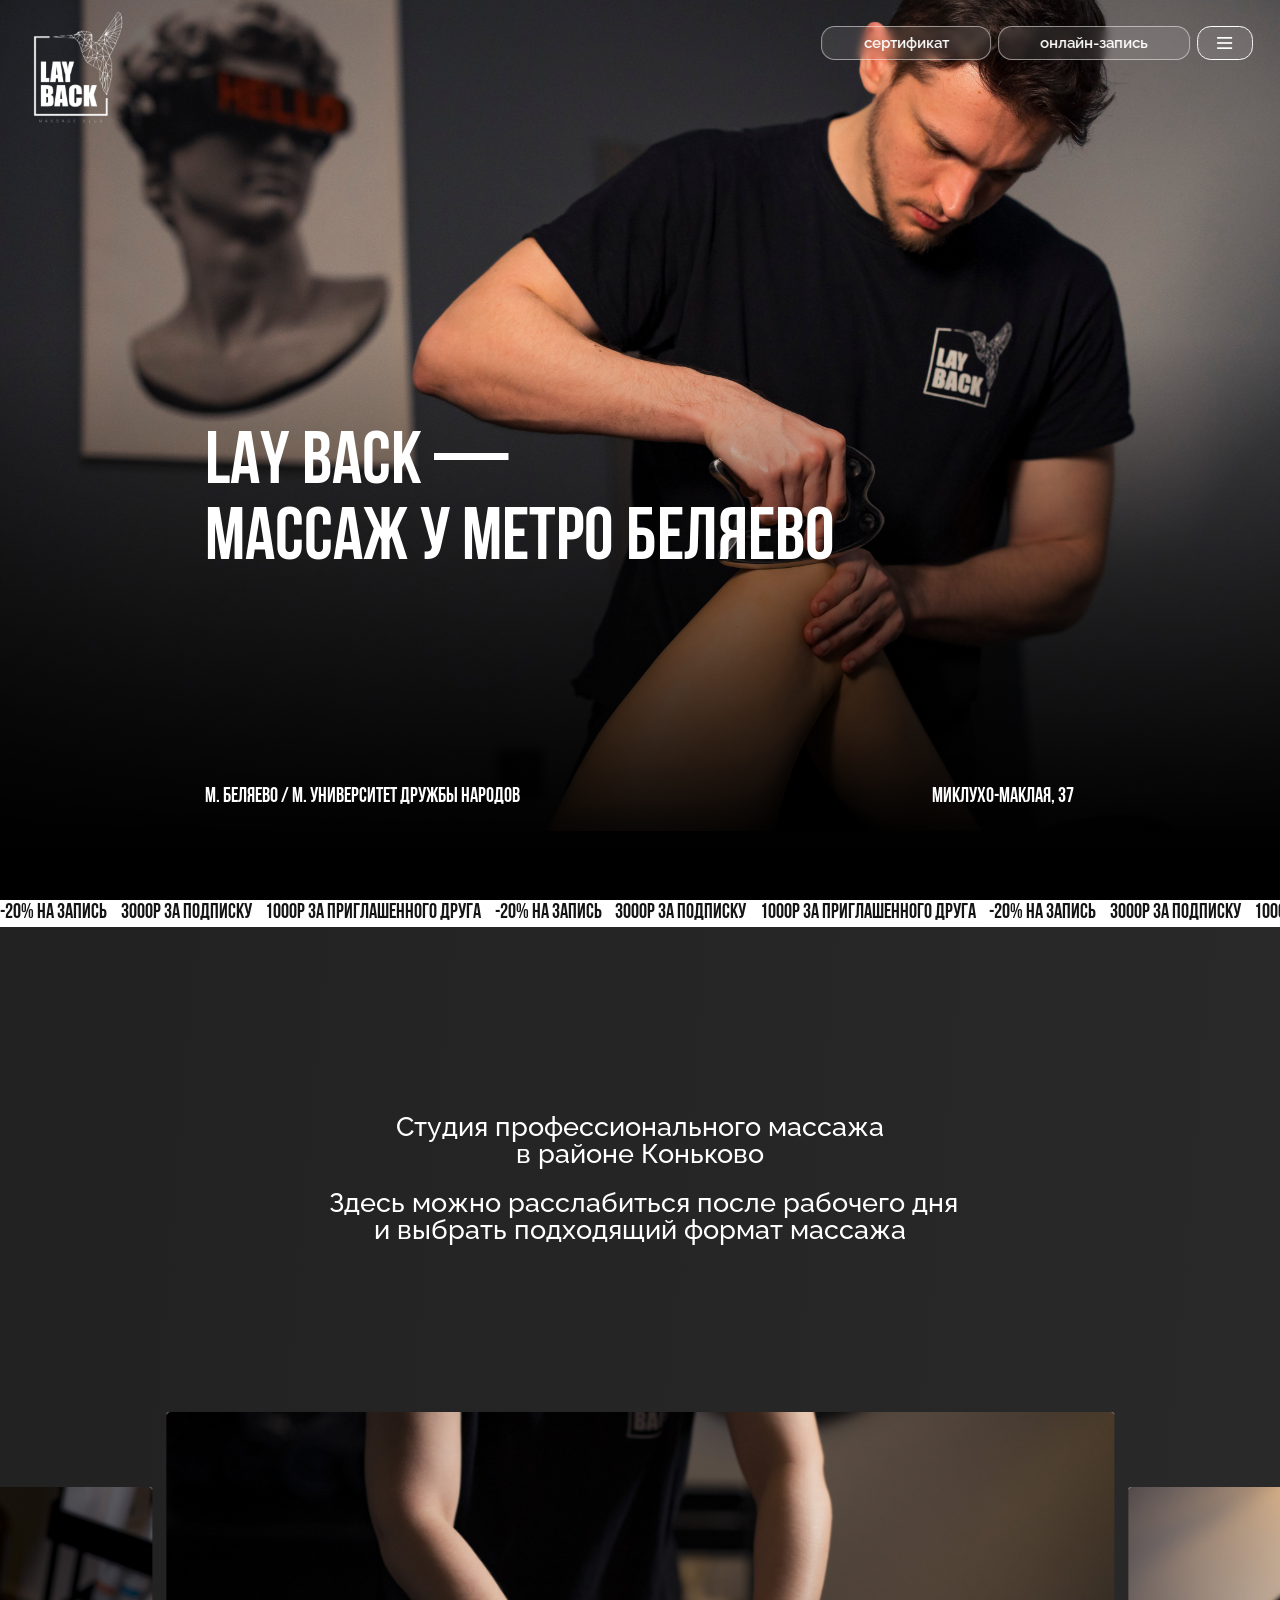
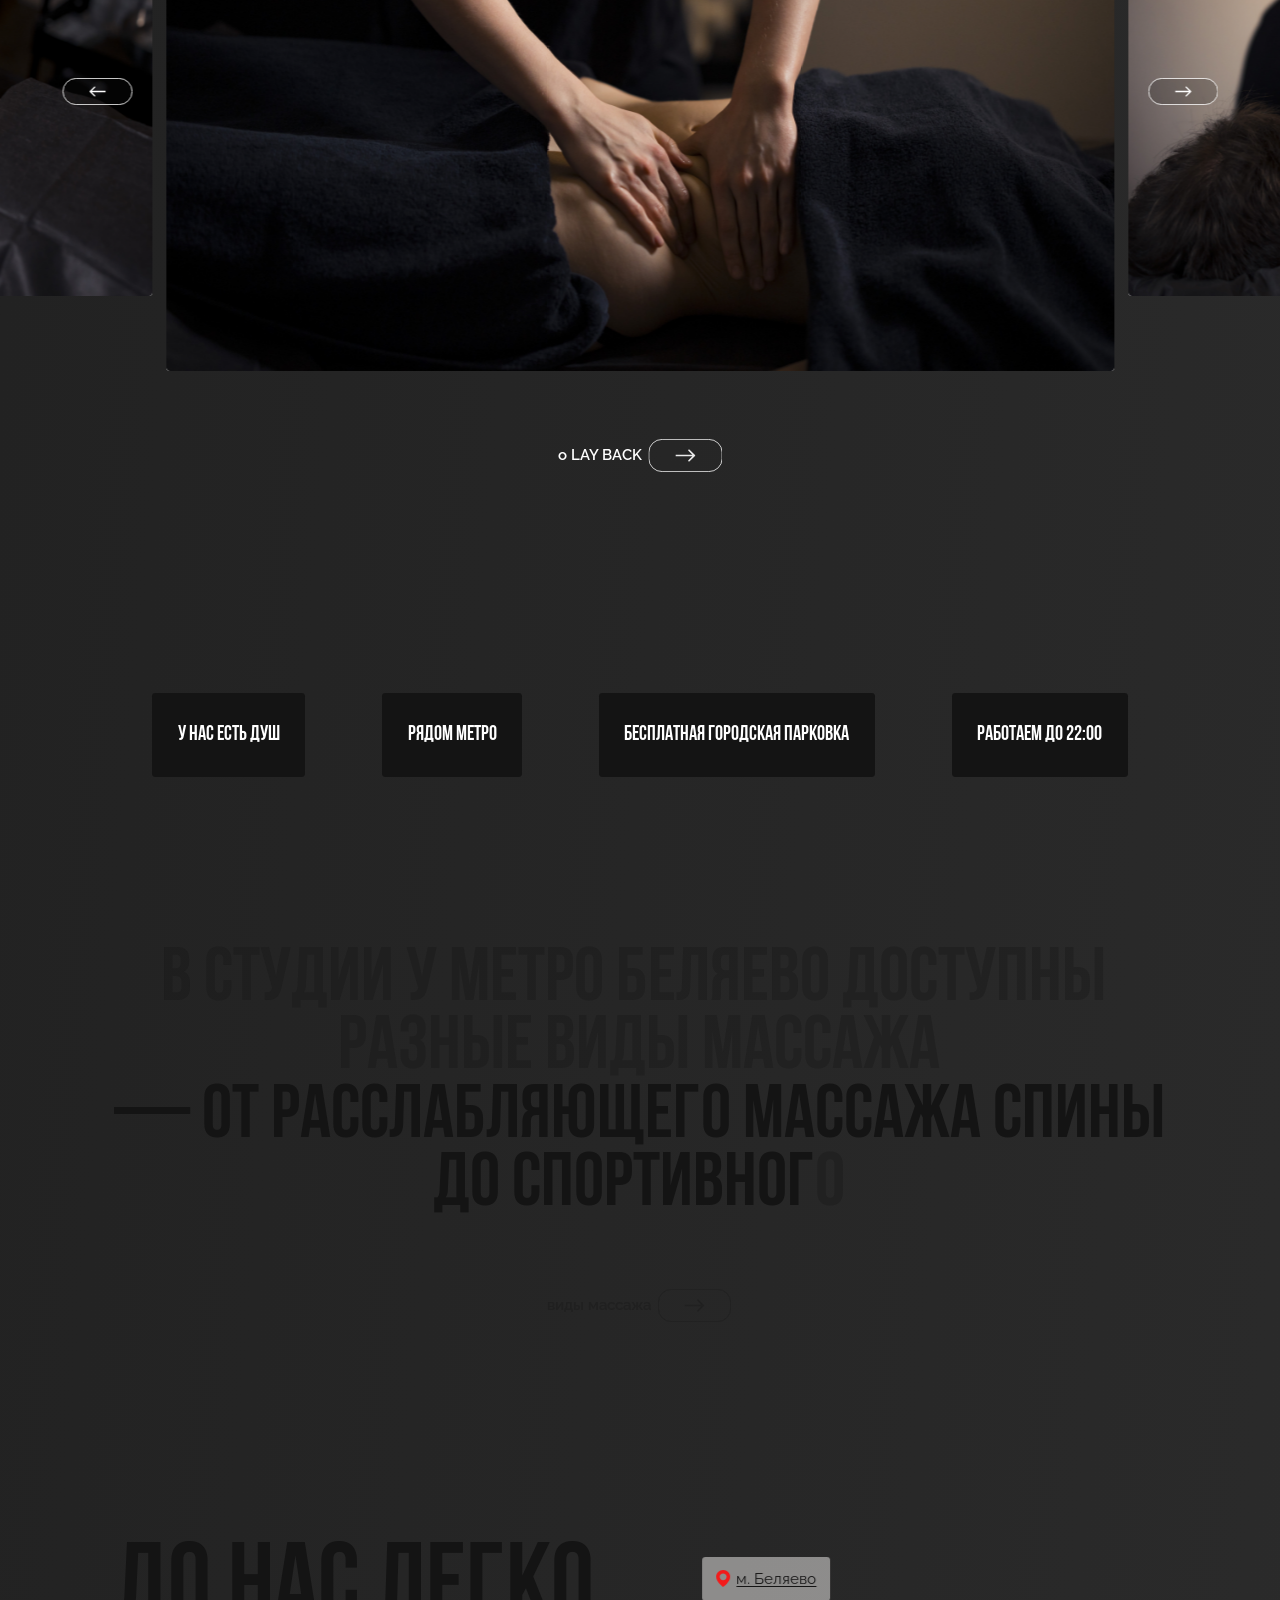
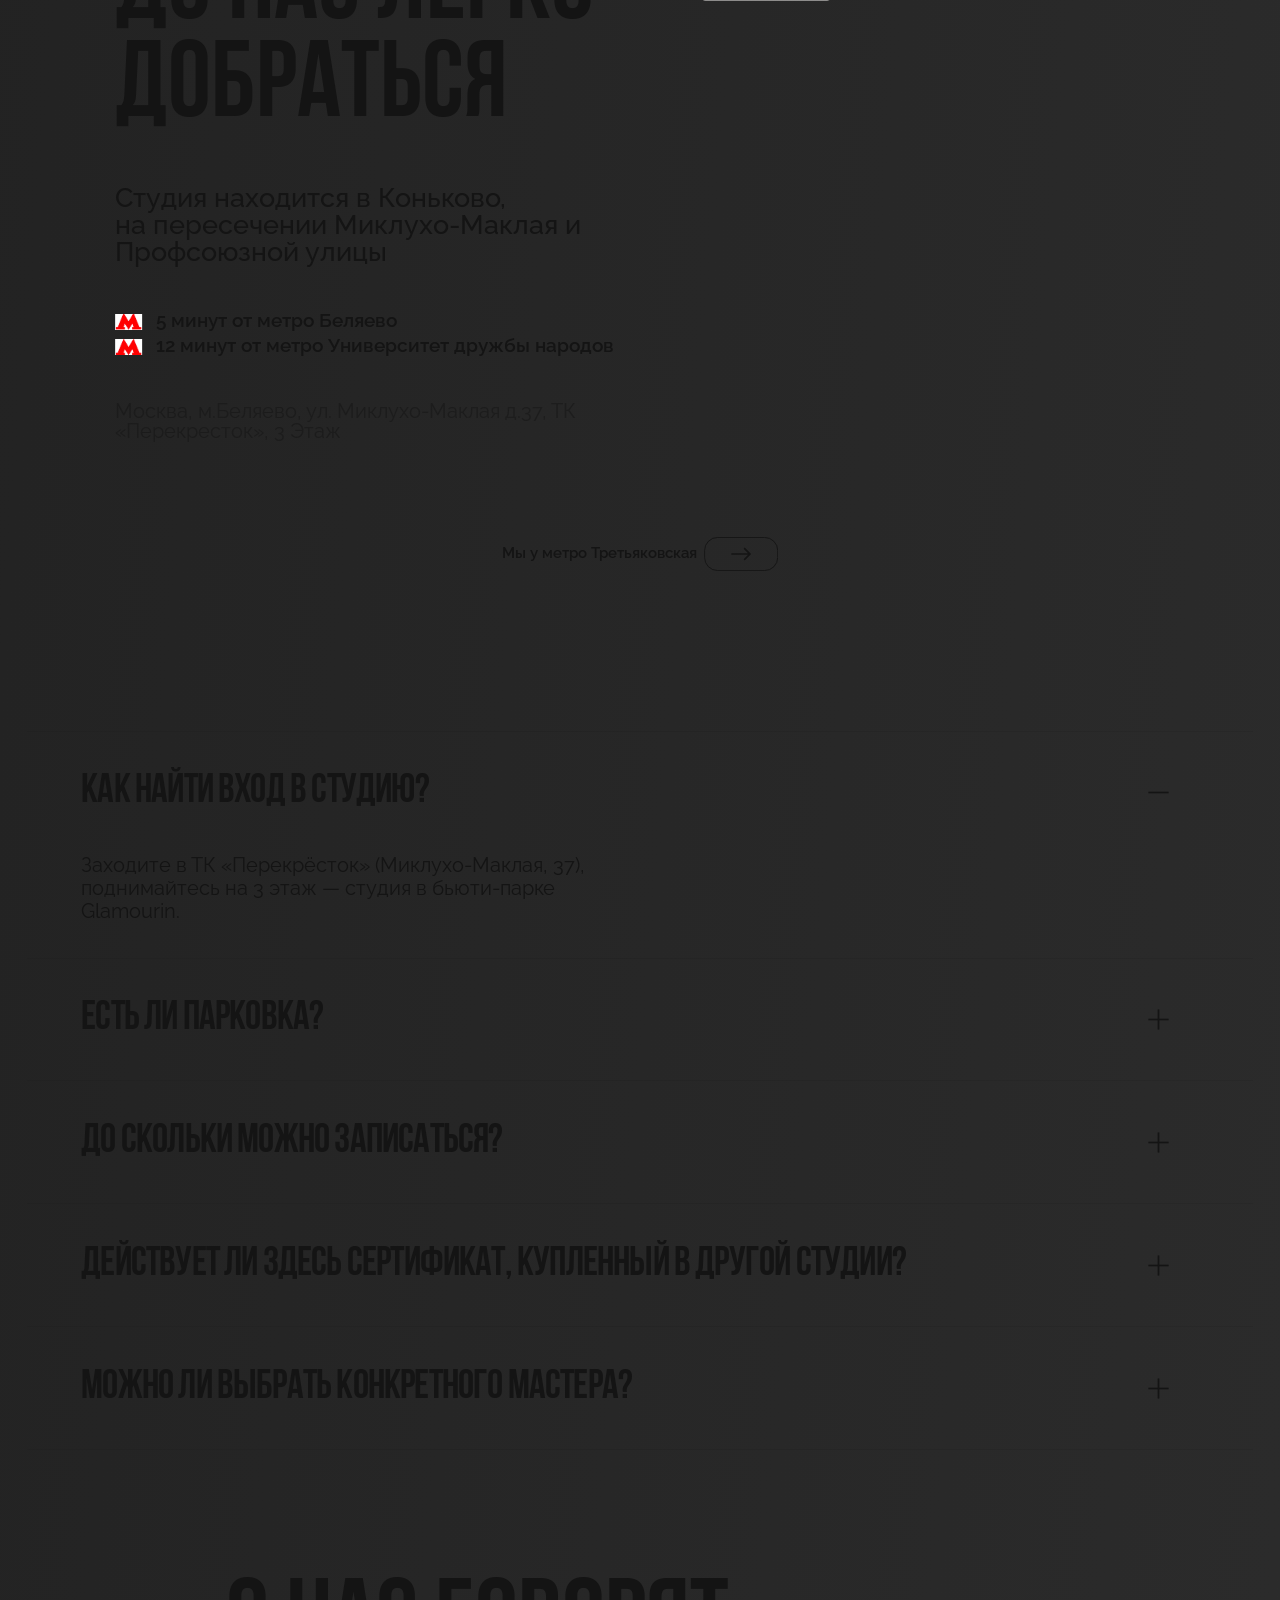
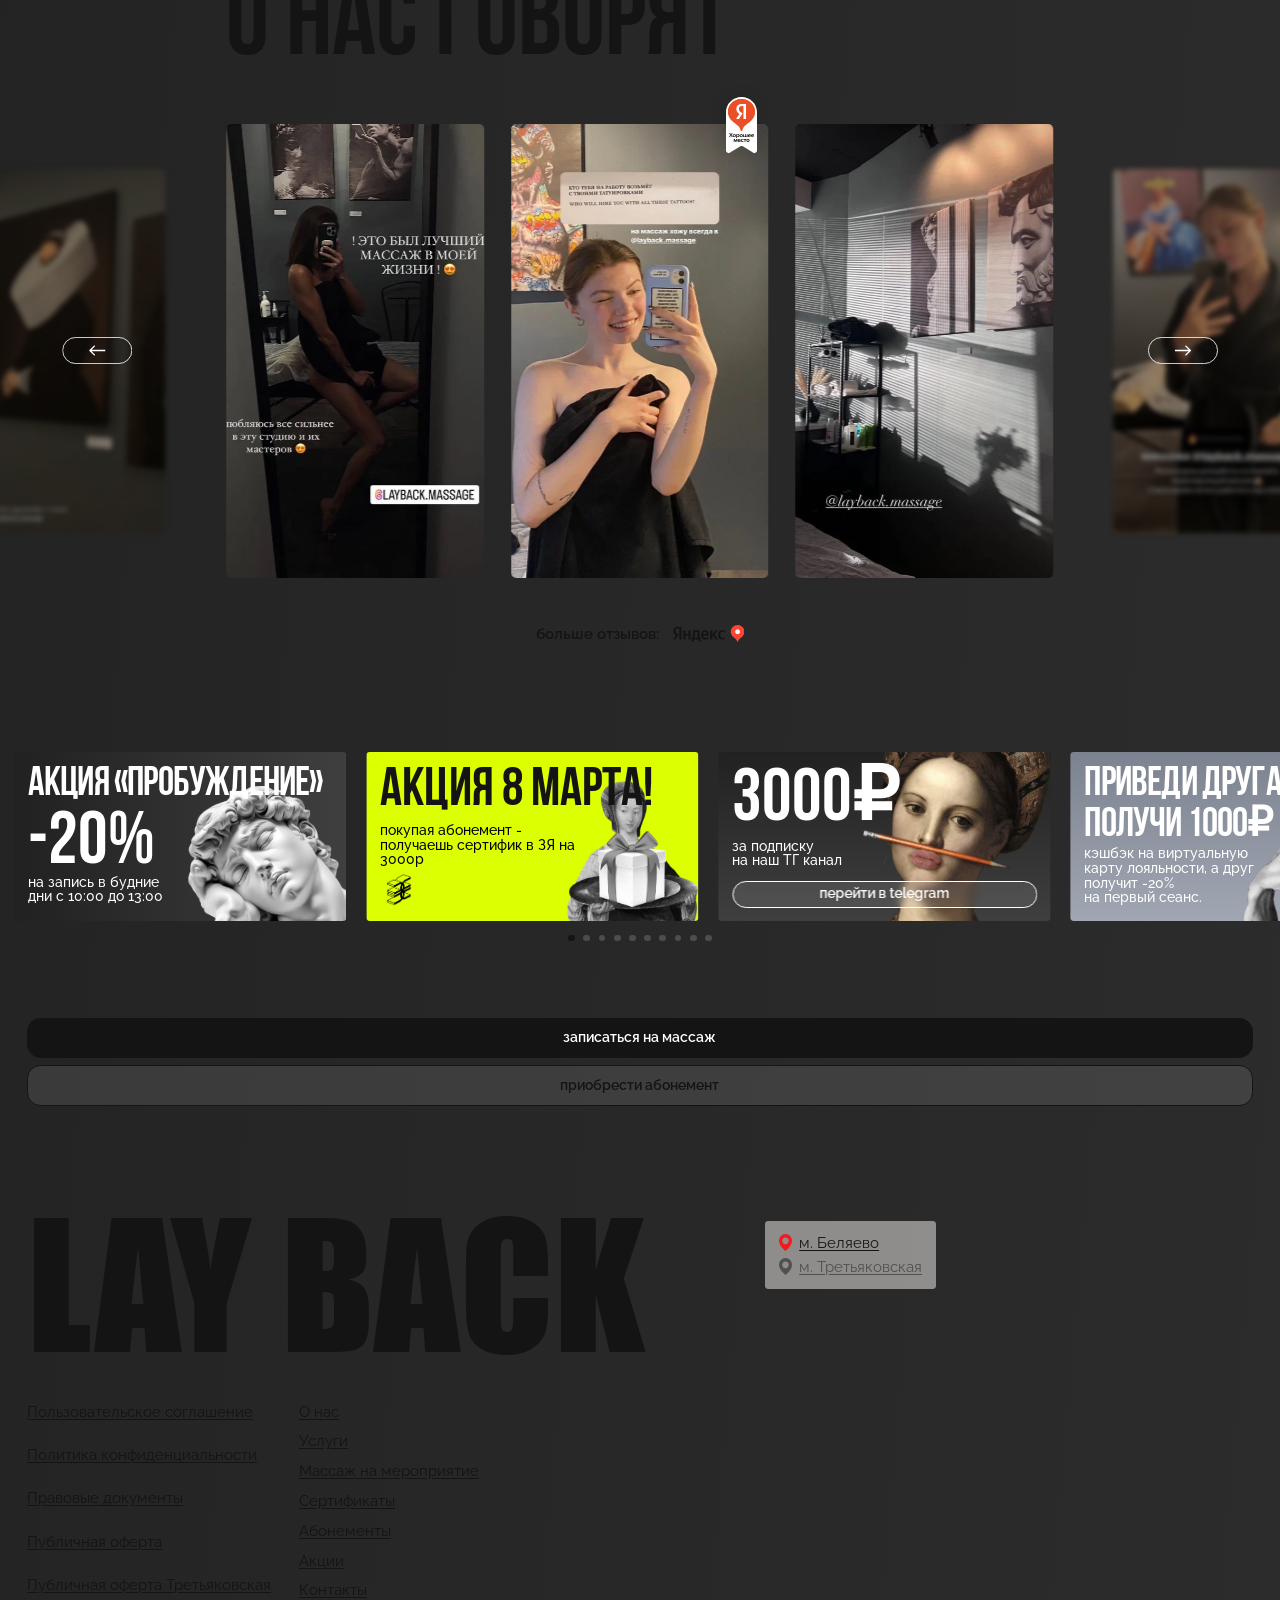
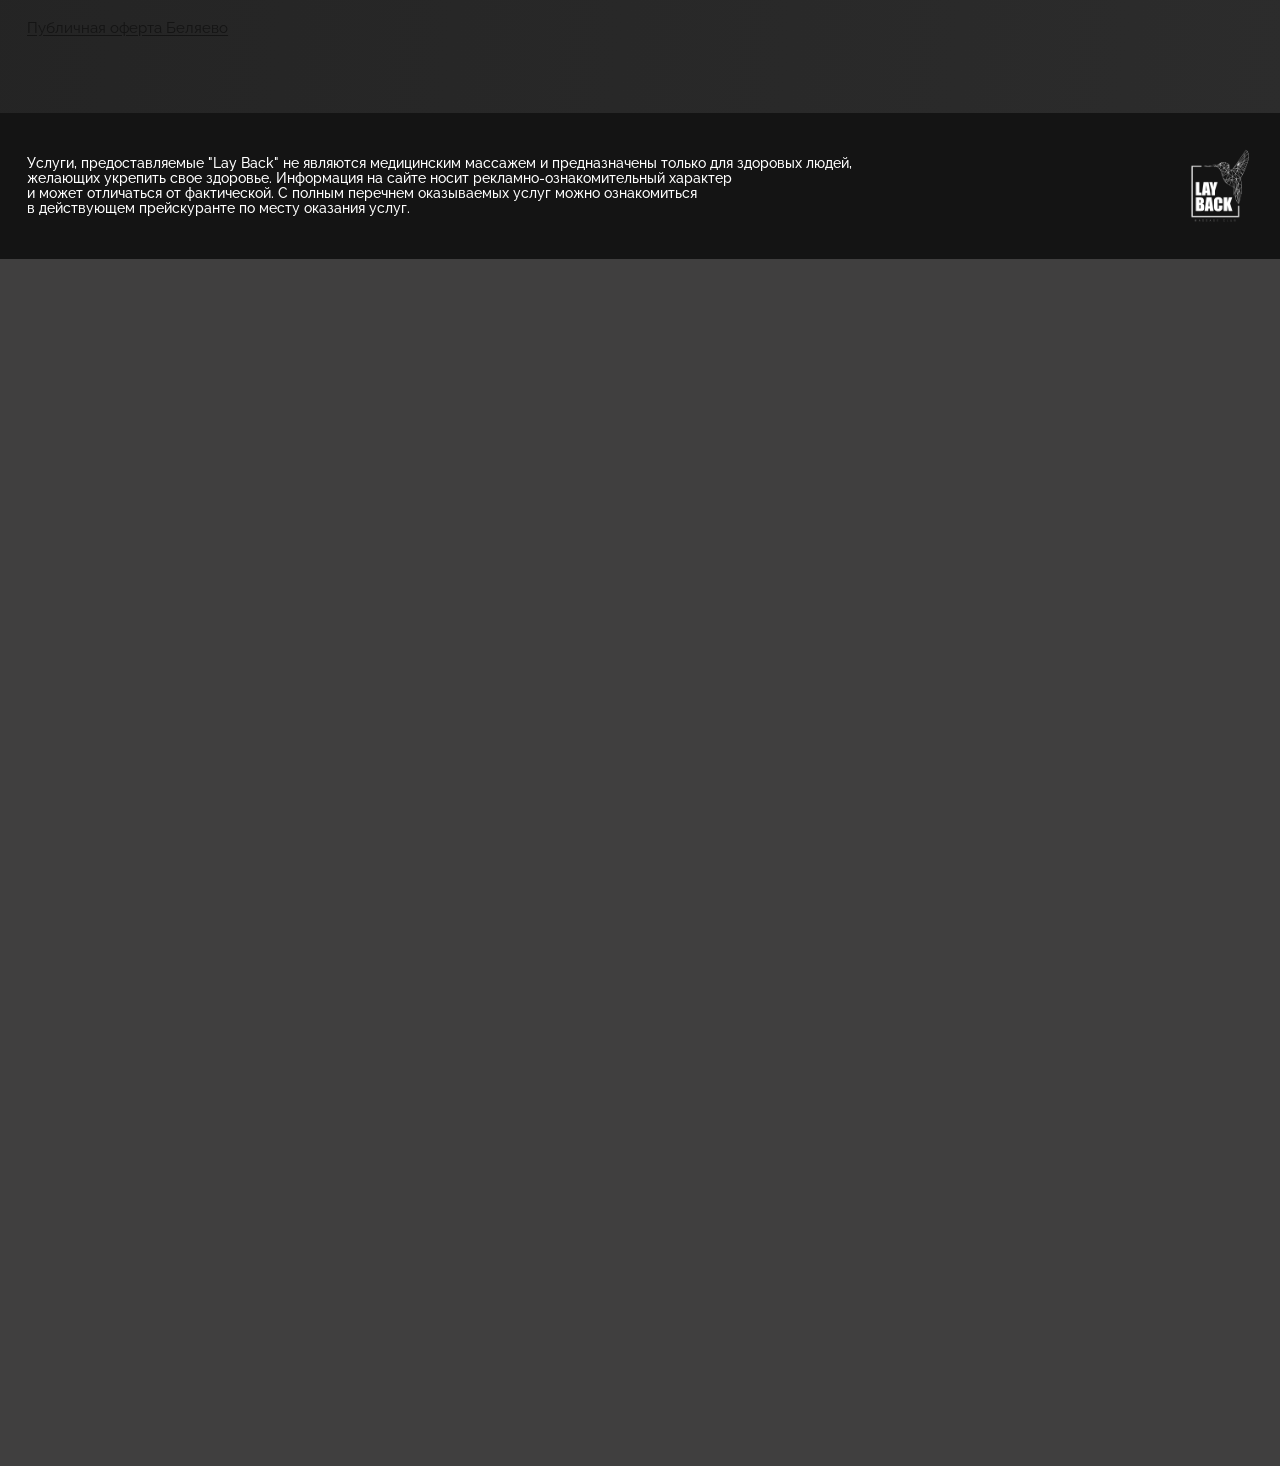
==== belyaevo/index.html @ 20f2757e "Add FAQ accordion for both branches with studio-specific answers. Co-authored-by: Cursor <cursoragen" ====
<!DOCTYPE html>
<html lang="ru">
<head>
  <meta charset="UTF-8">
  <meta name="viewport" content="width=device-width, initial-scale=1">
  <title>LAY BACK — массаж у метро Беляево</title>
  <script>
    (function () {
      var q = location.search;
      var mobile = /\bmobile\b/.test(q) ? true : /\bdesktop\b/.test(q) ? false : window.innerWidth < 768;
      var vp = mobile ? 393 : 1512;
      var hero = mobile ? 852 : 982;
      var z = window.innerWidth / vp;
      var h = ((mobile && window.visualViewport) ? window.visualViewport.height : window.innerHeight) / z;
      document.documentElement.classList.add("is-belyaevo");
      document.documentElement.classList.toggle("is-mobile", mobile);
      document.documentElement.style.zoom = z;
      document.documentElement.style.setProperty("--page-zoom", String(z));
      document.documentElement.style.setProperty("--hero-h", h + "px");
      document.documentElement.style.setProperty("--hero-shift", (h - hero) + "px");
      document.documentElement.style.setProperty("--hero-y", String(h / hero));
    })();
  </script>
  <link rel="stylesheet" href="https://cdn.jsdelivr.net/npm/swiper@11/swiper-bundle.min.css">
  <link rel="stylesheet" href="../css/styles.css?v=14">
  <link rel="stylesheet" href="../css/mobile.css?v=15">
  <link rel="stylesheet" href="../css/belyaevo.css?v=7">
</head>
<body>
  <div class="page">
    <header class="header js-header">
      <a class="header__logo" href="https://lay-back.ru/">
        <img src="../assets/logo.png" alt="LAY BACK">
      </a>
      <div class="header__actions">
        <div class="header__buttons">
          <a class="btn-ghost" href="https://lay-back.ru/sertifikaty/">сертификат</a>
          <a class="btn-ghost" href="https://n87133.yclients.com">онлайн-запись</a>
          <button class="btn-menu" type="button" aria-label="Открыть меню">
            <img src="../assets/menu.svg" alt="">
          </button>
        </div>
      </div>
    </header>

    <div class="hero-stack">
    <section class="hero">
      <div class="hero__bg">
        <img class="hero__bg-desktop" src="../assets/belyaevo/hero.png" alt="">
        <img class="hero__bg-mobile" src="../assets/belyaevo/hero-mobile.png" alt="">
      </div>
      <p class="hero__brand font-bebas">LAY BACK —</p>
      <div class="hero__overlay"></div>
      <div class="hero__titles font-bebas">
        <h1 class="hero__title">МАССАЖ у метро <br class="hero__title-nl">беляево</h1>
        <div class="hero__meta">
          <p>м. Беляево<span class="hero__meta-slash"> / </span><span class="hero__meta-break"></span>м. Университет дружбы народов</p>
          <p>Миклухо-Маклая, 37</p>
        </div>
      </div>
    </section>

    <div class="ticker" aria-hidden="true">
      <div class="ticker__track">
        <div class="ticker__set">
          <span class="ticker__item">-20% на запись</span>
          <span class="ticker__item">3000р за подписку</span>
          <span class="ticker__item">1000р за приглашенного друга</span>
          <span class="ticker__item">-20% на запись</span>
          <span class="ticker__item">3000р за подписку</span>
          <span class="ticker__item">1000р за приглашенного друга</span>
          <span class="ticker__item">-20% на запись</span>
          <span class="ticker__item">3000р за подписку</span>
          <span class="ticker__item">1000р за приглашенного друга</span>
          <span class="ticker__item">-20% на запись</span>
          <span class="ticker__item">3000р за подписку</span>
          <span class="ticker__item">1000р за приглашенного друга</span>
        </div>
        <div class="ticker__set">
          <span class="ticker__item">-20% на запись</span>
          <span class="ticker__item">3000р за подписку</span>
          <span class="ticker__item">1000р за приглашенного друга</span>
          <span class="ticker__item">-20% на запись</span>
          <span class="ticker__item">3000р за подписку</span>
          <span class="ticker__item">1000р за приглашенного друга</span>
          <span class="ticker__item">-20% на запись</span>
          <span class="ticker__item">3000р за подписку</span>
          <span class="ticker__item">1000р за приглашенного друга</span>
          <span class="ticker__item">-20% на запись</span>
          <span class="ticker__item">3000р за подписку</span>
          <span class="ticker__item">1000р за приглашенного друга</span>
        </div>
      </div>
    </div>
    </div>

    <section class="about">
      <div class="about__intro">
        <p>Студия профессионального массажа<br>в районе Коньково</p>
        <p> Здесь можно расслабиться после рабочего дня<br>и выбрать подходящий формат массажа</p>
      </div>
      <div class="gallery">
        <div class="gallery__viewport">
          <div class="gallery__track" id="galleryTrack">
            <div class="gallery__photo" data-photo="0">
              <img class="gallery__img-desktop" src="../assets/belyaevo/d-g01.png" alt="">
              <img class="gallery__img-mobile" src="../assets/belyaevo/m-g01.png" alt="">
            </div>
            <div class="gallery__photo" data-photo="1">
              <img class="gallery__img-desktop" src="../assets/belyaevo/d-g02.png" alt="">
              <img class="gallery__img-mobile" src="../assets/belyaevo/m-g02.png" alt="">
            </div>
            <div class="gallery__photo is-center" data-photo="2">
              <img class="gallery__img-desktop" src="../assets/belyaevo/d-g03.png" alt="">
              <img class="gallery__img-mobile" src="../assets/belyaevo/m-g03.png" alt="">
            </div>
            <div class="gallery__photo" data-photo="3">
              <img class="gallery__img-desktop" src="../assets/belyaevo/d-g04.png" alt="">
              <img class="gallery__img-mobile" src="../assets/belyaevo/m-g04.png" alt="">
            </div>
            <div class="gallery__photo" data-photo="4">
              <img class="gallery__img-desktop" src="../assets/belyaevo/d-g05.png" alt="">
              <img class="gallery__img-mobile" src="../assets/belyaevo/m-g05.png" alt="">
            </div>
          </div>
          <div class="gallery__controls">
            <button class="gallery__arrow gallery__arrow--prev" type="button" aria-label="Назад">
              <img src="../assets/arrow-gallery-l.svg" alt="">
            </button>
            <button class="gallery__arrow gallery__arrow--next" type="button" aria-label="Вперёд">
              <img src="../assets/arrow-gallery-r.svg" alt="">
            </button>
          </div>
        </div>
        <a class="link-arrow" href="https://lay-back.ru/o-nas/">
          <h2 class="link-arrow__text">о LAY BACK</h2>
          <span class="link-arrow__icon">
            <img src="../assets/arrow-text.svg" alt="">
          </span>
        </a>
      </div>
    </section>

    <section class="amenities">
      <div class="amenity"><span class="font-bebas">у нас есть душ</span></div>
      <div class="amenity"><span class="font-bebas">рядом метро</span></div>
      <div class="amenity"><span class="font-bebas">бесплатная городская парковка</span></div>
      <div class="amenity"><span class="font-bebas">работаем до 22:00</span></div>
    </section>

    <section class="services">
      <h2 class="services__title font-bebas">В студии <br class="is-mobile-break">у метро Беляево доступны разные виды массажа<br>— от расслабляющего массажа спины<br>до спортивного</h2>
      <a class="link-arrow" href="https://lay-back.ru/uslugi/">
        <span class="link-arrow__text">виды массажа</span>
        <span class="link-arrow__icon">
          <img src="../assets/arrow-text.svg" alt="">
        </span>
      </a>
    </section>

    <section class="location">
      <div class="location__row">
        <div class="location__address">
          <h2 class="location__title font-bebas">до нас легко добраться</h2>
          <p class="location__lead">Студия находится в Коньково,<br>на пересечении Миклухо-Маклая и Профсоюзной улицы</p>
          <div class="location__metros">
            <div class="location__metro">
              <div class="location__metro-icon">
                <img src="../assets/metro-icon.png" alt="">
              </div>
              <span>5 минут от метро Беляево</span>
            </div>
            <div class="location__metro">
              <div class="location__metro-icon">
                <img src="../assets/metro-icon.png" alt="">
              </div>
              <span>12 минут от метро Университет дружбы народов</span>
            </div>
          </div>
          <p class="location__full">Москва, м.Беляево, ул. Миклухо-Маклая д.37, ТК «Перекресток»,<br class="is-mobile-break"> 3 Этаж</p>
        </div>
        <div class="location__map">
          <div class="location__map-img">
            <iframe class="js-map-frame" title="Карта студии LAY BACK" src="https://yandex.ru/map-widget/v1/?ll=37.5294%2C55.6775&z=16&pt=37.5294,55.6775,pm2rdm&l=map"></iframe>
          </div>
          <div class="map-switcher map-switcher--location">
            <button class="map-switcher__item js-move-map-btn is-active" type="button" data-map="https://yandex.ru/map-widget/v1/?ll=37.5294%2C55.6775&z=16&pt=37.5294,55.6775,pm2rdm&l=map">
              <span class="map-switcher__icon"><img src="../assets/icon-metro.svg" alt=""></span>
              <span class="map-switcher__label">м. Беляево</span>
            </button>
          </div>
        </div>
      </div>
      <a class="link-arrow" href="../">
        <span class="link-arrow__text link-arrow__text--desktop">Мы у метро Третьяковская</span>
        <span class="link-arrow__text link-arrow__text--mobile">Мы у метро<br>Третьяковская</span>
        <span class="link-arrow__icon">
          <img src="../assets/arrow-text.svg" alt="">
        </span>
      </a>
    </section>

    <section class="faq" aria-label="Вопросы и ответы">
      <div class="faq__list js-faq">
        <div class="faq__item is-open">
          <button class="faq__trigger" type="button" aria-expanded="true">
            <span class="faq__question font-bebas">Как найти вход в студию?</span>
            <span class="faq__icon" aria-hidden="true">
              <img class="faq__icon-plus" src="../assets/faq-plus.svg" alt="">
              <img class="faq__icon-minus" src="../assets/faq-minus.svg" alt="">
            </span>
          </button>
          <div class="faq__panel">
            <div class="faq__panel-inner">
              <p class="faq__answer">Заходите в ТК «Перекрёсток» (Миклухо-Маклая, 37), поднимайтесь на 3 этаж — студия в бьюти-парке Glamourin.</p>
            </div>
          </div>
        </div>
        <div class="faq__item">
          <button class="faq__trigger" type="button" aria-expanded="false">
            <span class="faq__question font-bebas">Есть ли парковка?</span>
            <span class="faq__icon" aria-hidden="true">
              <img class="faq__icon-plus" src="../assets/faq-plus.svg" alt="">
              <img class="faq__icon-minus" src="../assets/faq-minus.svg" alt="">
            </span>
          </button>
          <div class="faq__panel">
            <div class="faq__panel-inner">
              <p class="faq__answer">Рядом есть бесплатная городская парковка.</p>
            </div>
          </div>
        </div>
        <div class="faq__item">
          <button class="faq__trigger" type="button" aria-expanded="false">
            <span class="faq__question font-bebas">До скольки можно записаться?</span>
            <span class="faq__icon" aria-hidden="true">
              <img class="faq__icon-plus" src="../assets/faq-plus.svg" alt="">
              <img class="faq__icon-minus" src="../assets/faq-minus.svg" alt="">
            </span>
          </button>
          <div class="faq__panel">
            <div class="faq__panel-inner">
              <p class="faq__answer">Студия работает ежедневно с 10:00 до 22:00. Время последнего сеанса зависит от длительности процедуры — актуальные слоты видны при онлайн-записи.</p>
            </div>
          </div>
        </div>
        <div class="faq__item">
          <button class="faq__trigger" type="button" aria-expanded="false">
            <span class="faq__question font-bebas">Действует ли здесь сертификат, купленный в другой студии?</span>
            <span class="faq__icon" aria-hidden="true">
              <img class="faq__icon-plus" src="../assets/faq-plus.svg" alt="">
              <img class="faq__icon-minus" src="../assets/faq-minus.svg" alt="">
            </span>
          </button>
          <div class="faq__panel">
            <div class="faq__panel-inner">
              <p class="faq__answer">Да, сертификаты Lay Back можно использовать в обеих студиях — на Третьяковской и на Беляево.</p>
            </div>
          </div>
        </div>
        <div class="faq__item">
          <button class="faq__trigger" type="button" aria-expanded="false">
            <span class="faq__question font-bebas">Можно ли выбрать конкретного мастера?</span>
            <span class="faq__icon" aria-hidden="true">
              <img class="faq__icon-plus" src="../assets/faq-plus.svg" alt="">
              <img class="faq__icon-minus" src="../assets/faq-minus.svg" alt="">
            </span>
          </button>
          <div class="faq__panel">
            <div class="faq__panel-inner">
              <p class="faq__answer">Да, при онлайн-записи можно выбрать конкретного мастера или записаться к любому свободному специалисту.</p>
            </div>
          </div>
        </div>
      </div>
    </section>

    <section class="reviews">
      <h2 class="reviews__title font-bebas">о нас <br class="is-mobile-break">говорят</h2>
      <div class="reviews__pin-slot" aria-hidden="true">
        <div class="reviews__pin">
          <img class="reviews__pin-1" src="../assets/yandex-btn-1.svg" alt="">
          <img class="reviews__pin-2" src="../assets/yandex-btn-2.svg" alt="">
          <img class="reviews__pin-3" src="../assets/yandex-btn-3.svg" alt="">
          <img class="reviews__pin-4" src="../assets/yandex-btn-4.svg" alt="">
          <img class="reviews__pin-5" src="../assets/yandex-btn-5.svg" alt="">
        </div>
      </div>
      <div class="reviews__slider js-reviews-slider">
        <div class="reviews__track" id="reviewsTrack">
          <div class="reviews-slide"><img src="../assets/review-p6.png" alt=""></div>
          <div class="reviews-slide"><img src="../assets/review-p5.png" alt=""></div>
          <div class="reviews-slide"><img src="../assets/review-p4.png" alt=""></div>
          <div class="reviews-slide"><img src="../assets/review-a2.png" alt=""></div>
          <div class="reviews-slide is-active"><img src="../assets/review-active.png" alt=""></div>
          <div class="reviews-slide"><img src="../assets/review-a1.png" alt=""></div>
          <div class="reviews-slide"><img src="../assets/review-p3.png" alt=""></div>
          <div class="reviews-slide"><img src="../assets/review-p2.png" alt=""></div>
          <div class="reviews-slide"><img src="../assets/review-p1.png" alt=""></div>
        </div>
        <div class="reviews-slider__nav">
          <button class="reviews__arrow reviews__arrow--prev" type="button" aria-label="Назад">
            <img src="../assets/arrow-reviews-l.svg" alt="">
          </button>
          <button class="reviews__arrow reviews__arrow--next" type="button" aria-label="Вперёд">
            <img src="../assets/arrow-reviews-r.svg" alt="">
          </button>
        </div>
      </div>
      <a class="reviews__more" href="https://yandex.ru/maps">
        <span class="reviews__more-text">больше отзывов:  </span>
        <span class="reviews__more-logo">
          <img src="../assets/yandex-maps-logo.svg" alt="Яндекс">
        </span>
      </a>
    </section>

    <section class="sales">
      <div class="swiper js-offers-slider">
        <div class="swiper-wrapper">
          <article class="swiper-slide sale-card sale-card--wake">
            <div class="sale-card__art"><img src="../assets/sale-art5.png" alt=""></div>
            <div class="sale-card__content">
              <p class="sale-card__title font-bebas">акция «пробуждение»</p>
              <p class="sale-card__discount font-bebas">-20%</p>
              <p class="sale-card__text">на запись в будние дни с 10:00 до 13:00</p>
            </div>
          </article>
          <article class="swiper-slide sale-card sale-card--march">
            <div class="sale-card__art"><img src="../assets/sale-art4.png" alt=""></div>
            <div class="sale-card__content">
              <p class="sale-card__title font-bebas">акция 8 марта!</p>
              <p class="sale-card__text">покупая абонемент - получаешь сертифик в ЗЯ на 3000р</p>
              <div class="sale-card__logo"><img src="../assets/sale-logo-zy.png" alt=""></div>
            </div>
          </article>
          <article class="swiper-slide sale-card sale-card--tg">
            <div class="sale-card__art-wrap">
              <div class="sale-card__art"><img src="../assets/sale-art3.png" alt=""></div>
            </div>
            <div class="sale-card__content">
              <p class="sale-card__title font-bebas">3000₽</p>
              <p class="sale-card__text">за подписку<br>на наш ТГ канал</p>
              <a class="sale-card__btn" href="https://t.me/layback_massage">перейти в telegram</a>
            </div>
          </article>
          <article class="swiper-slide sale-card sale-card--friend">
            <div class="sale-card__art-wrap">
              <div class="sale-card__art"><img src="../assets/sale-art2.png" alt=""></div>
            </div>
            <div class="sale-card__content">
              <p class="sale-card__title font-bebas">Приведи друга - получи 1000₽</p>
              <p class="sale-card__text">кэшбэк на виртуальную карту лояльности, а друг получит -20%<br>на первый сеанс.</p>
            </div>
          </article>
          <article class="swiper-slide sale-card sale-card--pass">
            <div class="sale-card__art-wrap">
              <div class="sale-card__art"><img src="../assets/sale-art1.png" alt=""></div>
            </div>
            <div class="sale-card__content">
              <p class="sale-card__title font-bebas">Выгодные абонементы</p>
              <p class="sale-card__text">по одному абонементу можно ходить на массаж нескольким людям</p>
              <a class="sale-card__btn" href="https://lay-back.ru/abonement/">купить абонемент</a>
            </div>
          </article>
        </div>
        <div class="sales__dots swiper-pagination"></div>
      </div>
    </section>

    <section class="cta">
      <a class="cta__btn cta__btn--dark" href="https://n87133.yclients.com">записаться на массаж</a>
      <a class="cta__btn cta__btn--light" href="https://lay-back.ru/abonement/">приобрести абонемент</a>
    </section>

    <footer class="footer">
      <div class="footer__top">
        <div class="footer__content">
          <a class="footer__brand-text font-impact" href="https://lay-back.ru/">LAY BACK</a>
          <nav class="footer__nav">
            <ul class="footer__col footer__col--docs">
              <li><a href="https://lay-back.ru/polzovatelskoe_soglashenie.pdf">Пользовательское соглашение</a></li>
              <li><a href="https://lay-back.ru/politika3.pdf">Политика конфиденциальности</a></li>
              <li><a href="https://lay-back.ru/pravovye-dokumenty/">Правовые документы</a></li>
              <li><a href="https://lay-back.ru/publichnaya-oferta/">Публичная оферта</a></li>
              <li><a href="https://lay-back.ru/publichnaya-oferta-tretyakovskaya/">Публичная оферта Третьяковская</a></li>
              <li><a href="https://lay-back.ru/publichnaya-oferta-belyaevo/">Публичная оферта Беляево</a></li>
            </ul>
            <ul class="footer__col footer__col--menu">
              <li><a href="https://lay-back.ru/o-nas/">О нас</a></li>
              <li><a href="https://lay-back.ru/uslugi/">Услуги</a></li>
              <li><a href="https://lay-back.ru/massazh-na-meropriyatie/">Массаж на мероприятие</a></li>
              <li><a href="https://lay-back.ru/sertifikaty/">Сертификаты</a></li>
              <li><a href="https://lay-back.ru/abonement/">Абонементы</a></li>
              <li><a href="https://lay-back.ru/aktsii/">Акции</a></li>
              <li><a href="https://lay-back.ru/kontakty/">Контакты</a></li>
            </ul>
          </nav>
        </div>
        <div class="footer__map">
          <iframe class="js-map-frame" title="Карта студии LAY BACK" src="https://yandex.ru/map-widget/v1/?ll=37.5294%2C55.6775&z=16&pt=37.5294,55.6775,pm2rdm&l=map"></iframe>
          <div class="map-switcher map-switcher--footer">
            <button class="map-switcher__item js-move-map-btn is-active" type="button" data-map="https://yandex.ru/map-widget/v1/?ll=37.5294%2C55.6775&z=16&pt=37.5294,55.6775,pm2rdm&l=map">
              <span class="map-switcher__icon"><img src="../assets/icon-metro.svg" alt=""></span>
              <span class="map-switcher__label">м. Беляево</span>
            </button>
            <button class="map-switcher__item js-move-map-btn" type="button" data-map="https://yandex.ru/map-widget/v1/?ll=37.6244%2C55.7416&z=16&pt=37.6244,55.7416,pm2rdm&l=map">
              <span class="map-switcher__icon"><img src="../assets/icon-metro-inactive.svg" alt=""></span>
              <span class="map-switcher__label">м. Третьяковская</span>
            </button>
          </div>
        </div>
      </div>
      <div class="footer__legal">
        <p class="footer__legal-text">Услуги, предоставляемые "Lay Back" не являются медицинским массажем и предназначены только для здоровых людей,<br>желающих укрепить свое здоровье. Информация на сайте носит рекламно-ознакомительный характер<br>и может отличаться от фактической. С полным перечнем оказываемых услуг можно ознакомиться<br>в действующем прейскуранте по месту оказания услуг.</p>
        <a class="footer__legal-logo" href="https://lay-back.ru/">
          <img src="../assets/logo.png" alt="LAY BACK">
        </a>
      </div>
    </footer>
  </div>
  <div class="hero__cta">
    <a class="hero__cta-btn hero__cta-btn--solid" href="https://n87133.yclients.com">онлайн-запись</a>
    <a class="hero__cta-btn hero__cta-btn--ghost" href="https://lay-back.ru/sertifikaty/">сертификат</a>
  </div>
  <script src="https://cdn.jsdelivr.net/npm/swiper@11/swiper-bundle.min.js"></script>
  <script src="../js/main.js?v=11"></script>
</body>
</html>
---- css/styles.css ----
@font-face {
  font-family: "Impact";
  src: url("../Impact.ttf") format("truetype");
  font-weight: 400;
  font-style: normal;
  font-display: swap;
}

@font-face {
  font-family: "Bebas Neue";
  src: url("../BebasNeue-Thin.ttf") format("truetype");
  font-weight: 100;
  font-style: normal;
  font-display: swap;
}

@font-face {
  font-family: "Bebas Neue";
  src: url("../BebasNeue-Light.ttf") format("truetype");
  font-weight: 300;
  font-style: normal;
  font-display: swap;
}

@font-face {
  font-family: "Bebas Neue";
  src: url("../BebasNeue-Book.ttf") format("truetype");
  font-weight: 350;
  font-style: normal;
  font-display: swap;
}

@font-face {
  font-family: "Bebas Neue";
  src: url("../BebasNeue-Regular.ttf") format("truetype");
  font-weight: 400;
  font-style: normal;
  font-display: swap;
}

@font-face {
  font-family: "Bebas Neue";
  src: url("../BebasNeue-Bold.ttf") format("truetype");
  font-weight: 700;
  font-style: normal;
  font-display: swap;
}

@font-face {
  font-family: "Raleway";
  src: url("../Raleway-Thin.ttf") format("truetype");
  font-weight: 100;
  font-style: normal;
  font-display: swap;
}

@font-face {
  font-family: "Raleway";
  src: url("../Raleway-ThinItalic.ttf") format("truetype");
  font-weight: 100;
  font-style: italic;
  font-display: swap;
}

@font-face {
  font-family: "Raleway";
  src: url("../Raleway-ExtraLight.ttf") format("truetype");
  font-weight: 200;
  font-style: normal;
  font-display: swap;
}

@font-face {
  font-family: "Raleway";
  src: url("../Raleway-ExtraLightItalic.ttf") format("truetype");
  font-weight: 200;
  font-style: italic;
  font-display: swap;
}

@font-face {
  font-family: "Raleway";
  src: url("../Raleway-Light.ttf") format("truetype");
  font-weight: 300;
  font-style: normal;
  font-display: swap;
}

@font-face {
  font-family: "Raleway";
  src: url("../Raleway-LightItalic.ttf") format("truetype");
  font-weight: 300;
  font-style: italic;
  font-display: swap;
}

@font-face {
  font-family: "Raleway";
  src: url("../Raleway-Regular.ttf") format("truetype");
  font-weight: 400;
  font-style: normal;
  font-display: swap;
}

@font-face {
  font-family: "Raleway";
  src: url("../Raleway-Italic.ttf") format("truetype");
  font-weight: 400;
  font-style: italic;
  font-display: swap;
}

@font-face {
  font-family: "Raleway";
  src: url("../Raleway-Medium.ttf") format("truetype");
  font-weight: 500;
  font-style: normal;
  font-display: swap;
}

@font-face {
  font-family: "Raleway";
  src: url("../Raleway-MediumItalic.ttf") format("truetype");
  font-weight: 500;
  font-style: italic;
  font-display: swap;
}

@font-face {
  font-family: "Raleway";
  src: url("../Raleway-SemiBold.ttf") format("truetype");
  font-weight: 600;
  font-style: normal;
  font-display: swap;
}

@font-face {
  font-family: "Raleway";
  src: url("../Raleway-SemiBoldItalic.ttf") format("truetype");
  font-weight: 600;
  font-style: italic;
  font-display: swap;
}

@font-face {
  font-family: "Raleway";
  src: url("../Raleway-Bold.ttf") format("truetype");
  font-weight: 700;
  font-style: normal;
  font-display: swap;
}

@font-face {
  font-family: "Raleway";
  src: url("../Raleway-BoldItalic.ttf") format("truetype");
  font-weight: 700;
  font-style: italic;
  font-display: swap;
}

@font-face {
  font-family: "Raleway";
  src: url("../Raleway-ExtraBold.ttf") format("truetype");
  font-weight: 800;
  font-style: normal;
  font-display: swap;
}

@font-face {
  font-family: "Raleway";
  src: url("../Raleway-ExtraBoldItalic.ttf") format("truetype");
  font-weight: 800;
  font-style: italic;
  font-display: swap;
}

@font-face {
  font-family: "Raleway";
  src: url("../Raleway-Black.ttf") format("truetype");
  font-weight: 900;
  font-style: normal;
  font-display: swap;
}

@font-face {
  font-family: "Raleway";
  src: url("../Raleway-BlackItalic.ttf") format("truetype");
  font-weight: 900;
  font-style: italic;
  font-display: swap;
}

*,
*::before,
*::after {
  box-sizing: border-box;
  margin: 0;
  padding: 0;
}

@property --page-from {
  syntax: "<color>";
  inherits: true;
  initial-value: #212121;
}

@property --page-mid {
  syntax: "<color>";
  inherits: true;
  initial-value: #2c2c2c;
}

@property --page-to {
  syntax: "<color>";
  inherits: true;
  initial-value: #403f3f;
}

html,
body {
  background-color: var(--page-to);
  background-image: linear-gradient(var(--page-angle, 270deg), var(--page-from), var(--page-mid), var(--page-to));
  background-size: var(--page-size, 160% 160%);
  background-position: var(--page-pos, 20% 0%);
  background-repeat: no-repeat;
  color: #141414;
  font-family: "Raleway", sans-serif;
  font-weight: 400;
  overflow-x: hidden;
}

html.is-light,
body.is-light {
  --page-from: #fff;
  --page-mid: #fff;
  --page-to: #fff;
  --page-size: 100% 100%;
  --page-pos: 0 0;
  transition: --page-from 0.7s ease, --page-mid 0.7s ease, --page-to 0.7s ease, background-color 0.7s ease;
}

:root {
  --hero-h: 982px;
  --hero-shift: 0px;
  --hero-y: 1;
  --ticker-h: 32px;
  --page-from: #212121;
  --page-mid: #2c2c2c;
  --page-to: #403f3f;
  --page-angle: 95deg;
  --page-size: 200% 200%;
  --page-pos: 0% 0%;
}

img {
  display: block;
  max-width: none;
}

a {
  color: inherit;
  text-decoration: none;
}

button {
  border: 0;
  background: none;
  padding: 0;
  cursor: pointer;
  font: inherit;
  color: inherit;
}

.page {
  position: relative;
  width: 1512px;
  height: calc(7753px + var(--hero-shift) + var(--ticker-h));
  margin: 0 auto;
  overflow-x: hidden;
  overflow-y: visible;
  background: transparent;
}

.font-bebas {
  font-family: "Bebas Neue", sans-serif;
  font-weight: 700;
  font-style: normal;
}

.font-impact {
  font-family: "Impact", Haettenschweiler, "Arial Narrow Bold", sans-serif;
  font-weight: 400;
  font-style: normal;
}

/* ===== Header ===== */
.header {
  position: fixed;
  z-index: 100;
  top: 8px;
  left: 50%;
  width: 1448px;
  overflow: visible;
  display: flex;
  align-items: flex-start;
  justify-content: space-between;
  transform: translateX(-50%);
  transition: transform 0.35s ease;
  pointer-events: none;
}

.header.is-hidden {
  transform: translate(-50%, calc(-100% - 24px));
}

.header a,
.header button {
  pointer-events: auto;
}

.header__logo {
  width: 120.173px;
  height: 142.705px;
  flex-shrink: 0;
}

.header__logo img {
  width: 100%;
  height: 100%;
  object-fit: cover;
  transition: filter 0.2s, opacity 0.2s;
}

.header__logo:hover img {
  opacity: 0.8;
}

.header__actions {
  flex-shrink: 0;
  padding-top: 23px;
}

.header__buttons {
  display: flex;
  align-items: center;
  gap: 8px;
  width: 510px;
  overflow: visible;
}

.btn-ghost,
.btn-menu {
  display: flex;
  align-items: center;
  justify-content: center;
  flex-shrink: 0;
  height: 40px;
  border-radius: 16px;
  background: rgba(255, 253, 252, 0.1);
  backdrop-filter: blur(5px);
  -webkit-backdrop-filter: blur(5px);
  font-family: "Raleway", sans-serif;
  font-weight: 600;
  font-size: 18px;
  line-height: 1;
  white-space: nowrap;
  color: #fff;
  border: 1px solid rgba(255, 253, 252, 0.5);
  transition: background-color 0.2s, color 0.2s, border-color 0.2s;
}

.btn-ghost {
  width: 201px;
  padding: 0 16px;
}

.header__buttons .btn-ghost:nth-child(2) {
  width: 227px;
}

.btn-menu {
  width: 66px;
  padding: 0;
  border-color: #fff;
}

.btn-menu img {
  width: 18px;
  height: 14px;
  transition: filter 0.2s;
}

.btn-ghost:hover {
  background-color: #141414;
  border-color: #141414;
  color: #fff;
}

.btn-menu:hover {
  background-color: #fff;
  border-color: #fff;
}

.btn-menu:hover img {
  filter: brightness(0);
}

.header.is-dark .header__logo img,
.header.is-dark .btn-menu img {
  filter: brightness(0);
}

.header.is-dark .btn-ghost,
.header.is-dark .btn-menu {
  color: #141414;
  border-color: #141414;
}

.header.is-dark .btn-ghost:hover {
  background-color: #141414;
  color: #fff;
}

.header.is-dark .btn-menu:hover {
  background-color: #141414;
  border-color: #141414;
}

.header.is-dark .btn-menu:hover img {
  filter: none;
}

/* ===== Hero ===== */
.hero-stack {
  position: absolute;
  top: 0;
  left: 0;
  z-index: 0;
  width: 1512px;
  height: calc(var(--hero-h) + var(--ticker-h));
}

.hero {
  position: absolute;
  top: 0;
  left: 0;
  z-index: 0;
  width: 1512px;
  height: var(--hero-h);
  overflow: hidden;
  display: flex;
  flex-direction: column;
  align-items: center;
  padding-top: 0;
}

.hero__bg {
  position: absolute;
  inset: 0;
  background: #101010;
}

.hero__bg img {
  position: absolute;
  top: 0;
  left: 0;
  width: 1512px;
  height: 982px;
  object-fit: cover;
  object-position: top center;
}

.hero__bg-mobile {
  display: none;
}

.hero__brand {
  position: absolute;
  top: 408px;
  left: 242px;
  z-index: 0;
  color: #fff;
  font-size: 88px;
  line-height: 1;
  white-space: nowrap;
  transform: translate3d(0, var(--hero-text-y, 0px), 0);
  will-change: transform;
}

.hero__dash-spacer {
  visibility: hidden;
}

.hero__knockout {
  position: absolute;
  z-index: 0;
  left: 550px;
  top: 299px;
  width: 116px;
  height: 309px;
  overflow: hidden;
}

.hero__knockout img {
  width: 100%;
  height: 100%;
  object-fit: cover;
  object-position: top center;
}

.hero__overlay {
  position: absolute;
  z-index: 1;
  left: 0;
  right: 0;
  top: 397px;
  bottom: 0;
  width: 1512px;
  height: auto;
  pointer-events: none;
  background: linear-gradient(to top, #000 8.166%, rgba(0, 0, 0, 0));
}

.hero__titles {
  position: absolute;
  z-index: 2;
  left: 242px;
  top: 504px;
  bottom: 48px;
  width: 1027px;
  display: flex;
  flex-direction: column;
  justify-content: space-between;
  gap: 0;
  color: #fff;
  transform: translate3d(0, var(--hero-text-y, 0px), 0);
  will-change: transform;
}

.hero__title {
  margin: 0;
  font-size: 88px;
  font-weight: 700;
  line-height: 1;
  white-space: pre;
}

.hero__meta-slash {
  white-space: pre;
}

.hero__meta-break {
  display: none;
}

.hero__cta {
  display: none;
}

.is-mobile-only {
  display: none !important;
}

.is-mobile-break {
  display: none;
}

.hero__meta {
  display: flex;
  align-items: center;
  justify-content: space-between;
  width: 100%;
  font-size: 24px;
  line-height: 1;
  white-space: nowrap;
}

@keyframes ticker-move {
  from { transform: translateX(0); }
  to { transform: translateX(-50%); }
}

.ticker {
  position: absolute;
  z-index: 3;
  top: var(--hero-h);
  left: 0;
  width: 1512px;
  height: var(--ticker-h);
  overflow: hidden;
  background: #fff;
  display: flex;
  align-items: center;
}

.ticker__track {
  display: flex;
  width: max-content;
  animation: ticker-move 40s linear infinite;
}

.ticker:hover .ticker__track {
  animation-play-state: paused;
}

.ticker__set {
  display: flex;
  flex-shrink: 0;
  gap: 16px;
  padding-right: 16px;
}

.ticker__item {
  font-family: "Bebas Neue", sans-serif;
  font-weight: 700;
  font-size: 24px;
  line-height: 1;
  color: #141414;
  white-space: nowrap;
}

/* ===== About + Gallery ===== */
.about {
  position: absolute;
  top: calc(var(--hero-h) + var(--ticker-h));
  left: 50%;
  transform: translateX(-50%) translate3d(0, var(--rise, 0px), 0);
  width: 4464px;
  padding: 220px 0 200px;
  display: flex;
  flex-direction: column;
  align-items: center;
  gap: 200px;
}

.about__intro {
  width: 964px;
  display: flex;
  flex-direction: column;
  align-items: flex-start;
  gap: 25px;
  text-align: center;
  font-family: "Raleway", sans-serif;
  font-weight: 500;
  font-size: 32px;
  line-height: 1;
  color: #fff;
}

.about__intro p {
  width: 100%;
  white-space: pre-wrap;
}

.about .link-arrow__text {
  color: #fff;
  transition: color 0.7s ease;
}

.about .link-arrow__icon img {
  filter: invert(1);
  transition: filter 0.7s ease;
}

.about .link-arrow:hover .link-arrow__icon {
  background: #fff;
}

.about .link-arrow:hover .link-arrow__icon img {
  filter: none;
}

html.is-light .about .link-arrow__text {
  color: #141414;
}

html.is-light .about .link-arrow__icon img {
  filter: none;
}

html.is-light .about .link-arrow:hover .link-arrow__icon {
  background: #141414;
}

html.is-light .about .link-arrow:hover .link-arrow__icon img {
  filter: invert(1);
}

.gallery {
  width: 1512px;
  display: flex;
  flex-direction: column;
  align-items: center;
  gap: 80px;
}

.gallery__viewport {
  position: relative;
  width: 1512px;
  height: 660px;
  overflow: visible;
}

.gallery__track {
  position: absolute;
  top: 0;
  left: 0;
  display: flex;
  align-items: center;
  gap: 16px;
  height: 660px;
  will-change: transform;
  transform: translateX(-1476px);
  transition: transform 0.6s;
}

.gallery__track.is-snapping,
.gallery__track.is-snapping .gallery__photo {
  transition: none;
}

.gallery__photo {
  position: relative;
  flex-shrink: 0;
  overflow: hidden;
  width: 820px;
  height: 483px;
  border-radius: 4px;
  transition: width 0.6s, height 0.6s;
}

.gallery__photo img {
  position: absolute;
  inset: 0;
  width: 100%;
  height: 100%;
  object-fit: cover;
}

.gallery__photo.is-center {
  width: 1120px;
  height: 660px;
}

.gallery__photo--05 img {
  object-position: bottom;
}

.gallery__img-mobile {
  display: none;
}

.gallery__controls {
  position: absolute;
  top: 314px;
  left: 50%;
  width: 1366px;
  height: 32px;
  z-index: 3;
  transform: translateX(-50%);
  pointer-events: none;
}

.gallery__arrow {
  position: absolute;
  top: 0;
  width: 83px;
  height: 32px;
  pointer-events: auto;
  transition: opacity 0.2s, filter 0.2s;
}

.gallery__arrow:hover {
  background: #fff;
  border-radius: 16px;
}

.gallery__arrow:hover img {
  filter: invert(1);
}

.gallery__arrow img,
.reviews__arrow img {
  width: 83px;
  height: 32px;
  object-fit: contain;
}

.gallery__arrow--prev {
  left: 0;
  transform: scaleX(-1);
  transform-origin: center center;
}

.gallery__arrow--next {
  right: 0;
  left: auto;
}

.link-arrow {
  display: flex;
  align-items: center;
  gap: 8px;
  transition: opacity 0.2s;
}

.link-arrow:hover .link-arrow__icon {
  background: #141414;
  border-radius: 16px;
}

.link-arrow:hover .link-arrow__icon img {
  filter: invert(1);
}

.link-arrow__text {
  margin: 0;
  font-family: "Raleway", sans-serif;
  font-weight: 600;
  font-size: 18px;
  line-height: 1;
  color: #141414;
  white-space: nowrap;
}

.link-arrow__icon {
  width: 87px;
  height: 40px;
  flex-shrink: 0;
}

.link-arrow__icon img {
  width: 87px;
  height: 40px;
}

/* ===== Amenities ===== */
.amenities {
  position: absolute;
  top: calc(2595px + var(--hero-shift) + var(--ticker-h));
  left: 50%;
  transform: translateX(-50%) translate3d(0, var(--rise, 0px), 0);
  width: 1512px;
  padding: 0 180px 200px;
  display: flex;
  align-items: center;
  justify-content: space-between;
}

.amenity {
  display: flex;
  align-items: center;
  justify-content: center;
  height: 100px;
  padding: 20px 30px;
  background: #141414;
  border-radius: 4px;
  flex-shrink: 0;
}

.amenity span {
  color: #fff;
  font-size: 24px;
  line-height: 1;
  text-align: center;
  white-space: nowrap;
}

/* ===== Services ===== */
.services {
  position: absolute;
  top: calc(2895px + var(--hero-shift) + var(--ticker-h));
  left: -1px;
  width: 1512px;
  padding-bottom: 200px;
  display: flex;
  flex-direction: column;
  align-items: center;
  gap: 80px;
  transform: translate3d(0, var(--rise, 0px), 0);
}

.services__title {
  width: 1248px;
  margin: 0;
  font-size: 90px;
  font-weight: 700;
  line-height: 0.9;
  text-align: center;
  color: #141414;
  white-space: pre-wrap;
}

.services__title .word-wrapper {
  display: inline-block;
  white-space: nowrap;
}

.services__title [data-reveal] {
  opacity: 0.3;
  transition: opacity 0.2s ease;
}

.services__title [data-reveal].is-on {
  opacity: 1;
}

.services .link-arrow {
  opacity: 0.3;
  transition: opacity 0.2s ease;
}

.services .link-arrow.is-on {
  opacity: 1;
}

/* ===== Location ===== */
.location {
  position: absolute;
  top: calc(3600px + var(--hero-shift) + var(--ticker-h));
  left: 50%;
  transform: translateX(-50%) translate3d(0, var(--rise, 0px), 0);
  width: 1240px;
  display: flex;
  flex-direction: column;
  align-items: center;
  gap: 80px;
}

.location__row {
  display: flex;
  align-items: flex-start;
  gap: 80px;
  width: 100%;
}

.location__address {
  width: 598px;
  display: flex;
  flex-direction: column;
  align-items: flex-start;
  gap: 54px;
  flex-shrink: 0;
}

.location__title {
  width: 100%;
  font-size: 128px;
  line-height: 0.9;
  color: #141414;
}

.location__lead {
  width: 100%;
  font-family: "Raleway", sans-serif;
  font-weight: 500;
  font-size: 32px;
  line-height: 1;
  color: #141414;
  white-space: pre-wrap;
}

.location__metros {
  display: flex;
  flex-direction: column;
  align-items: flex-start;
  gap: 8px;
}

.location__metro {
  display: flex;
  align-items: flex-end;
  gap: 16px;
}

.location__metro-icon {
  position: relative;
  width: 32px;
  height: 19px;
  overflow: hidden;
  flex-shrink: 0;
}

.location__metro-icon img {
  position: absolute;
  height: 339.15%;
  width: 171.19%;
  left: -35.59%;
  top: -82.35%;
  max-width: none;
}

.location__metro span {
  font-family: "Raleway", sans-serif;
  font-weight: 600;
  font-size: 22px;
  line-height: 1;
  color: #141414;
  white-space: nowrap;
}

.location__full {
  width: 100%;
  font-family: "Raleway", sans-serif;
  font-weight: 400;
  font-size: 24px;
  line-height: 1;
  color: rgba(20, 20, 20, 0.5);
}

.location__map {
  position: relative;
  width: 562px;
  height: 621px;
  border-radius: 4px;
  overflow: hidden;
  opacity: 0.95;
  flex-shrink: 0;
}

.location__map-img {
  position: absolute;
  left: 50%;
  top: calc(50% + 3px);
  transform: translate(-50%, -50%);
  width: 888.568px;
  height: 629px;
}

.location__map-img iframe,
.footer__map iframe {
  display: block;
  width: 100%;
  height: 100%;
  border: 0;
}

.map-switcher {
  position: absolute;
  display: flex;
  flex-direction: column;
  align-items: flex-start;
  gap: 8px;
  padding: 16px;
  border-radius: 4px;
  background: rgba(255, 253, 252, 0.5);
  backdrop-filter: blur(5px);
  -webkit-backdrop-filter: blur(5px);
}

.map-switcher--location {
  top: 16px;
  left: 16px;
}

.map-switcher--footer {
  top: 24px;
  left: 24px;
}

.map-switcher__icon {
  width: 16px;
  height: 20px;
  flex-shrink: 0;
}

.map-switcher__icon img {
  width: 16px;
  height: 20px;
}

.map-switcher__item {
  display: flex;
  align-items: flex-end;
  gap: 8px;
  cursor: pointer;
  transition: opacity 0.2s;
}

.map-switcher--location .map-switcher__item {
  cursor: default;
}

.map-switcher__item:hover {
  opacity: 0.75;
}

.map-switcher--location .map-switcher__item:hover {
  opacity: 1;
}

.map-switcher__item .map-switcher__label {
  font-family: "Raleway", sans-serif;
  font-weight: 400;
  font-size: 18px;
  line-height: 1;
  text-decoration: underline;
  text-underline-position: from-font;
  white-space: nowrap;
  color: rgba(20, 20, 20, 0.5);
}

.map-switcher__item.is-active .map-switcher__label {
  color: #141414;
}

/* ===== FAQ ===== */
.faq {
  position: absolute;
  top: calc(4530px + var(--hero-shift) + var(--ticker-h));
  left: 32px;
  width: 1448px;
}

.faq__list {
  display: flex;
  flex-direction: column;
  width: 100%;
}

.faq__item {
  border-top: 1px solid rgba(20, 20, 20, 0.12);
}

.faq__item:last-child {
  border-bottom: 1px solid rgba(20, 20, 20, 0.12);
}

.faq__trigger {
  display: flex;
  align-items: flex-start;
  justify-content: space-between;
  gap: 24px;
  width: 100%;
  padding: 48px 96px 48px 64px;
  text-align: left;
  cursor: pointer;
}

.faq__question {
  flex: 1;
  min-width: 0;
  font-size: 48px;
  line-height: 1;
  letter-spacing: -0.96px;
  color: #141414;
}

.faq__icon {
  position: relative;
  flex-shrink: 0;
  width: 32px;
  height: 32px;
  margin-top: 8px;
}

.faq__icon img {
  position: absolute;
  inset: 0;
  width: 32px;
  height: 32px;
  transition: opacity 0.25s ease, transform 0.25s ease;
}

.faq__icon-minus {
  opacity: 0;
  transform: rotate(-90deg);
}

.faq__item.is-open .faq__icon-plus {
  opacity: 0;
  transform: rotate(90deg);
}

.faq__item.is-open .faq__icon-minus {
  opacity: 1;
  transform: rotate(0deg);
}

.faq__panel {
  display: grid;
  grid-template-rows: 0fr;
  transition: grid-template-rows 0.35s ease;
}

.faq__item.is-open .faq__panel {
  grid-template-rows: 1fr;
}

.faq__panel-inner {
  overflow: hidden;
  min-height: 0;
}

.faq__answer {
  padding: 0 96px 40px 64px;
  max-width: 760px;
  font-family: "Raleway", sans-serif;
  font-weight: 400;
  font-size: 24px;
  line-height: 1.15;
  color: #141414;
}

/* ===== Reviews ===== */
.reviews {
  position: absolute;
  top: calc(5532px + var(--hero-shift) + var(--ticker-h));
  left: 0;
  width: 1512px;
  height: 801px;
}

.reviews__pin-slot {
  position: absolute;
  top: 139px;
  left: 857px;
  z-index: 6;
  width: 37.593px;
  height: 66.853px;
  pointer-events: none;
}

.reviews__pin {
  position: relative;
  width: 37.593px;
  height: 66.853px;
  overflow: hidden;
  filter: drop-shadow(0 0 7.925px rgba(0, 0, 0, 0.12));
}

.reviews__pin img {
  position: absolute;
}

.reviews__pin-1 {
  top: 0;
  left: 0;
  width: 37.593px;
  height: 66.853px;
}

.reviews__pin-2 {
  top: 3.27px;
  left: 3.45px;
  width: 30.825px;
  height: 29.411px;
}

.reviews__pin-3 {
  top: 3.33px;
  left: 3.51px;
  width: 30.803px;
  height: 36.737px;
}

.reviews__pin-4 {
  top: 9.17px;
  left: 12px;
  width: 12.254px;
  height: 17.645px;
}

.reviews__pin-5 {
  top: 43.42px;
  left: 4.09px;
  width: 29.309px;
  height: 10.138px;
}

.reviews__title {
  width: 628px;
  margin: 0 0 56px 267px;
  font-size: 128px;
  line-height: 0.9;
  color: #141414;
}

.reviews__slider {
  position: relative;
  overflow: visible;
  width: 1512px;
  height: 536px;
}

.reviews__track {
  position: absolute;
  top: 0;
  left: 0;
  display: flex;
  align-items: center;
  height: 536px;
  will-change: transform;
}

.reviews__track.is-snapping,
.reviews__track.is-snapping .reviews-slide {
  transition: none;
}

.reviews-slide {
  position: relative;
  flex-shrink: 0;
  overflow: hidden;
  width: 244px;
  height: 430px;
  margin: 0 32px 0 0;
  border-radius: 6px;
  filter: blur(3px);
  transition: width 0.6s, height 0.6s, margin 0.6s, filter 0.6s;
}

.reviews-slide::after {
  content: "";
  position: absolute;
  inset: 0;
  z-index: 1;
  background: rgba(0, 0, 0, 0.4);
  border-radius: 6px;
  opacity: 1;
  pointer-events: none;
  transition: opacity 0.4s ease-in-out;
}

.reviews-slide img {
  position: absolute;
  left: 50%;
  top: -20%;
  display: block;
  width: 118%;
  height: auto;
  max-width: none;
  transform: translateX(-50%);
  object-fit: cover;
  border-radius: 6px;
}

.reviews-slide.is-active,
.reviews-slide.is-prev,
.reviews-slide.is-next {
  width: 304px;
  height: 536px;
  filter: none;
  z-index: 2;
}

.reviews-slide.is-active::after,
.reviews-slide.is-prev::after,
.reviews-slide.is-next::after {
  opacity: 0;
}

.reviews-slider__nav {
  position: absolute;
  top: 252px;
  left: 0;
  z-index: 10;
  width: 1512px;
  height: 32px;
  pointer-events: none;
}

.reviews__arrow {
  position: absolute;
  top: 0;
  width: 83px;
  height: 32px;
  pointer-events: auto;
  display: flex;
  align-items: center;
  justify-content: center;
  transition: opacity 0.2s;
}

.reviews__arrow--prev {
  left: 73px;
  transform: scaleX(-1);
  transform-origin: center center;
}

.reviews__arrow--next {
  right: 73px;
  left: auto;
}

.reviews__arrow:hover {
  background: #fff;
  border-radius: 16px;
}

.reviews__arrow:hover img {
  filter: invert(1);
}

.reviews__more {
  display: flex;
  align-items: flex-end;
  justify-content: center;
  gap: 8px;
  width: 100%;
  margin-top: 56px;
}

.reviews__more-text {
  font-family: "Raleway", sans-serif;
  font-weight: 600;
  font-size: 18px;
  line-height: 1;
  color: #141414;
  white-space: pre;
}

.reviews__more-logo {
  width: 84px;
  height: 20px;
  flex-shrink: 0;
}

.reviews__more-logo img {
  width: 84px;
  height: 20px;
}

/* ===== Sales ===== */
.sales {
  position: absolute;
  top: calc(6445px + var(--hero-shift) + var(--ticker-h));
  left: 0;
  width: 1512px;
  height: 250px;
  overflow: hidden;
}

.sales .js-offers-slider {
  position: relative;
  overflow: visible;
  padding-bottom: 32px;
}

.sales .swiper-wrapper {
  transition-timing-function: ease;
}

.sale-card {
  position: relative;
  width: 392px;
  height: 200px;
  overflow: hidden;
  border-radius: 4px;
}

.sale-card__content {
  position: absolute;
  inset: 0;
  z-index: 2;
  display: flex;
  flex-direction: column;
  align-items: flex-start;
  justify-content: space-between;
  padding: 16px;
  color: #fff;
}

.sale-card__title {
  line-height: 1;
}

.sale-card__text {
  font-family: "Raleway", sans-serif;
  font-weight: 500;
  font-size: 16px;
  line-height: 1.1;
}

.sale-card__btn {
  display: flex;
  align-items: center;
  justify-content: center;
  width: 100%;
  height: 32px;
  padding: 0 48px;
  border: 1px solid #fff;
  border-radius: 16px;
  background: rgba(255, 253, 252, 0.1);
  backdrop-filter: blur(5px);
  -webkit-backdrop-filter: blur(5px);
  font-family: "Raleway", sans-serif;
  font-weight: 600;
  font-size: 16px;
  line-height: 1;
  color: #fff;
  white-space: nowrap;
  transition: background-color 0.2s, color 0.2s;
}

.sale-card__btn:hover {
  background-color: #fff;
  border-color: #fff;
  color: #141414;
}

.sale-card--wake {
  background: linear-gradient(to left, #403f3f, #212121);
}

.sale-card--wake .sale-card__content {
  padding: 16px;
}

.sale-card--wake .sale-card__title {
  font-size: 48px;
  letter-spacing: -0.96px;
  height: 60px;
  margin-bottom: -9.5px;
  width: 100%;
}

.sale-card--wake .sale-card__discount {
  font-size: 88px;
  line-height: 1;
  margin-bottom: -9.5px;
  white-space: nowrap;
}

.sale-card--wake .sale-card__text {
  height: 39px;
  width: 183px;
}

.sale-card--wake .sale-card__art {
  position: absolute;
  right: 0;
  bottom: 0;
  z-index: 1;
  width: 186px;
  height: 160px;
}

.sale-card--wake .sale-card__art img {
  width: 100%;
  height: 100%;
  object-fit: cover;
}

.sale-card--march {
  background: #dcff02;
}

.sale-card--march .sale-card__title {
  width: 100%;
  font-size: 64px;
  color: #141414;
}

.sale-card--march .sale-card__text {
  width: 252px;
  color: #000;
}

.sale-card--march .sale-card__logo {
  width: 44px;
  height: 44px;
}

.sale-card--march .sale-card__logo img {
  width: 100%;
  height: 100%;
  object-fit: cover;
}

.sale-card--march .sale-card__art {
  position: absolute;
  left: 169.96px;
  top: 7.7px;
  z-index: 1;
  width: 288.226px;
  height: 216.064px;
  -webkit-mask-image: url("../assets/sale-art4-mask.svg");
  mask-image: url("../assets/sale-art4-mask.svg");
  -webkit-mask-size: 167.466px 192.682px;
  mask-size: 167.466px 192.682px;
  -webkit-mask-position: 63.038px 23.297px;
  mask-position: 63.038px 23.297px;
  -webkit-mask-repeat: no-repeat;
  mask-repeat: no-repeat;
}

.sale-card--march .sale-card__art img {
  width: 100%;
  height: 100%;
  object-fit: cover;
}

.sale-card--tg {
  background: linear-gradient(to top, #403f3f, #212121);
}

.sale-card--tg .sale-card__title {
  font-size: 88px;
  height: 72px;
  width: 100%;
}

.sale-card--tg .sale-card__text {
  width: 144px;
  white-space: pre-wrap;
}

.sale-card--tg .sale-card__art-wrap {
  position: absolute;
  left: 105px;
  top: -97px;
  z-index: 1;
  width: 356.093px;
  height: 446.005px;
  display: flex;
  align-items: center;
  justify-content: center;
}

.sale-card--tg .sale-card__art {
  width: 263.924px;
  height: 390.992px;
  transform: rotate(15deg);
  overflow: hidden;
}

.sale-card--tg .sale-card__art img {
  position: absolute;
  height: 131.87%;
  width: 260.69%;
  left: -160.69%;
  top: -31.87%;
}

.sale-card--friend {
  background: linear-gradient(to top, #a0a6b2, #7c8390);
}

.sale-card--friend .sale-card__content {
  padding: 16px;
  justify-content: flex-start;
}

.sale-card--friend .sale-card__title {
  font-size: 48px;
  letter-spacing: -0.96px;
  height: 95px;
  width: 254px;
}

.sale-card--friend .sale-card__text {
  height: 66px;
  width: 215px;
  white-space: pre-wrap;
}

.sale-card--friend .sale-card__art-wrap {
  position: absolute;
  left: calc(50% + 112.57px);
  top: -77px;
  z-index: 1;
  width: 381.146px;
  height: 381.146px;
  transform: translateX(-50%);
  display: flex;
  align-items: center;
  justify-content: center;
}

.sale-card--friend .sale-card__art {
  width: 281.39px;
  height: 281.39px;
  transform: rotate(-61.71deg);
}

.sale-card--friend .sale-card__art img {
  width: 100%;
  height: 100%;
  object-fit: cover;
}

.sale-card--pass {
  background: linear-gradient(to top, #403f3f, #212121);
}

.sale-card--pass .sale-card__title {
  font-size: 32px;
  height: 24px;
  width: 360px;
}

.sale-card--pass .sale-card__text {
  width: 203px;
}

.sale-card--pass .sale-card__art-wrap {
  position: absolute;
  left: 92.68px;
  top: -44px;
  z-index: 1;
  width: 375.645px;
  height: 372px;
  display: flex;
  align-items: center;
  justify-content: center;
}

.sale-card--pass .sale-card__art {
  width: 292.092px;
  height: 285.705px;
  transform: rotate(21.2deg);
  overflow: hidden;
}

.sale-card--pass .sale-card__art img {
  position: absolute;
  height: 107.29%;
  width: 91.38%;
  left: 0.01%;
  top: 1.47%;
}

.sales__dots {
  position: absolute;
  top: 224px;
  left: 0;
  width: 100%;
  height: auto;
  display: flex;
  justify-content: center;
  gap: 2px;
}

.sales__dots .swiper-pagination-bullet {
  width: 8px;
  height: 8px;
  margin: 0 1px;
  background: #e0e0e0;
  opacity: 0.2;
  border-radius: 50%;
}

.sales__dots .swiper-pagination-bullet-active {
  opacity: 1;
  background: #141414;
}

/* ===== CTA ===== */
.cta {
  position: absolute;
  top: calc(6759px + var(--hero-shift) + var(--ticker-h));
  left: 32px;
  width: 1448px;
  display: flex;
  flex-direction: column;
  gap: 8px;
}

.cta__btn {
  display: flex;
  align-items: center;
  justify-content: center;
  height: 48px;
  padding: 0 16px;
  border-radius: 16px;
  font-family: "Raleway", sans-serif;
  font-weight: 600;
  font-size: 16px;
  line-height: 1;
  white-space: nowrap;
  transition: background-color 0.2s, color 0.2s;
}

.cta__btn--dark {
  background: #141414;
  border: 1px solid #141414;
  color: #fff;
}

.cta__btn--light {
  background: rgba(255, 253, 252, 0.1);
  border: 1px solid #141414;
  color: #141414;
}

.cta__btn--dark:hover,
.cta__btn--light:hover {
  background-color: rgba(20, 20, 20, 0.5);
  color: #fff;
}

/* ===== Footer ===== */
.footer {
  position: absolute;
  top: calc(6975px + var(--hero-shift) + var(--ticker-h));
  left: 0;
  width: 1512px;
  height: 778px;
}

.footer__top {
  display: flex;
  align-items: flex-start;
  justify-content: space-between;
  height: 514px;
  padding: 0 32px;
  overflow: hidden;
}

.footer__content {
  width: 732px;
  flex-shrink: 0;
}

.footer__brand-text {
  display: block;
  margin: 0 0 40px;
  font-family: "Impact", Haettenschweiler, "Arial Narrow Bold", sans-serif;
  font-weight: 400;
  font-style: normal;
  font-size: 200px;
  line-height: 1;
  color: #141414;
  white-space: nowrap;
}

.footer__nav {
  display: flex;
  align-items: flex-start;
  gap: 48px;
}

.footer__col {
  display: flex;
  flex-direction: column;
  list-style: none;
}

.footer__col--docs {
  width: 273px;
}

.footer__col--docs li {
  margin-bottom: 32px;
}

.footer__col--menu {
  width: 215px;
}

.footer__col--menu li {
  margin-bottom: 16px;
}

.footer__col li:last-child {
  margin-bottom: 0;
}

.footer__col a {
  font-family: "Raleway", sans-serif;
  font-weight: 400;
  font-size: 18px;
  line-height: 1;
  color: #141414;
  text-decoration: underline;
  text-underline-position: from-font;
  white-space: nowrap;
  transition: opacity 0.2s;
}

.footer__col a:hover {
  opacity: 0.7;
}

.footer__map {
  position: relative;
  width: 600px;
  height: 512px;
  border-radius: 4px;
  overflow: hidden;
  opacity: 0.95;
  flex-shrink: 0;
}

.footer__map iframe {
  position: absolute;
  left: 50%;
  top: 50%;
  transform: translate(-50%, -50%);
  width: 727px;
  height: 514px;
  border: 0;
}

.footer__legal {
  position: absolute;
  left: 0;
  right: 0;
  top: 605px;
  display: flex;
  align-items: center;
  justify-content: space-between;
  padding: 40px 32px;
  background: #141414;
}

.footer__legal-text {
  font-family: "Raleway", sans-serif;
  font-weight: 500;
  font-size: 16px;
  line-height: 1.1;
  color: #fff;
  white-space: nowrap;
}

.footer__legal-logo {
  width: 78px;
  height: 93px;
  flex-shrink: 0;
}

.footer__legal-logo img {
  width: 100%;
  height: 100%;
  object-fit: cover;
}

.preview-switch {
  display: none;
}
---- css/mobile.css ----
/* ===== Mobile / 393 ===== */
html.is-mobile .is-mobile-only {
  display: flex !important;
}

html.is-mobile .is-mobile-break {
  display: inline;
}

html.is-mobile {
  --sticky-cta-bottom: 5px;
  --sticky-cta-stack: 104px;
  --sticky-cta-gap: 22px;
}

html.is-mobile .page {
  width: 393px;
  height: calc(6506px + var(--hero-h));
}

html.is-mobile .ticker {
  display: flex;
  width: 393px;
}

html.is-mobile .ticker__item {
  font-size: 24px;
}

/* Header */
html.is-mobile .header {
  top: 7px;
  width: 361px;
}

html.is-mobile .header__logo {
  width: 87.579px;
  height: 104px;
}

html.is-mobile .header__actions {
  padding-top: 25px;
}

html.is-mobile .header__buttons {
  width: auto;
}

html.is-mobile .header__buttons .btn-ghost {
  display: none;
}

html.is-mobile .btn-menu {
  width: 59px;
}

/* Hero */
html.is-mobile .hero-stack {
  width: 393px;
  height: calc(var(--hero-h) + var(--ticker-h));
}

html.is-mobile .hero {
  width: 393px;
  height: var(--hero-h);
  padding: 158px 16px calc(var(--sticky-cta-bottom) + var(--sticky-cta-stack) + var(--sticky-cta-gap));
  display: flex;
  flex-direction: column;
  align-items: flex-start;
  overflow: hidden;
}

html.is-mobile .hero__bg-desktop {
  display: none;
}

html.is-mobile .hero__bg-mobile {
  display: block;
  width: 393px;
  height: 100%;
  object-fit: cover;
  object-position: center top;
}

html.is-mobile .hero__knockout,
html.is-mobile .hero__overlay {
  display: none;
}

html.is-mobile .hero__dash-spacer {
  display: none;
}

html.is-mobile .hero__brand {
  position: relative;
  top: auto;
  left: auto;
  width: auto;
  max-width: 100%;
  padding-left: 0;
  font-size: 48px;
  text-align: left;
}

html.is-mobile .hero__titles {
  position: relative;
  left: auto;
  top: auto;
  bottom: auto;
  width: 100%;
  flex: 1;
  display: flex;
  flex-direction: column;
  justify-content: space-between;
  margin-top: 2px;
}

html.is-mobile .hero__title {
  font-size: 48px;
  white-space: normal;
}

html.is-mobile .hero__meta {
  display: flex;
  flex-direction: column;
  align-items: flex-start;
  gap: 7px;
  width: 250px;
  white-space: normal;
}

html.is-mobile .hero__meta-slash {
  display: none;
}

html.is-mobile .hero__meta-break {
  display: block;
}

html.is-mobile .hero__cta {
  display: flex;
  position: fixed;
  z-index: 5000;
  left: 50%;
  bottom: var(--sticky-cta-bottom);
  width: 361px;
  flex-direction: column;
  gap: 8px;
  transform: translateX(-50%);
  pointer-events: none;
}

html.is-mobile .hero__cta.is-hidden {
  opacity: 0;
  visibility: hidden;
  pointer-events: none;
}

html.is-mobile .hero__cta-btn {
  display: flex;
  align-items: center;
  justify-content: center;
  height: 48px;
  padding: 0 48px;
  border-radius: 16px;
  backdrop-filter: blur(5px);
  -webkit-backdrop-filter: blur(5px);
  font-family: "Raleway", sans-serif;
  font-weight: 600;
  font-size: 20px;
  line-height: 1;
  white-space: nowrap;
  pointer-events: auto;
}

html.is-mobile .hero__cta-btn--solid {
  background: #fff;
  border: 1px solid #fff;
  color: #141414;
}

html.is-mobile .hero__cta-btn--ghost {
  background: rgba(255, 253, 252, 0.1);
  border: 1px solid #fff;
  color: #fff;
}

html.is-mobile.is-light .hero__cta-btn--solid {
  background: #141414;
  border-color: #141414;
  color: #fff;
}

html.is-mobile.is-light .hero__cta-btn--ghost {
  background: rgba(20, 20, 20, 0.08);
  border-color: #141414;
  color: #141414;
}

/* About + Gallery */
html.is-mobile .about {
  top: calc(var(--hero-h) + var(--ticker-h));
  width: 393px;
  padding: 128px 0 120px;
  gap: 120px;
}

html.is-mobile .about__intro {
  width: 361px;
  gap: 20px;
  font-size: 22px;
  line-height: 1.2;
  color: #fff;
  text-align: center;
  align-items: center;
}

html.is-mobile .about__intro p {
  white-space: normal;
}

html.is-mobile .about__intro p:first-child br {
  display: none;
}

html.is-mobile .gallery {
  width: 393px;
  gap: 40px;
  overflow: visible;
}

html.is-mobile .gallery__viewport {
  width: 393px;
  height: 540px;
  overflow-x: auto !important;
  overflow-y: hidden;
  scroll-snap-type: x mandatory;
  scroll-padding-left: 8px;
  scroll-padding-right: 8px;
  -webkit-overflow-scrolling: touch;
  scrollbar-width: none;
}

html.is-mobile .gallery__viewport::-webkit-scrollbar {
  display: none;
}

html.is-mobile .gallery__track {
  position: relative;
  top: auto;
  left: auto;
  display: flex;
  align-items: stretch;
  gap: 8px;
  width: max-content;
  height: 540px;
  padding: 0 8px;
  transform: none !important;
  will-change: auto;
}

html.is-mobile .gallery__photo,
html.is-mobile .gallery__photo.is-center {
  position: relative;
  width: 349px;
  height: 540px;
  overflow: hidden;
  border-radius: 4px;
  scroll-snap-align: start;
  scroll-snap-stop: always;
  flex-shrink: 0;
  transition: none;
}

html.is-mobile .gallery__photo img {
  position: absolute;
  inset: 0;
  display: block;
  width: 100%;
  height: 100%;
  max-width: none;
  object-fit: cover;
  object-position: center;
  pointer-events: none;
  -webkit-user-drag: none;
  user-select: none;
}

html.is-mobile .gallery__photo--04 img {
  inset: auto;
  left: -15.29%;
  top: -14.79%;
  width: 131.52%;
  height: 114.74%;
}

html.is-mobile .gallery__img-desktop {
  display: none !important;
}

html.is-mobile .gallery__photo--05 img {
  object-fit: fill;
  object-position: center;
}

html.is-mobile .gallery__controls,
html.is-mobile .gallery__arrow {
  display: none !important;
}

html.is-mobile .link-arrow__text {
  font-size: 20px;
}

/* Amenities */
html.is-mobile .amenities {
  top: calc(1256px + var(--hero-h));
  width: 393px;
  padding: 0 16px 120px;
  flex-direction: column;
  align-items: stretch;
  justify-content: flex-start;
  gap: 32px;
}

html.is-mobile .amenity {
  width: 100%;
  height: auto;
  padding: 10px;
  background: transparent;
  border-bottom: 1px solid #000;
}

html.is-mobile .amenity span {
  color: #141414;
}

/* Services */
html.is-mobile .services {
  top: calc(1652px + var(--hero-h));
  left: 0;
  width: 393px;
  padding: 0 16px 120px;
  gap: 60px;
}

html.is-mobile .services__title {
  width: 100%;
  font-size: 52px;
  line-height: 0.9;
  white-space: normal;
}

/* Location */
html.is-mobile .location {
  top: calc(2248px + var(--hero-h));
  left: 16px;
  transform: translate3d(0, var(--rise, 0px), 0);
  width: 361px;
  gap: 32px;
  align-items: stretch;
}

html.is-mobile .location__row,
html.is-mobile .location__address {
  display: contents;
}

html.is-mobile .location__title {
  order: 1;
  font-size: 80px;
  text-align: right;
}

html.is-mobile .location__lead {
  order: 2;
  font-size: 22px;
  white-space: normal;
}

html.is-mobile .location__map {
  order: 3;
  width: 361px;
  height: 360px;
}

html.is-mobile .location__map-img {
  width: 525px;
  height: 372px;
}

html.is-mobile .location__full {
  order: 4;
  font-size: 20px;
  white-space: normal;
}

html.is-mobile .location__metros {
  order: 5;
  gap: 16px;
}

html.is-mobile .location__metro span {
  font-size: 18px;
}

html.is-mobile .location .link-arrow {
  order: 6;
  justify-content: center;
  width: 100%;
  margin-top: 28px;
}

html.is-mobile .map-switcher--location .map-switcher__label {
  font-size: 14px;
}

/* FAQ */
html.is-mobile .faq {
  top: calc(3306px + var(--hero-h));
  left: 0;
  width: 393px;
}

html.is-mobile .faq__trigger {
  gap: 16px;
  padding: 32px 16px;
}

html.is-mobile .faq__question {
  max-width: 274px;
  font-size: 32px;
  letter-spacing: -0.64px;
}

html.is-mobile .faq__icon {
  width: 24px;
  height: 24px;
  margin-top: 4px;
}

html.is-mobile .faq__icon img {
  width: 24px;
  height: 24px;
}

html.is-mobile .faq__answer {
  padding: 0 16px 32px;
  max-width: none;
  font-weight: 500;
  font-size: 16px;
  line-height: 1.15;
}

/* Reviews */
html.is-mobile .reviews {
  top: calc(4066px + var(--hero-h));
  width: 393px;
  height: 688px;
  overflow: hidden;
}

html.is-mobile .reviews__title {
  width: 280px;
  margin: 0 0 0 17px;
  font-size: 80px;
  line-height: 0.9;
}

html.is-mobile .reviews__pin-slot {
  top: 160px;
  left: calc(50% + 86.3px);
  transform: translateX(-50%);
  z-index: 6;
}

html.is-mobile .reviews__slider {
  width: 393px;
  height: 428px;
  margin-top: 48px;
  overflow: hidden;
}

html.is-mobile .reviews__track {
  position: absolute;
  top: 0;
  left: 0;
  height: 428px;
  align-items: center;
  cursor: grab;
}

html.is-mobile .reviews-slide img {
  position: absolute;
  inset: auto;
  left: -6.09%;
  top: -13.21%;
  width: 114.95%;
  height: 143.69%;
  max-width: none;
  transform: none !important;
  object-fit: cover;
  pointer-events: none;
  -webkit-user-drag: none;
}

html.is-mobile .reviews-slide,
html.is-mobile .reviews-slide.is-prev,
html.is-mobile .reviews-slide.is-next,
html.is-mobile .reviews-slide.swiper-slide {
  width: 175px;
  height: 308px;
  margin: 0;
  z-index: 1;
  overflow: hidden;
  border-radius: 6px;
}

html.is-mobile .reviews-slide:not(.is-active) {
  filter: blur(1.5px);
}

html.is-mobile .reviews-slide.is-active {
  width: 242px;
  height: 428px;
  filter: none;
  z-index: 2;
}

html.is-mobile .reviews-slide.is-prev::after,
html.is-mobile .reviews-slide.is-next::after,
html.is-mobile .reviews-slide::after {
  opacity: 1;
}

html.is-mobile .reviews-slide.is-active::after {
  opacity: 0;
}

html.is-mobile .reviews-slider__nav {
  display: none !important;
}

html.is-mobile .reviews__more {
  margin: 48px auto 0;
  width: 257px;
}

html.is-mobile .reviews__more-text {
  font-size: 20px;
}

/* Sales */
html.is-mobile .sales {
  top: calc(4868px + var(--hero-h));
  width: 393px;
  height: 190px;
  overflow: hidden;
}

html.is-mobile .sale-card {
  width: 280px;
  height: 160px;
}

html.is-mobile .sale-card__title {
  font-size: 32px;
}

html.is-mobile .sale-card--wake .sale-card__title {
  font-size: 32px;
  height: 44px;
  letter-spacing: -0.64px;
}

html.is-mobile .sale-card--wake .sale-card__discount {
  font-size: 64px;
}

html.is-mobile .sale-card--march .sale-card__title {
  font-size: 48px;
}

html.is-mobile .sale-card--tg .sale-card__title {
  font-size: 64px;
}

html.is-mobile .sale-card__btn {
  height: 24px;
  font-size: 14px;
  font-weight: 500;
}

html.is-mobile .sales__dots {
  top: 169px;
}

/* CTA */
html.is-mobile .cta {
  top: calc(5101px + var(--hero-h));
  left: 16px;
  width: 361px;
}

html.is-mobile .cta__btn {
  font-size: 20px;
}

/* Footer */
html.is-mobile .footer {
  top: calc(5301px + var(--hero-h));
  width: 393px;
  height: 1205px;
}

html.is-mobile .footer__top {
  flex-direction: column;
  height: auto;
  padding: 0 21px;
  gap: 32px;
}

html.is-mobile .footer__content {
  width: 100%;
}

html.is-mobile .footer__brand-text {
  font-size: 96px;
  margin-bottom: 22px;
}

html.is-mobile .footer__nav {
  gap: 24px;
  justify-content: space-between;
}

html.is-mobile .footer__col--docs,
html.is-mobile .footer__col--menu {
  width: auto;
}

html.is-mobile .footer__col--docs li {
  margin-bottom: 16px;
}

html.is-mobile .footer__col a {
  font-size: 16px;
  white-space: normal;
}

html.is-mobile .footer__map {
  width: 351px;
  height: 279px;
}

html.is-mobile .footer__map iframe {
  width: 475px;
  height: 336px;
}

html.is-mobile .map-switcher--footer {
  top: 16px;
  left: 16px;
}

html.is-mobile .map-switcher--footer .map-switcher__label {
  font-size: 14px;
}

html.is-mobile .footer__legal {
  top: 820px;
  bottom: auto;
  flex-direction: column;
  align-items: center;
  gap: 40px;
  padding: 40px 16px;
}

html.is-mobile .footer__legal-text {
  white-space: normal;
  font-size: 14px;
  line-height: 1;
}

html.is-mobile .footer__legal-text br {
  display: none;
}
---- css/belyaevo.css ----
/* Belyaevo location overrides */

html.is-belyaevo .hero__knockout {
  display: none;
}

html.is-belyaevo:not(.is-mobile) .hero__brand {
  top: 506px;
  z-index: 2;
}

html.is-belyaevo:not(.is-mobile) .hero__titles {
  top: 595px;
  bottom: 110px;
  justify-content: space-between;
}

html.is-belyaevo:not(.is-mobile) .hero__title {
  width: 950px;
  white-space: nowrap;
}

html.is-belyaevo .hero__title-nl {
  display: none;
}

html.is-belyaevo .map-switcher--location .map-switcher__item {
  cursor: pointer;
}

html.is-belyaevo .map-switcher--location .map-switcher__item:hover {
  opacity: 0.75;
}

html.is-belyaevo .link-arrow__text--mobile {
  display: none;
}

html.is-belyaevo.is-mobile .location .link-arrow__text--desktop {
  display: none;
}

html.is-belyaevo.is-mobile .location .link-arrow__text--mobile {
  display: block;
  white-space: normal;
  line-height: 1;
  text-align: left;
}

html.is-belyaevo.is-mobile .hero__bg {
  overflow: hidden;
}

html.is-belyaevo.is-mobile .hero__bg-mobile {
  position: absolute;
  left: -22.24%;
  top: -2.7%;
  width: 148.37%;
  height: 102.7%;
  object-fit: cover;
  object-position: center top;
}

html.is-belyaevo.is-mobile .hero {
  justify-content: flex-end;
}

html.is-belyaevo.is-mobile .hero__titles {
  flex: none;
  justify-content: flex-start;
  gap: 27px;
}

html.is-belyaevo.is-mobile .hero__title {
  width: auto;
  white-space: normal;
}

html.is-belyaevo.is-mobile .hero__title-nl {
  display: revert;
}

html.is-belyaevo.is-mobile .hero__meta {
  width: 280px;
}

html.is-belyaevo.is-mobile .services {
  gap: 40px;
}

html.is-belyaevo.is-mobile .services__title {
  font-size: 48px;
}

html.is-belyaevo.is-mobile .location {
  top: calc(2196px + var(--hero-h));
}

html.is-belyaevo.is-mobile .faq {
  top: calc(3186px + var(--hero-h));
}

html.is-belyaevo.is-mobile .reviews {
  top: calc(3946px + var(--hero-h));
}

html.is-belyaevo.is-mobile .sales {
  top: calc(4748px + var(--hero-h));
}

html.is-belyaevo.is-mobile .cta {
  top: calc(4981px + var(--hero-h));
}

html.is-belyaevo.is-mobile .footer {
  top: calc(5181px + var(--hero-h));
}

html.is-belyaevo.is-mobile .page {
  height: calc(6386px + var(--hero-h));
}

html.is-belyaevo.is-mobile .map-switcher--location .map-switcher__icon,
html.is-belyaevo.is-mobile .map-switcher--location .map-switcher__icon img {
  width: 12px;
  height: 15px;
}

html.is-belyaevo.is-mobile .gallery__viewport,
html.is-belyaevo.is-mobile .gallery__track,
html.is-belyaevo.is-mobile .gallery__photo,
html.is-belyaevo.is-mobile .gallery__photo.is-center {
  height: 600px;
}

html.is-belyaevo .gallery__photo img,
html.is-belyaevo.is-mobile .gallery__photo img {
  object-fit: fill;
  object-position: center;
  left: 0;
  top: 0;
  width: 100%;
  height: 100%;
}

html.is-belyaevo.is-mobile .location__metro span {
  white-space: normal;
  width: 312px;
}

html.is-belyaevo.is-mobile .map-switcher--location {
  flex-direction: column;
  align-items: flex-start;
  gap: 8px;
}
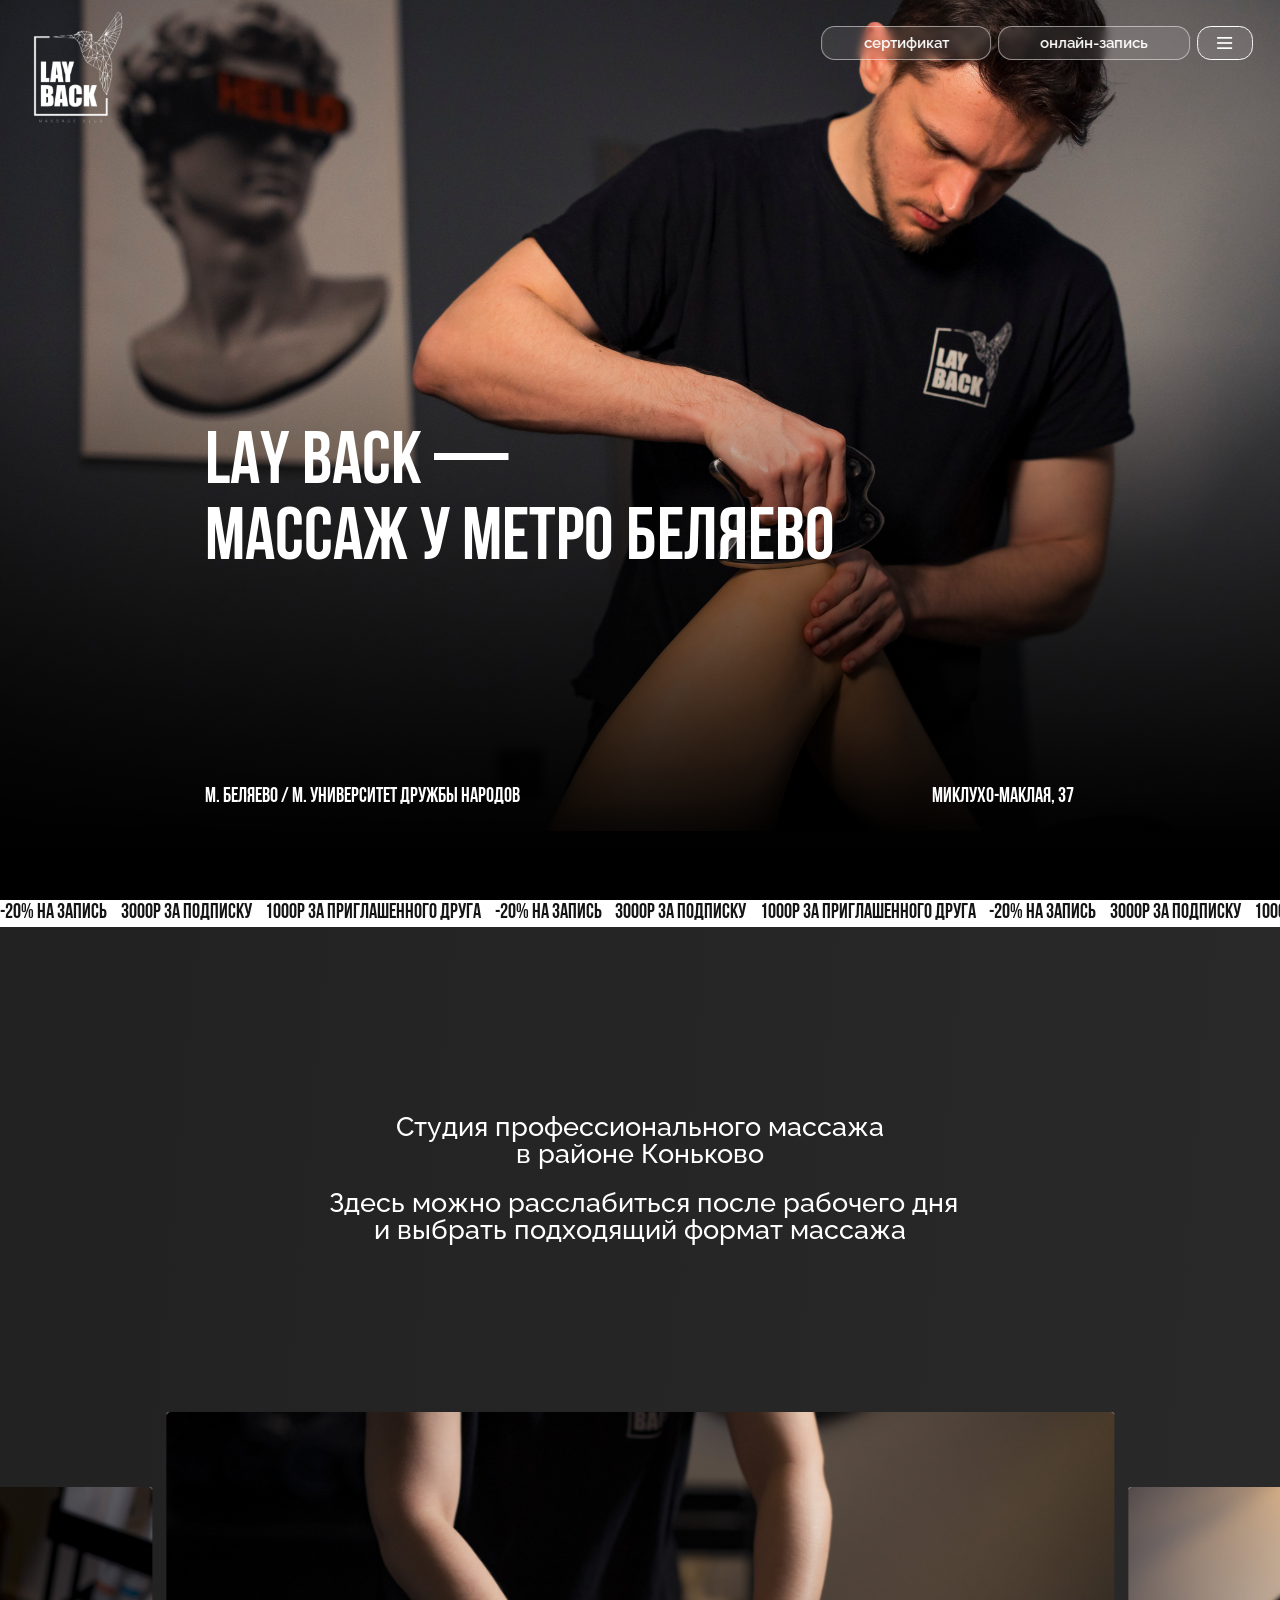
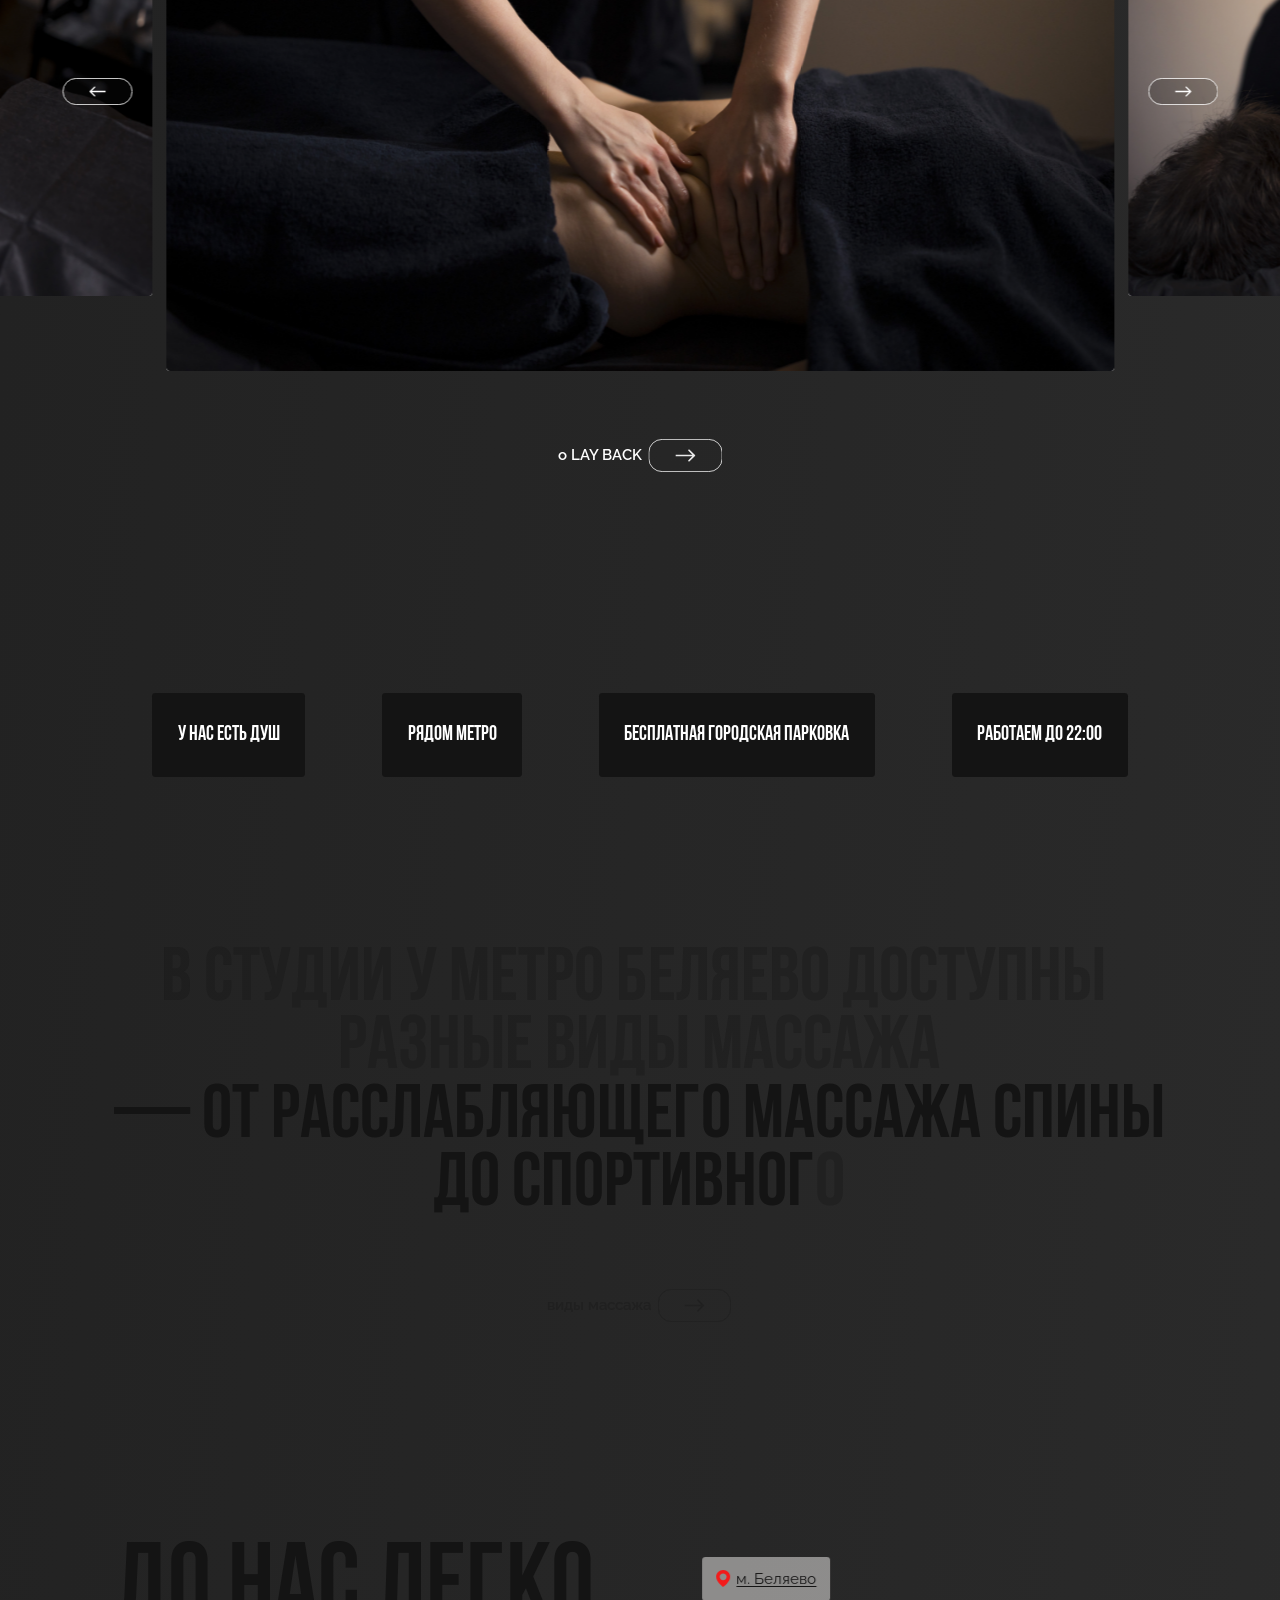
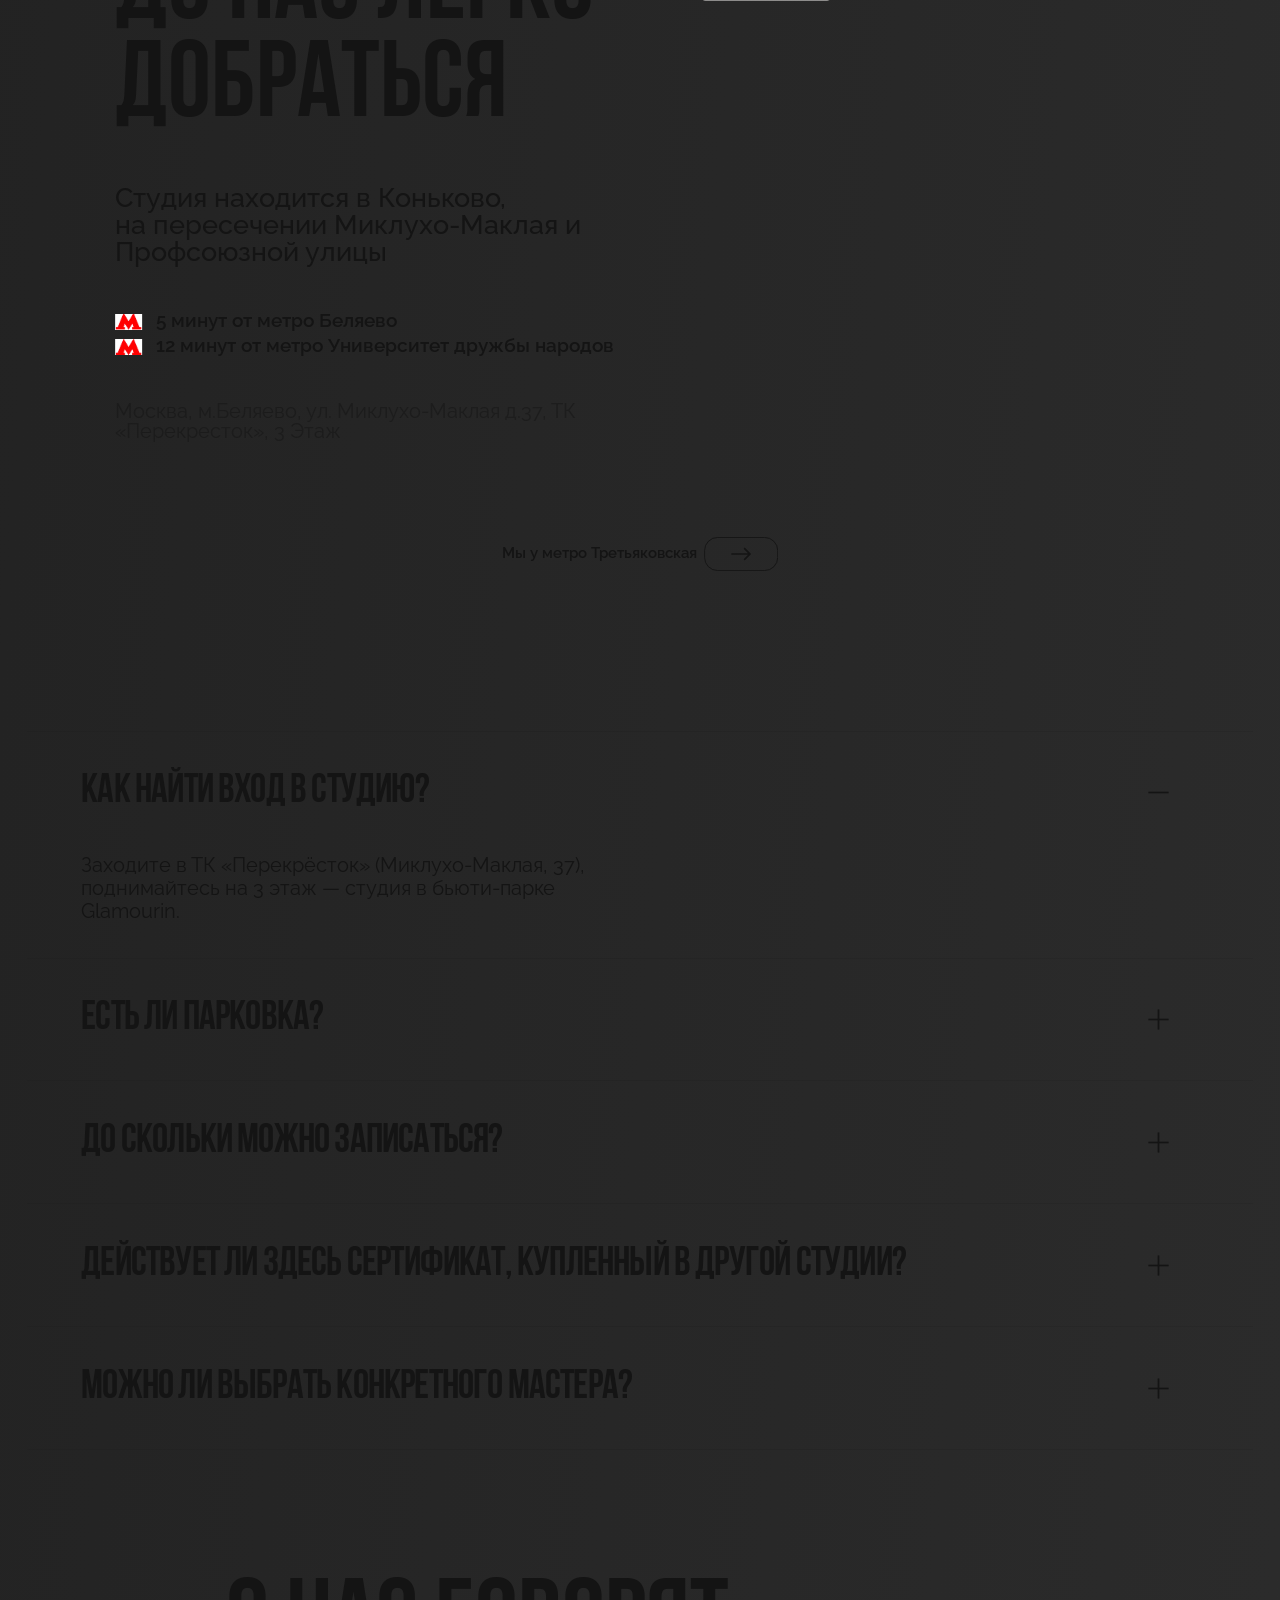
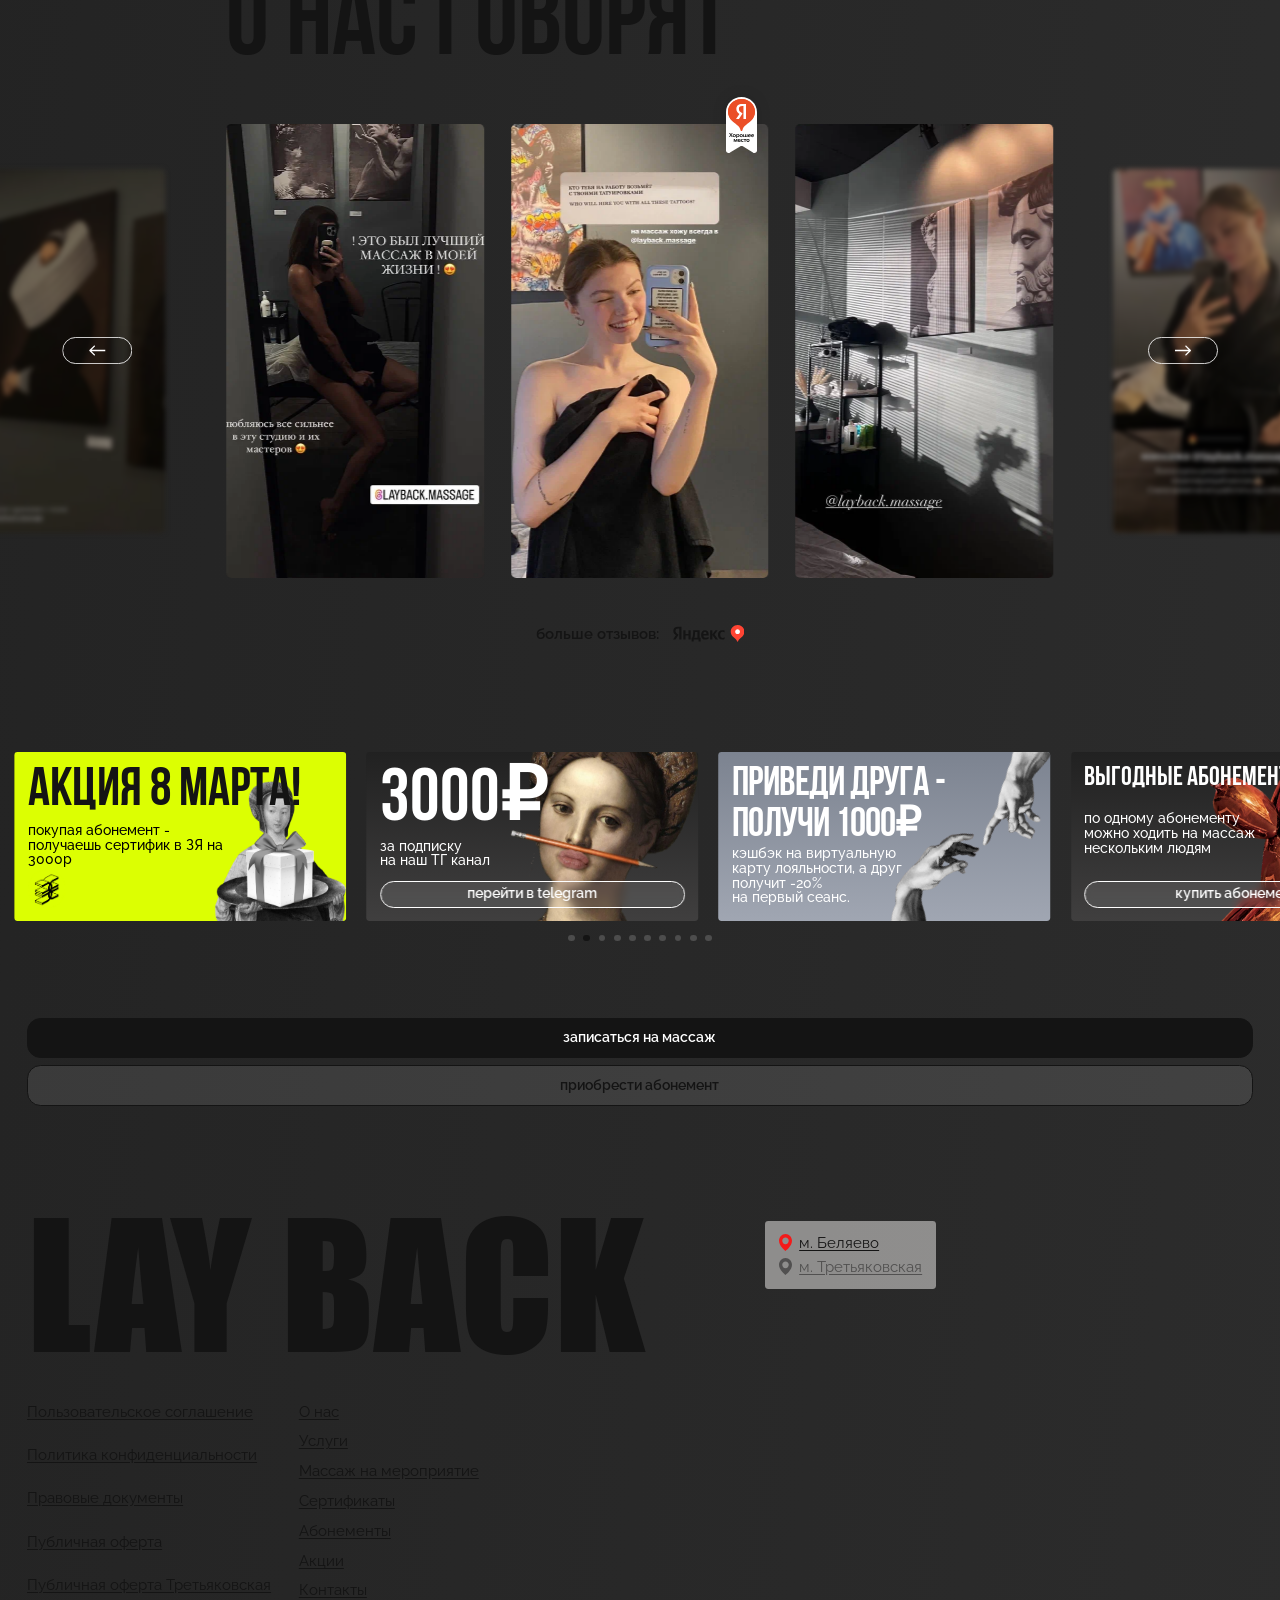
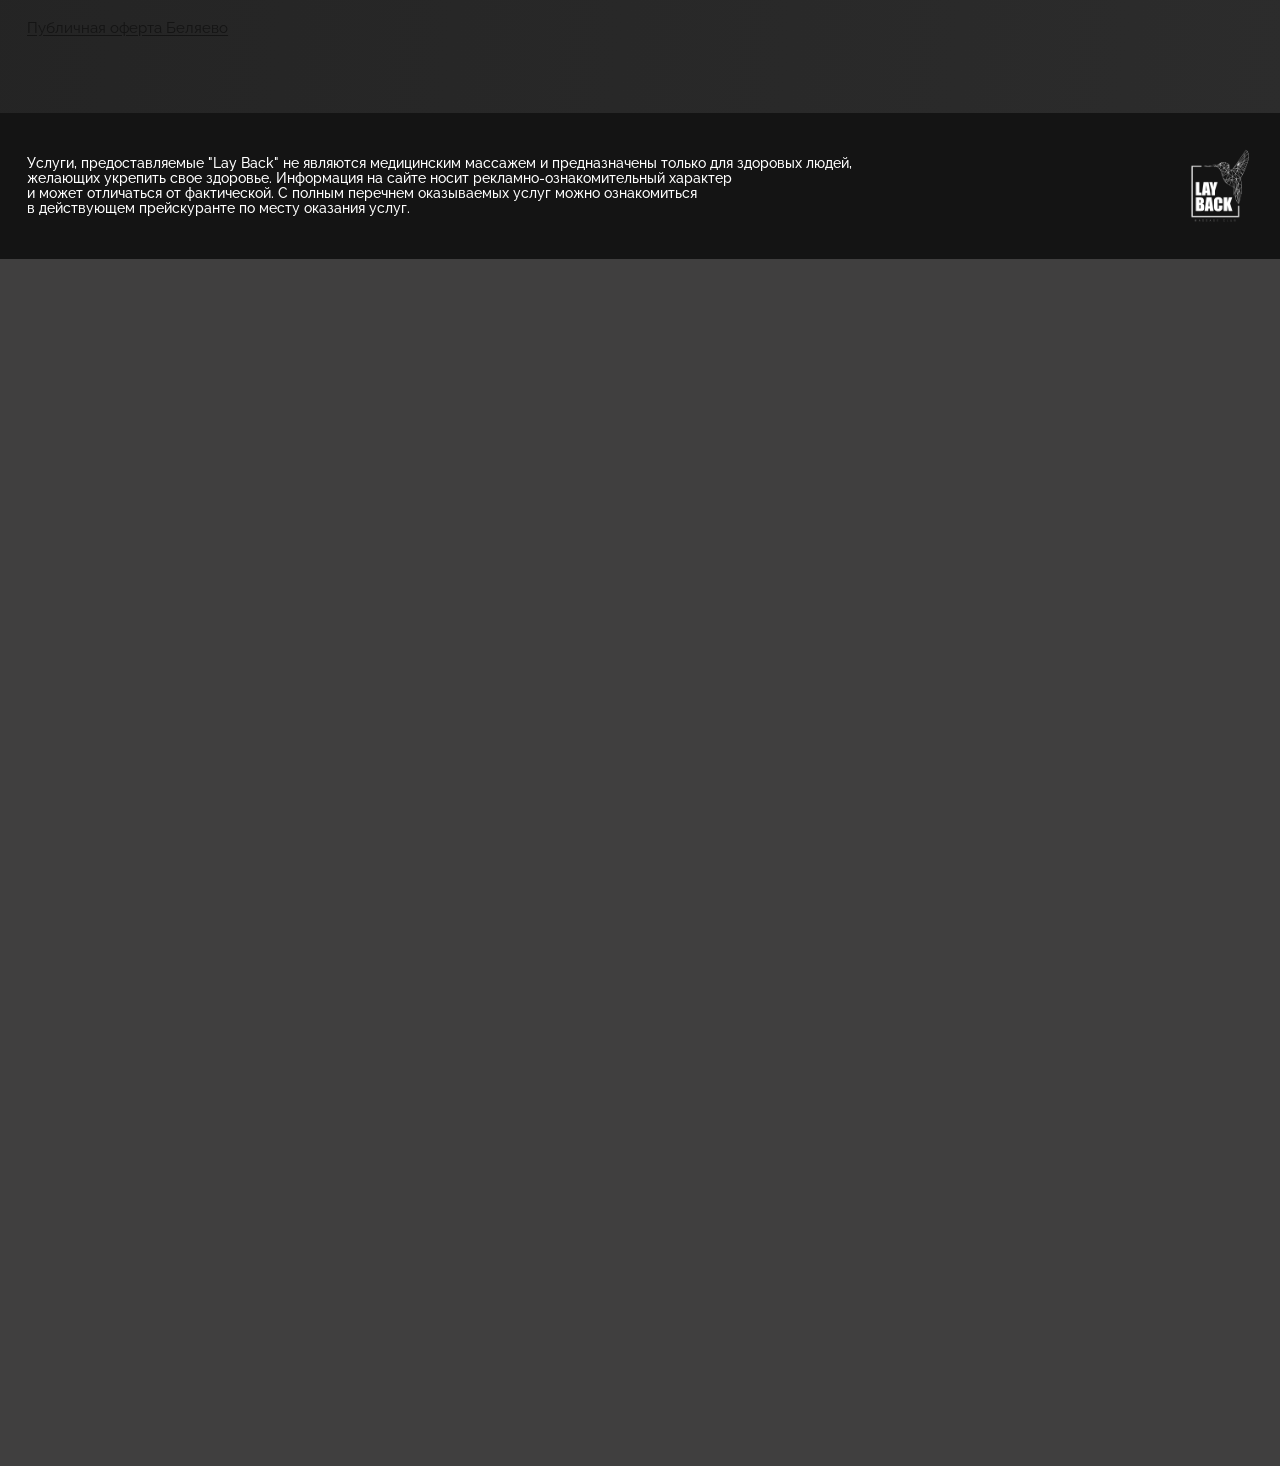
==== commit ab59ebdd: "Fix mobile overlap by giving FAQ more vertical space before reviews. Co-authored-by: Cursor <cursora" ====
--- a/belyaevo/index.html
+++ b/belyaevo/index.html
@@ -22,9 +22,9 @@
     })();
   </script>
   <link rel="stylesheet" href="https://cdn.jsdelivr.net/npm/swiper@11/swiper-bundle.min.css">
-  <link rel="stylesheet" href="../css/styles.css?v=14">
-  <link rel="stylesheet" href="../css/mobile.css?v=15">
-  <link rel="stylesheet" href="../css/belyaevo.css?v=7">
+  <link rel="stylesheet" href="../css/styles.css?v=15">
+  <link rel="stylesheet" href="../css/mobile.css?v=16">
+  <link rel="stylesheet" href="../css/belyaevo.css?v=8">
 </head>
 <body>
   <div class="page">
--- a/css/mobile.css
+++ b/css/mobile.css
@@ -15,7 +15,7 @@
 
 html.is-mobile .page {
   width: 393px;
-  height: calc(6506px + var(--hero-h));
+  height: calc(6846px + var(--hero-h));
 }
 
 html.is-mobile .ticker {
@@ -420,6 +420,7 @@
   top: calc(3306px + var(--hero-h));
   left: 0;
   width: 393px;
+  z-index: 2;
 }
 
 html.is-mobile .faq__trigger {
@@ -454,7 +455,7 @@
 
 /* Reviews */
 html.is-mobile .reviews {
-  top: calc(4066px + var(--hero-h));
+  top: calc(4406px + var(--hero-h));
   width: 393px;
   height: 688px;
   overflow: hidden;
@@ -552,7 +553,7 @@
 
 /* Sales */
 html.is-mobile .sales {
-  top: calc(4868px + var(--hero-h));
+  top: calc(5208px + var(--hero-h));
   width: 393px;
   height: 190px;
   overflow: hidden;
@@ -597,7 +598,7 @@
 
 /* CTA */
 html.is-mobile .cta {
-  top: calc(5101px + var(--hero-h));
+  top: calc(5441px + var(--hero-h));
   left: 16px;
   width: 361px;
 }
@@ -608,7 +609,7 @@
 
 /* Footer */
 html.is-mobile .footer {
-  top: calc(5301px + var(--hero-h));
+  top: calc(5641px + var(--hero-h));
   width: 393px;
   height: 1205px;
 }
--- a/css/belyaevo.css
+++ b/css/belyaevo.css
@@ -101,23 +101,23 @@
 }
 
 html.is-belyaevo.is-mobile .reviews {
-  top: calc(3946px + var(--hero-h));
+  top: calc(4286px + var(--hero-h));
 }
 
 html.is-belyaevo.is-mobile .sales {
-  top: calc(4748px + var(--hero-h));
+  top: calc(5088px + var(--hero-h));
 }
 
 html.is-belyaevo.is-mobile .cta {
-  top: calc(4981px + var(--hero-h));
+  top: calc(5321px + var(--hero-h));
 }
 
 html.is-belyaevo.is-mobile .footer {
-  top: calc(5181px + var(--hero-h));
+  top: calc(5521px + var(--hero-h));
 }
 
 html.is-belyaevo.is-mobile .page {
-  height: calc(6386px + var(--hero-h));
+  height: calc(6726px + var(--hero-h));
 }
 
 html.is-belyaevo.is-mobile .map-switcher--location .map-switcher__icon,
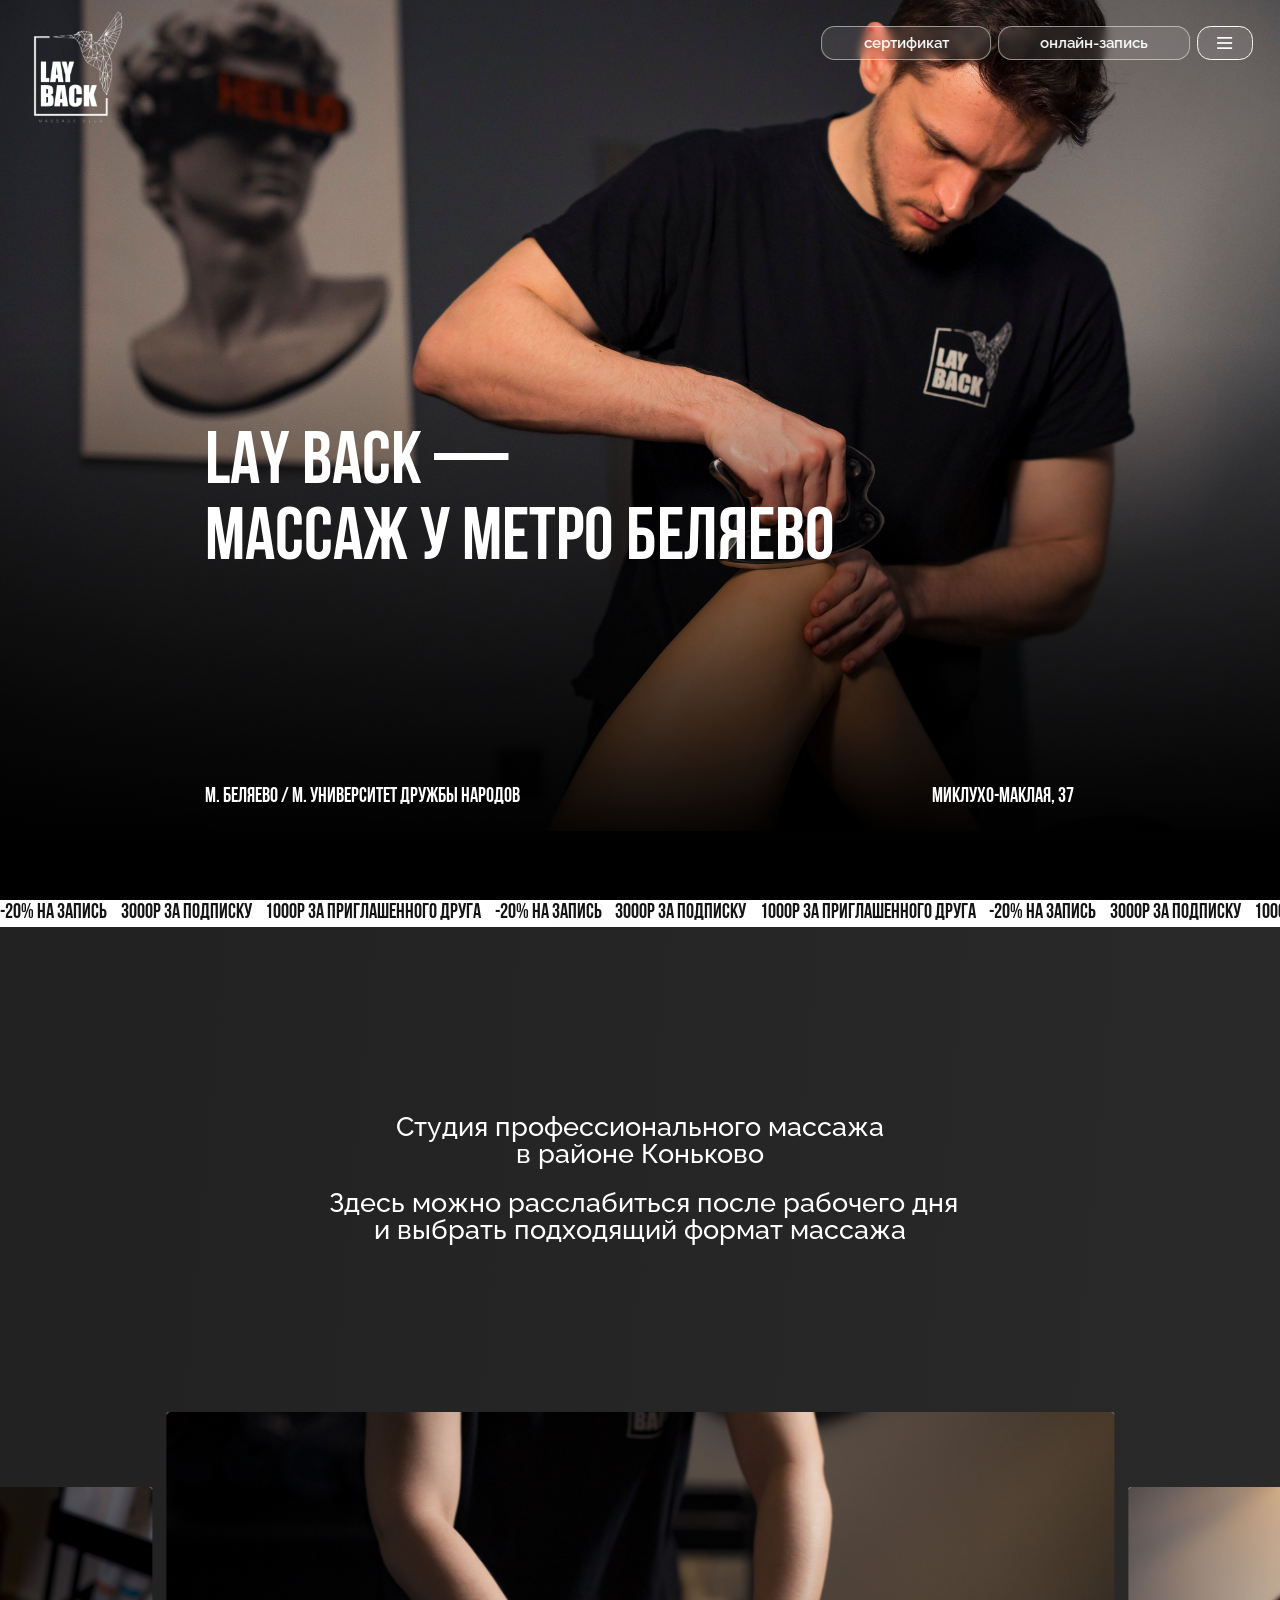
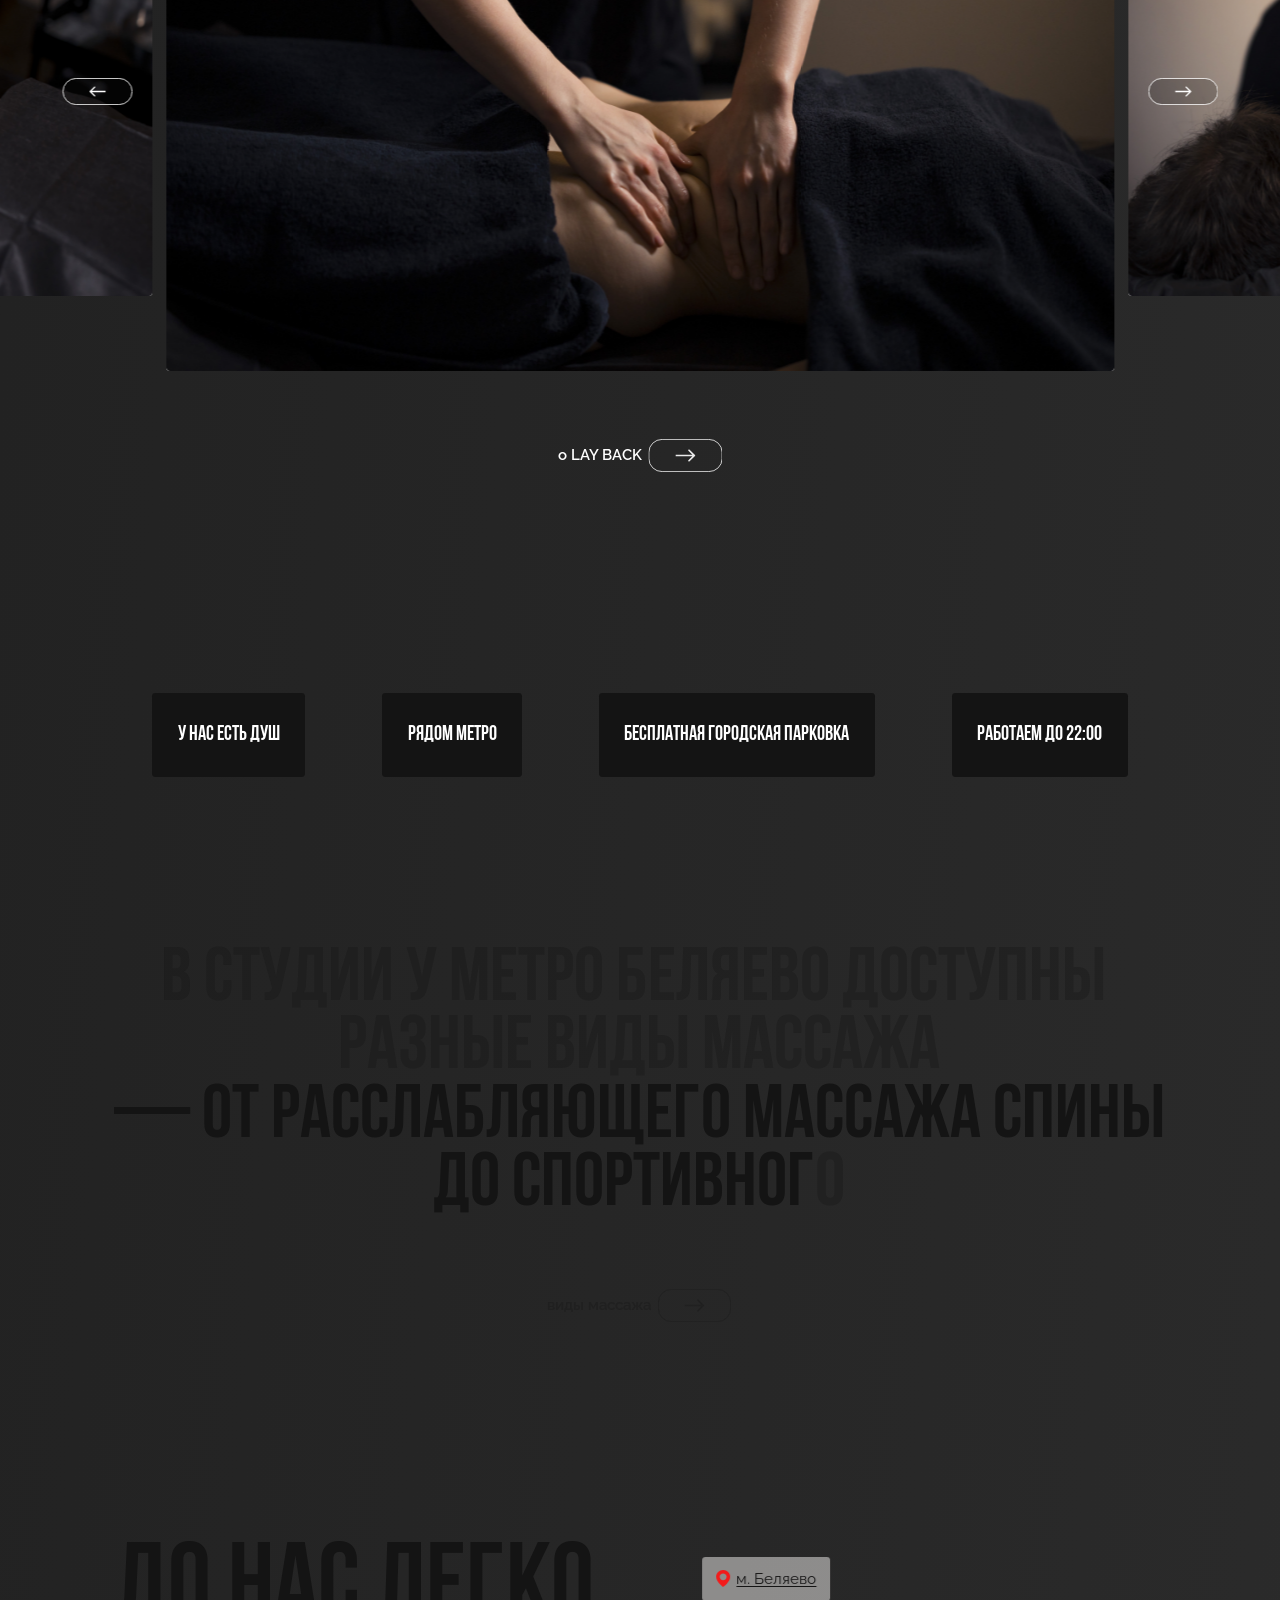
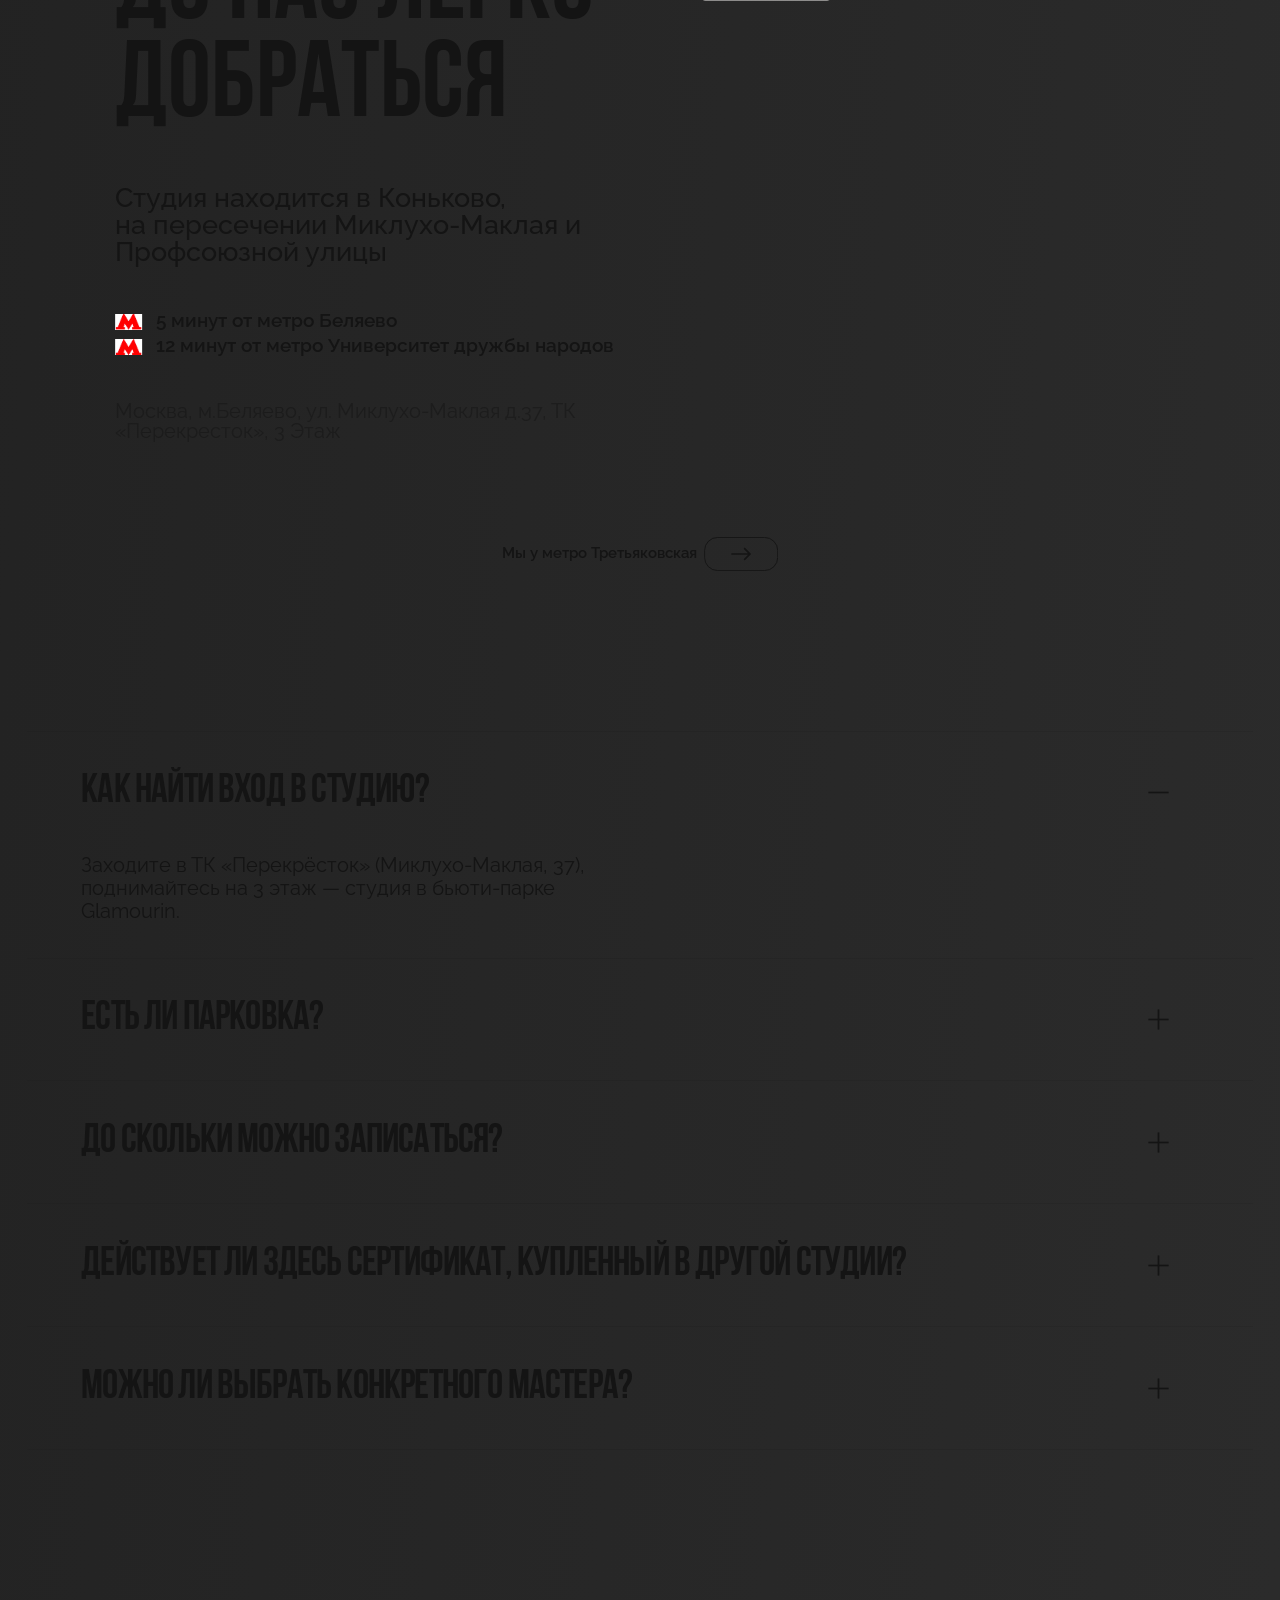
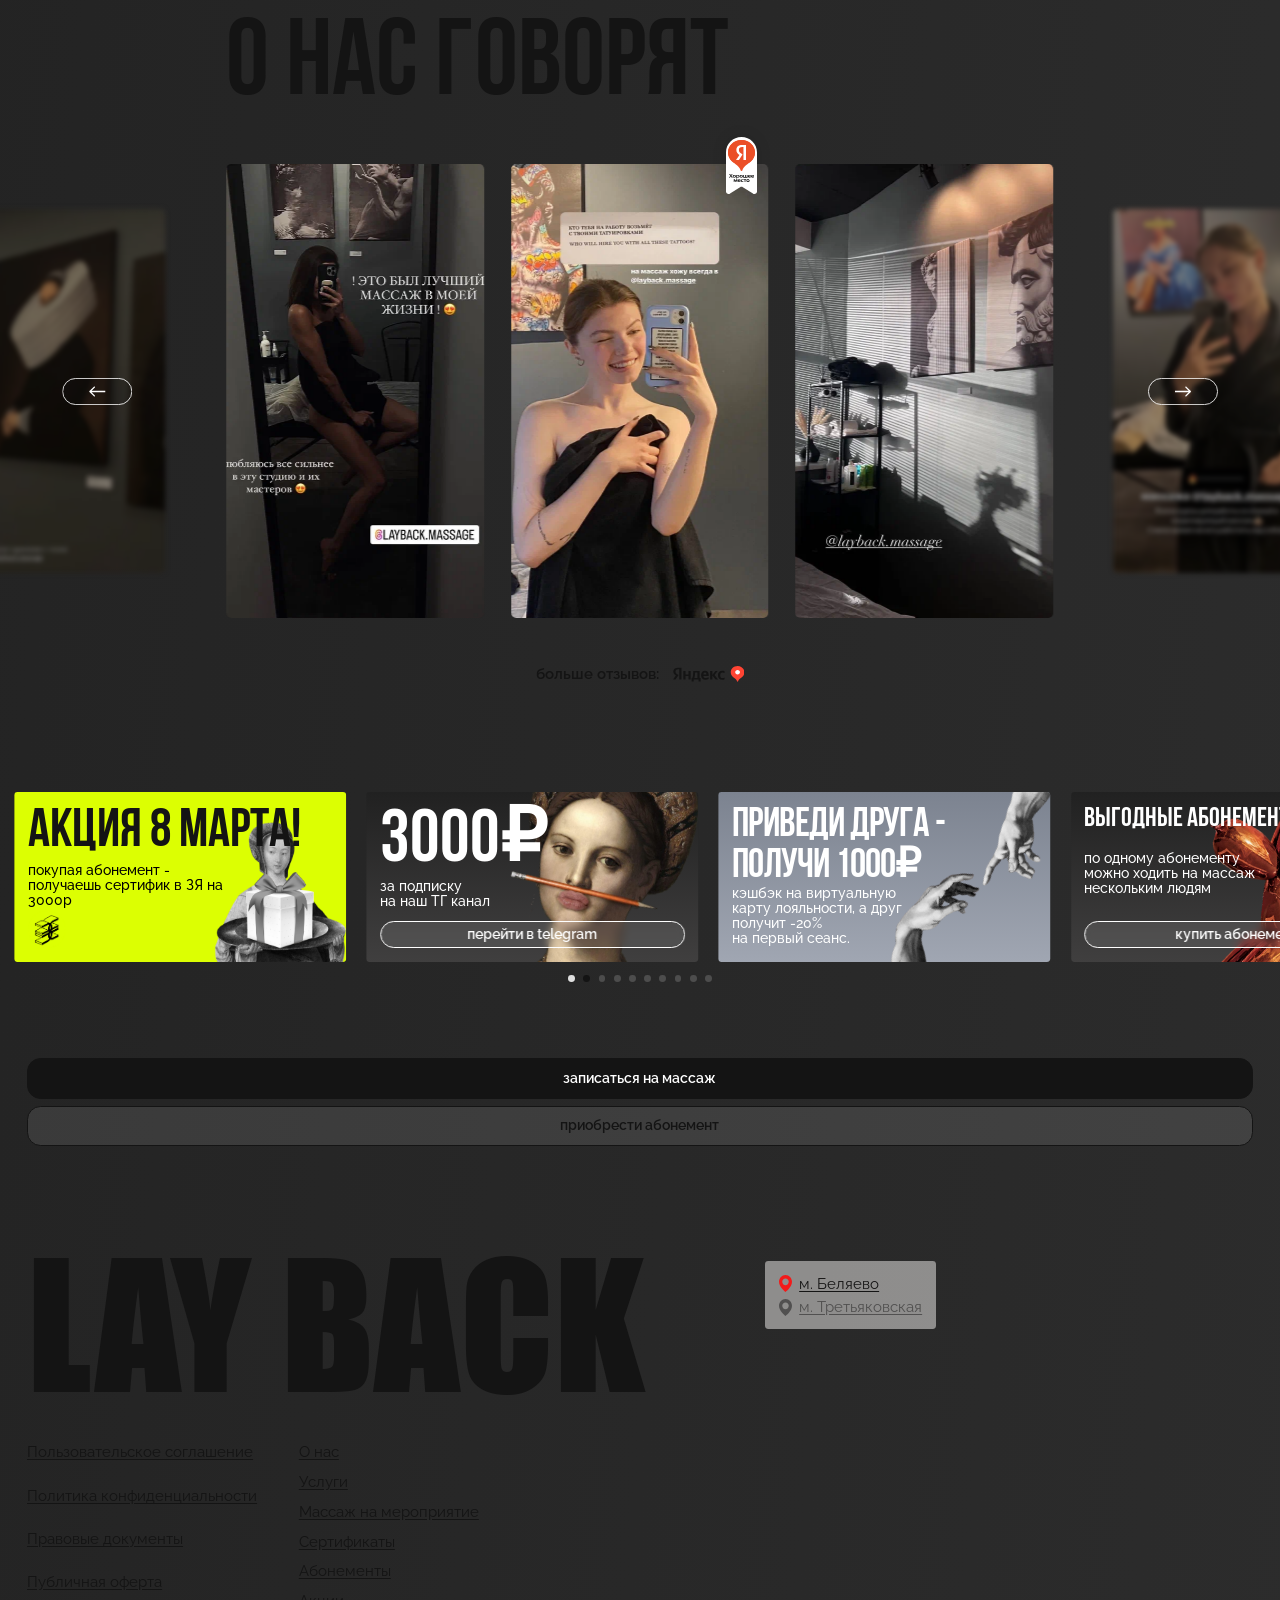
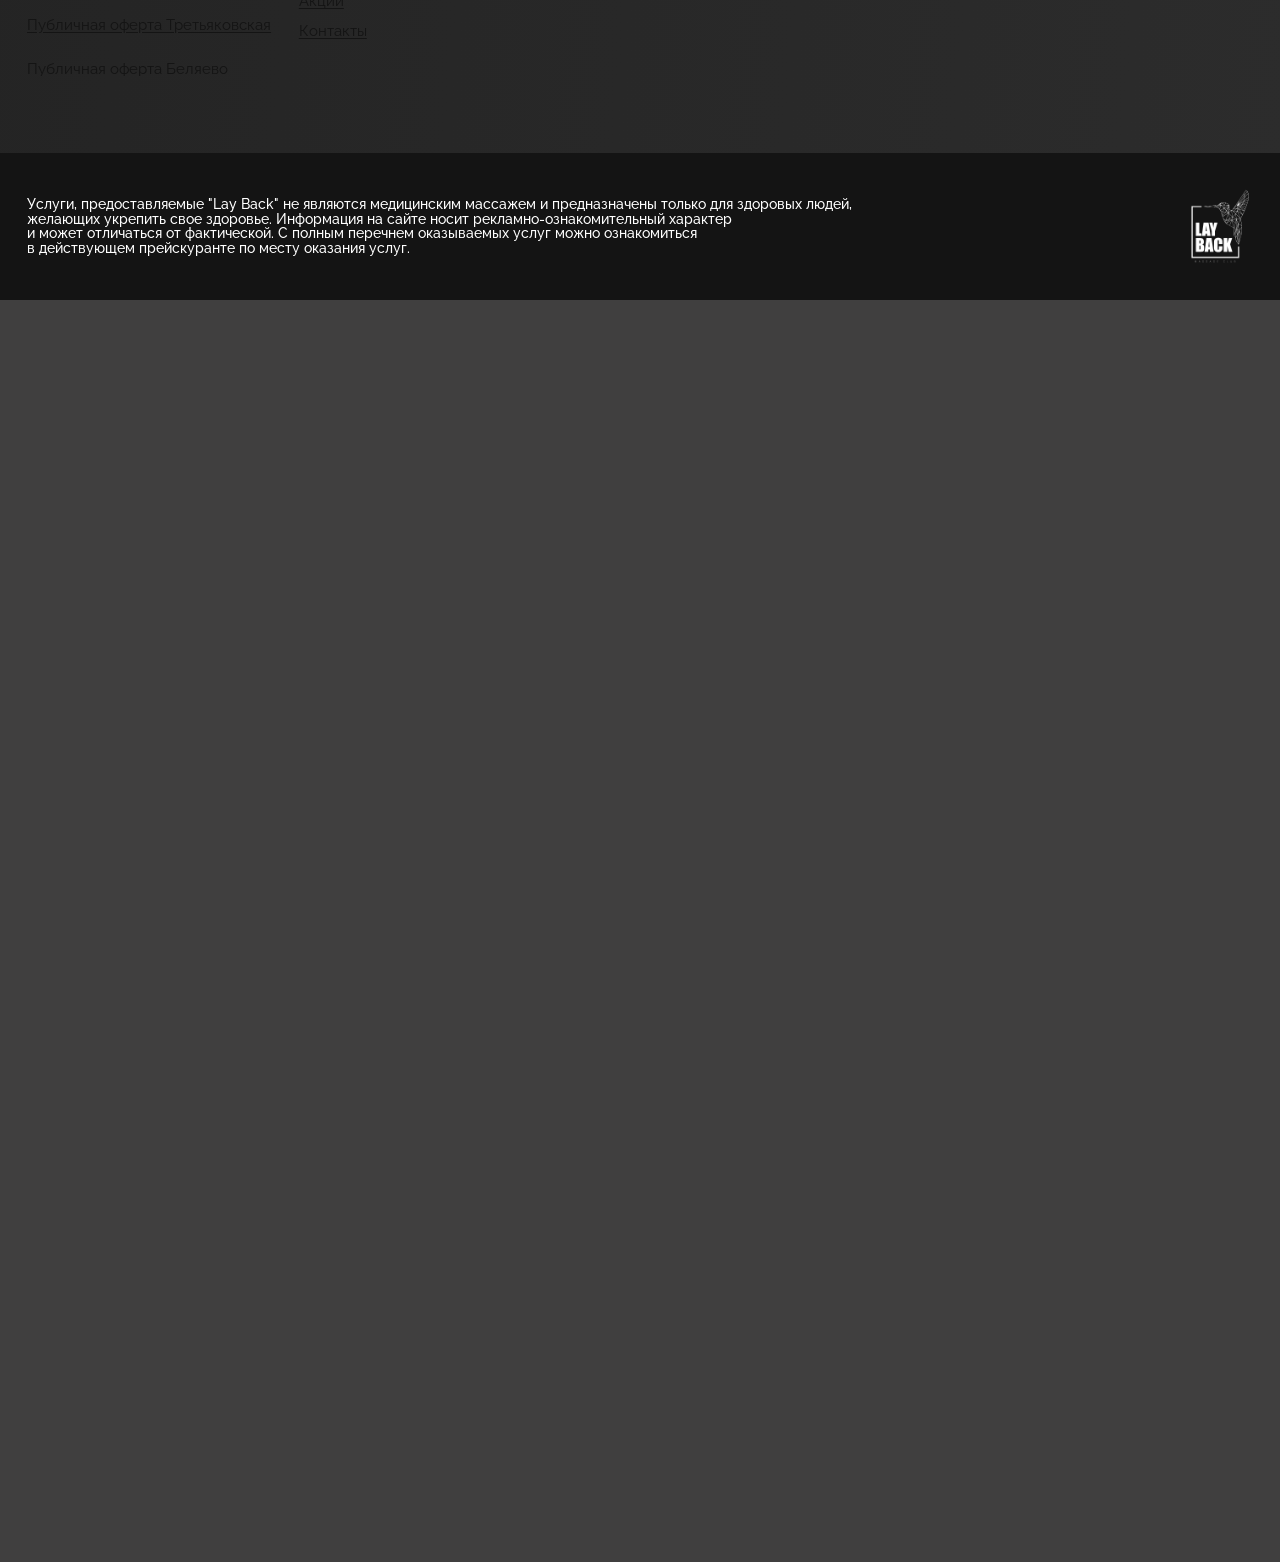
==== commit a599836e: "Make reviews follow FAQ height so open/close keeps a steady gap. Co-authored-by: Cursor <cursoragent" ====
--- a/belyaevo/index.html
+++ b/belyaevo/index.html
@@ -22,9 +22,9 @@
     })();
   </script>
   <link rel="stylesheet" href="https://cdn.jsdelivr.net/npm/swiper@11/swiper-bundle.min.css">
-  <link rel="stylesheet" href="../css/styles.css?v=15">
-  <link rel="stylesheet" href="../css/mobile.css?v=16">
-  <link rel="stylesheet" href="../css/belyaevo.css?v=8">
+  <link rel="stylesheet" href="../css/styles.css?v=16">
+  <link rel="stylesheet" href="../css/mobile.css?v=17">
+  <link rel="stylesheet" href="../css/belyaevo.css?v=9">
 </head>
 <body>
   <div class="page">
@@ -424,6 +424,6 @@
     <a class="hero__cta-btn hero__cta-btn--ghost" href="https://lay-back.ru/sertifikaty/">сертификат</a>
   </div>
   <script src="https://cdn.jsdelivr.net/npm/swiper@11/swiper-bundle.min.js"></script>
-  <script src="../js/main.js?v=11"></script>
+  <script src="../js/main.js?v=12"></script>
 </body>
 </html>
--- a/css/styles.css
+++ b/css/styles.css
@@ -279,6 +279,7 @@
   overflow-x: hidden;
   overflow-y: visible;
   background: transparent;
+  transition: height 0.35s ease;
 }
 
 .font-bebas {
@@ -1209,6 +1210,7 @@
   left: 0;
   width: 1512px;
   height: 801px;
+  transition: top 0.35s ease;
 }
 
 .reviews__pin-slot {
@@ -1429,6 +1431,7 @@
   width: 1512px;
   height: 250px;
   overflow: hidden;
+  transition: top 0.35s ease;
 }
 
 .sales .js-offers-slider {
@@ -1755,6 +1758,7 @@
   display: flex;
   flex-direction: column;
   gap: 8px;
+  transition: top 0.35s ease;
 }
 
 .cta__btn {
@@ -1797,6 +1801,7 @@
   left: 0;
   width: 1512px;
   height: 778px;
+  transition: top 0.35s ease;
 }
 
 .footer__top {
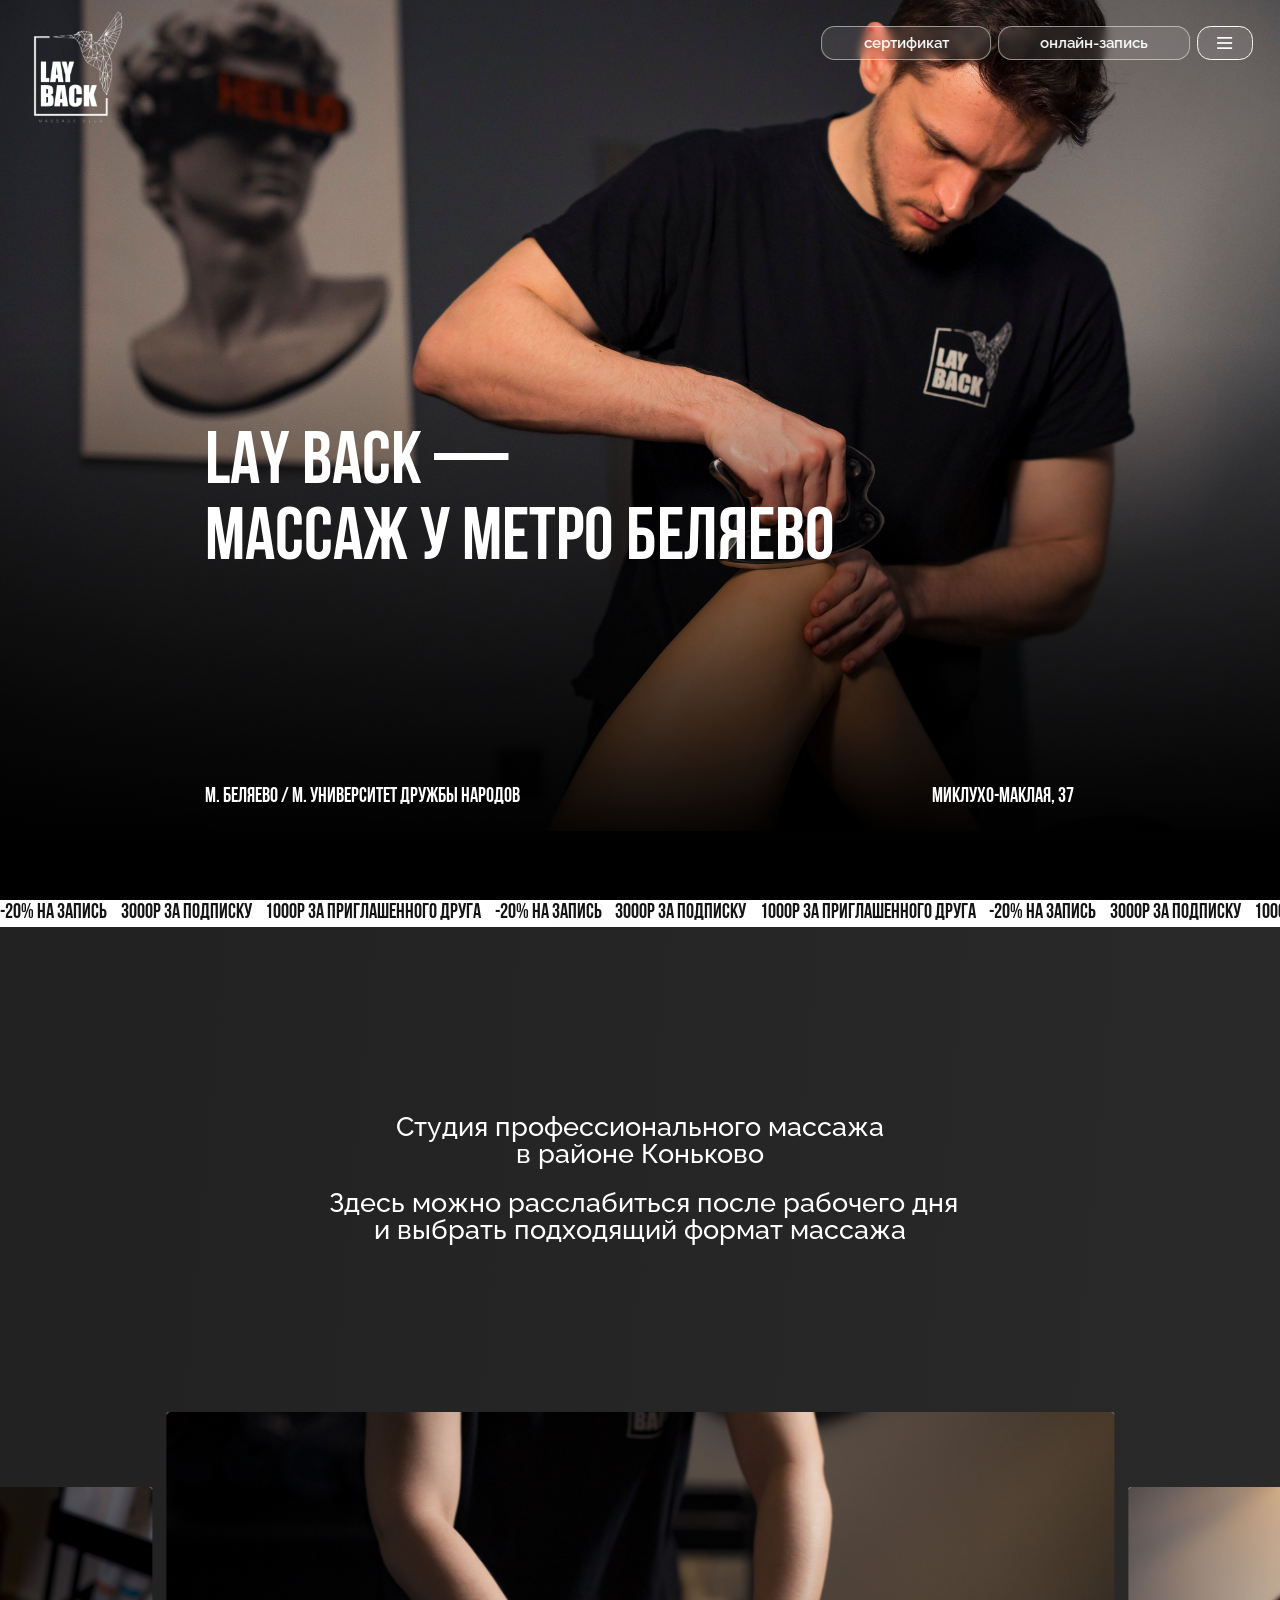
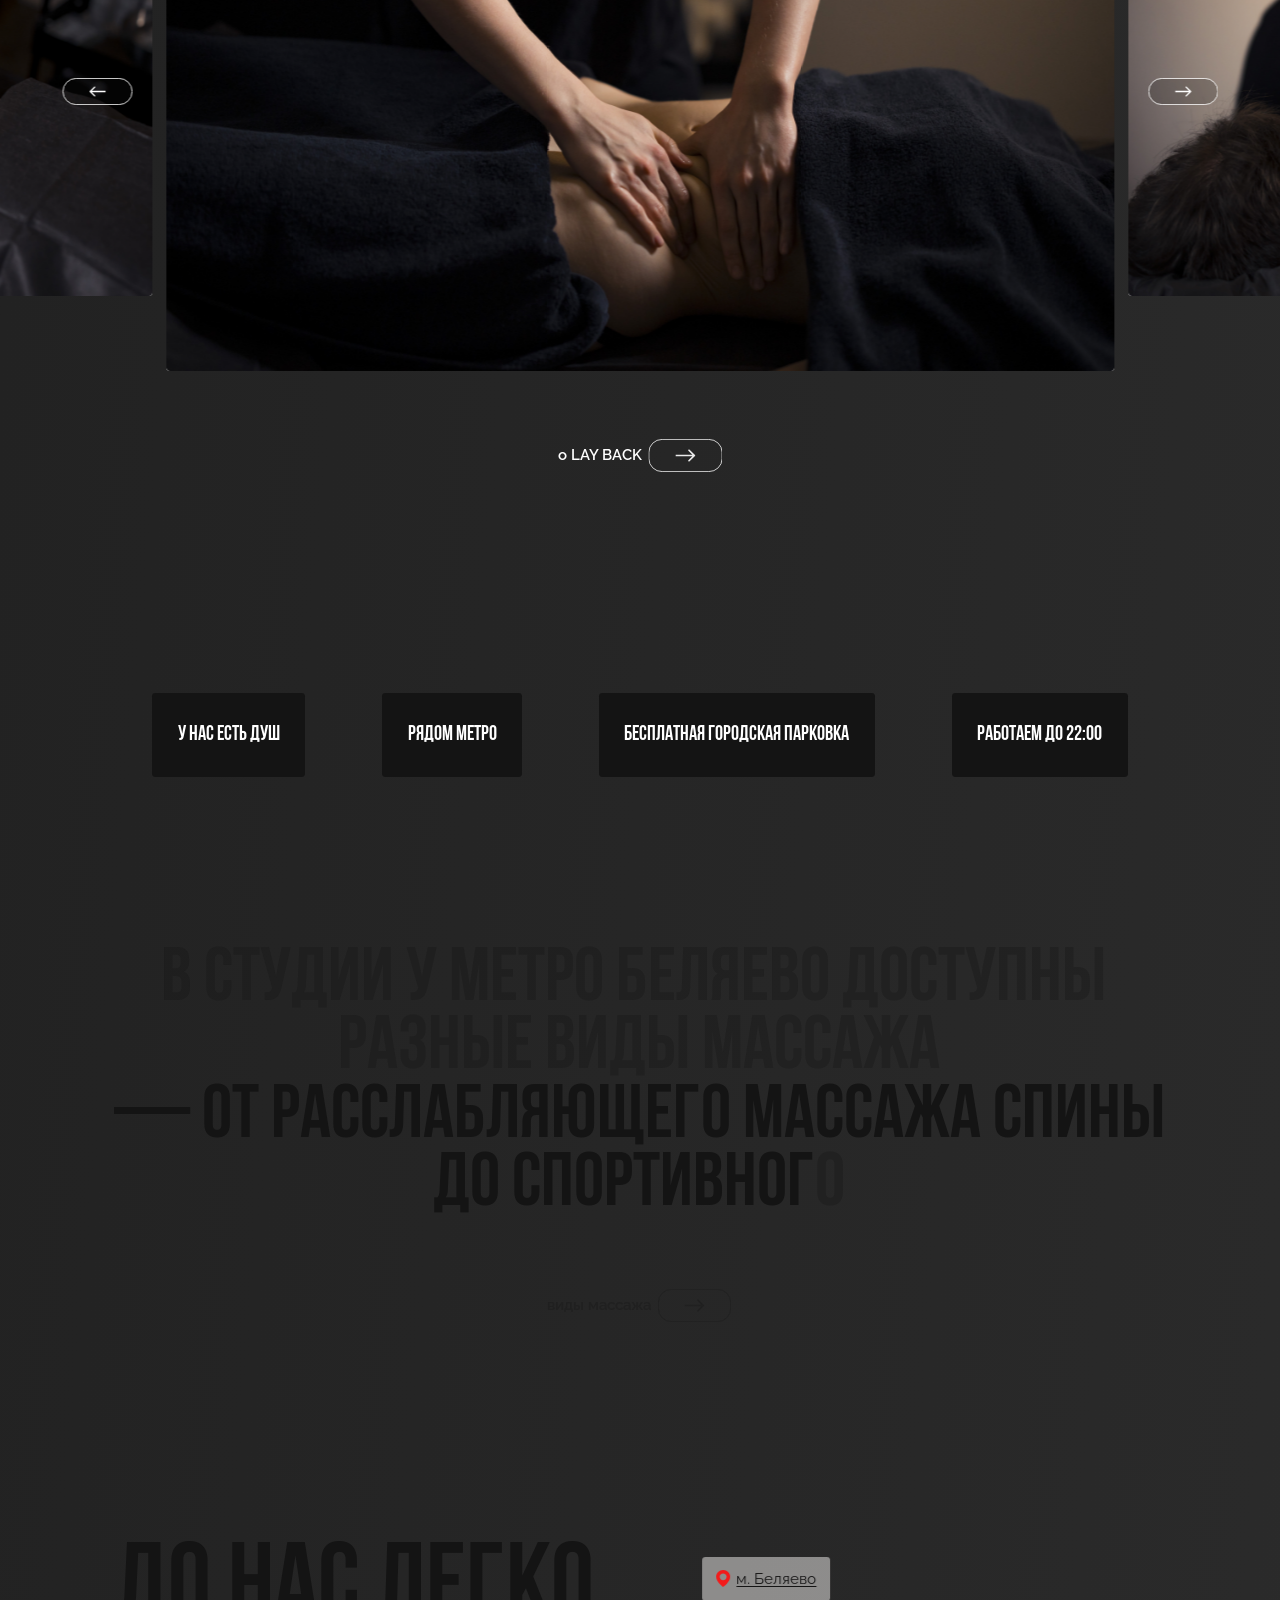
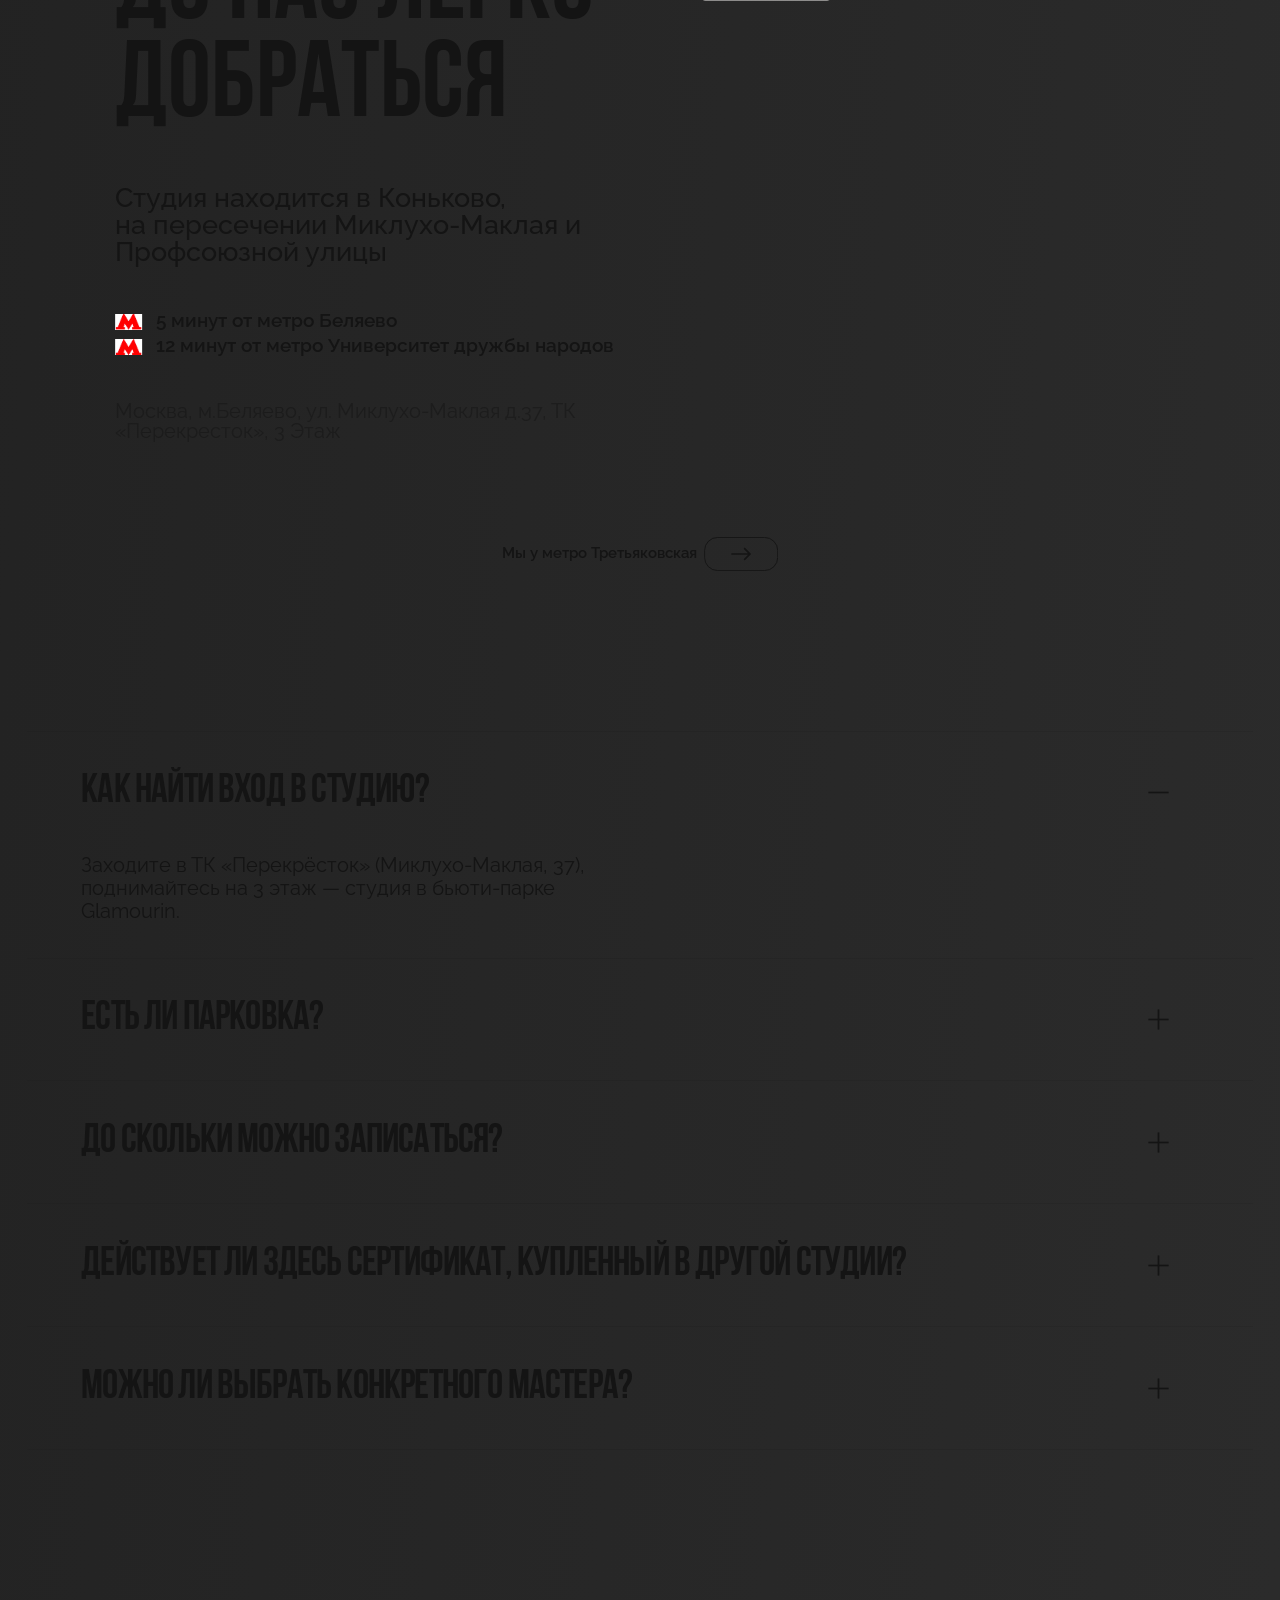
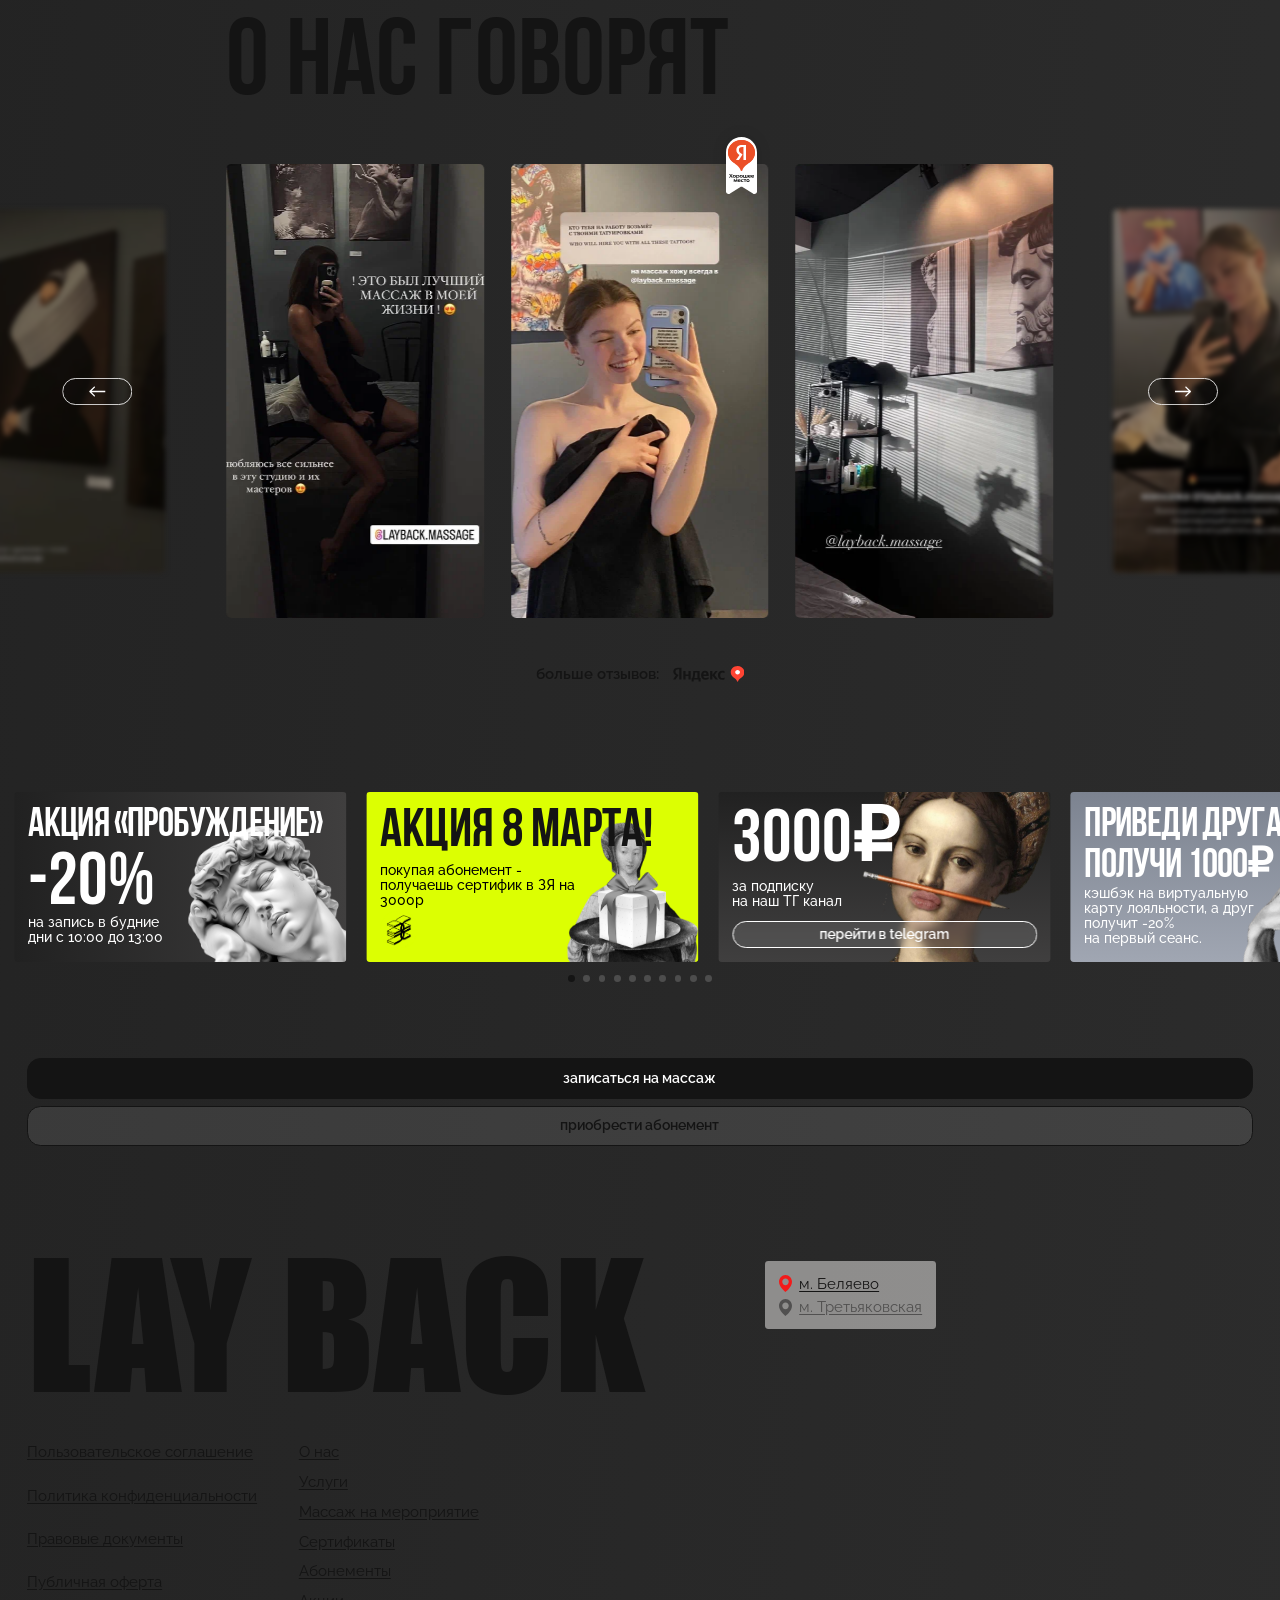
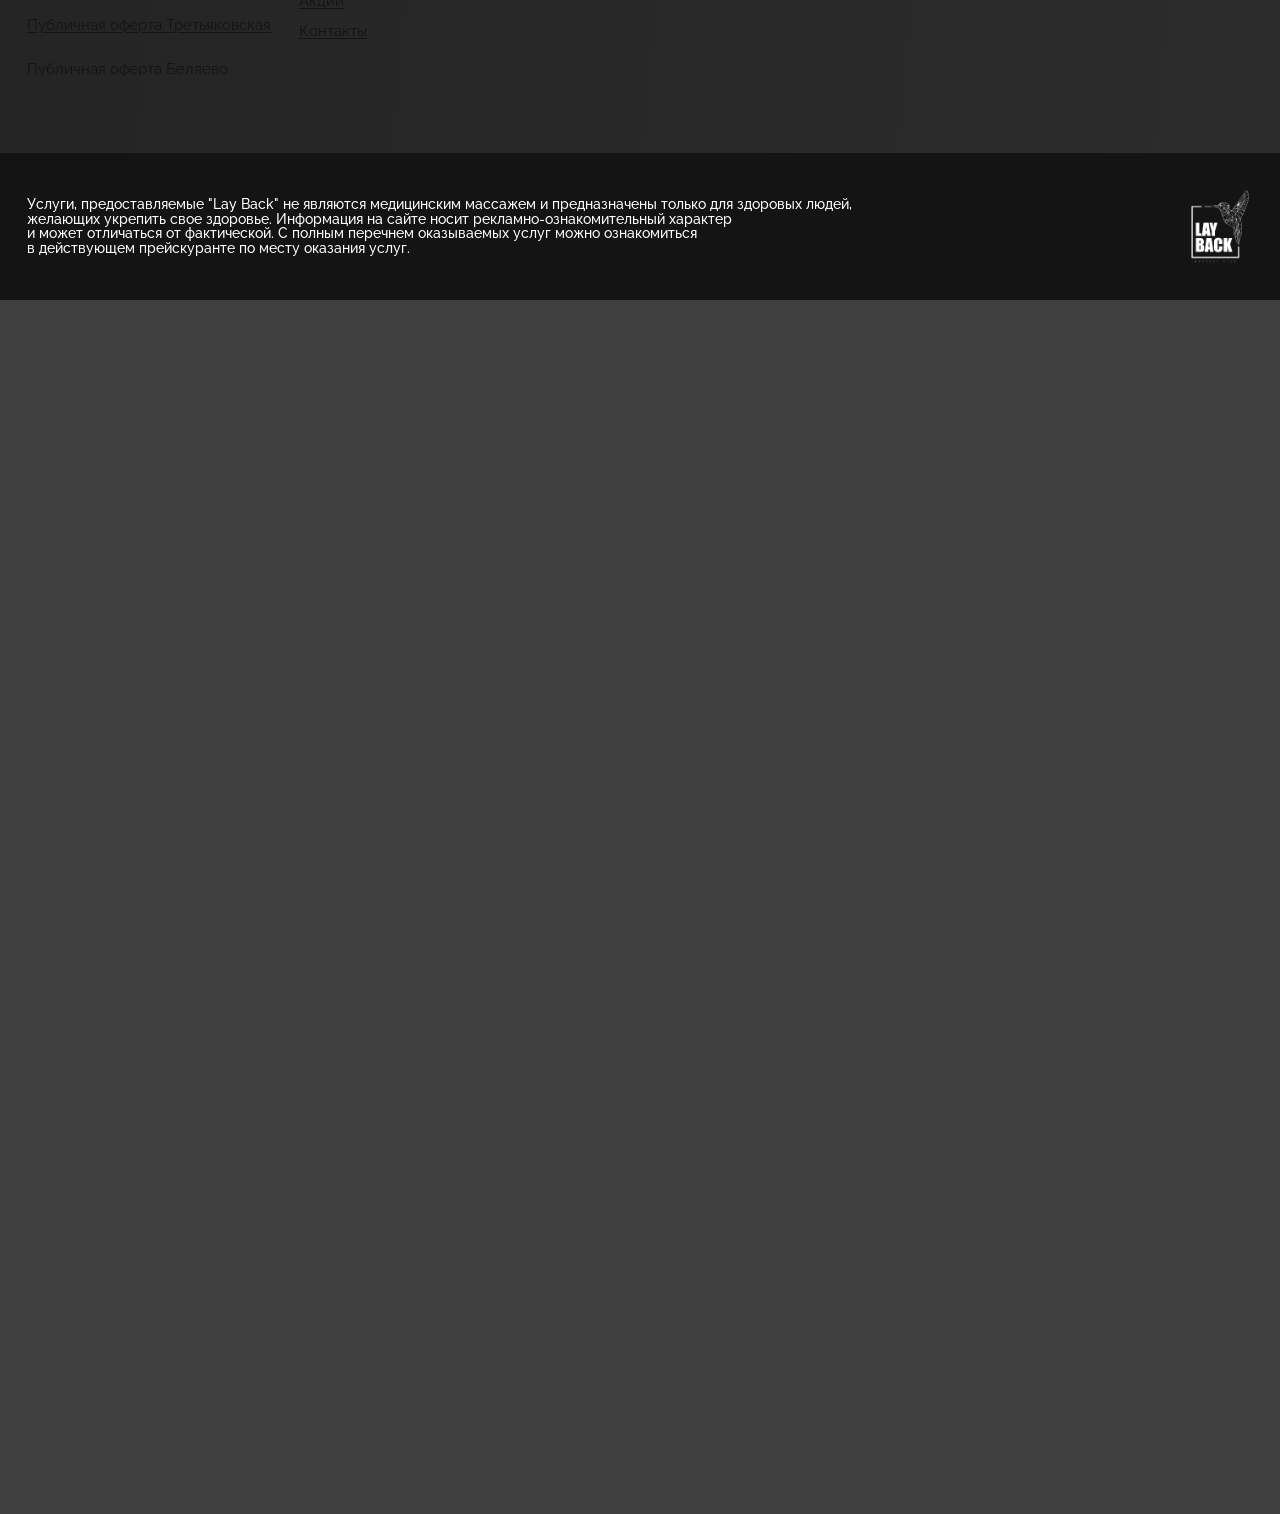
==== commit d11cf734: "Fix gallery room photo stretch to match Figma proportions. Co-authored-by: Cursor <cursoragent@curso" ====
--- a/belyaevo/index.html
+++ b/belyaevo/index.html
@@ -22,9 +22,9 @@
     })();
   </script>
   <link rel="stylesheet" href="https://cdn.jsdelivr.net/npm/swiper@11/swiper-bundle.min.css">
-  <link rel="stylesheet" href="../css/styles.css?v=16">
-  <link rel="stylesheet" href="../css/mobile.css?v=17">
-  <link rel="stylesheet" href="../css/belyaevo.css?v=9">
+  <link rel="stylesheet" href="../css/styles.css?v=17">
+  <link rel="stylesheet" href="../css/mobile.css?v=18">
+  <link rel="stylesheet" href="../css/belyaevo.css?v=10">
 </head>
 <body>
   <div class="page">
--- a/css/mobile.css
+++ b/css/mobile.css
@@ -299,8 +299,8 @@
 }
 
 html.is-mobile .gallery__photo--05 img {
-  object-fit: fill;
-  object-position: center;
+  object-fit: cover;
+  object-position: bottom;
 }
 
 html.is-mobile .gallery__controls,
--- a/css/belyaevo.css
+++ b/css/belyaevo.css
@@ -135,7 +135,7 @@
 
 html.is-belyaevo .gallery__photo img,
 html.is-belyaevo.is-mobile .gallery__photo img {
-  object-fit: fill;
+  object-fit: cover;
   object-position: center;
   left: 0;
   top: 0;
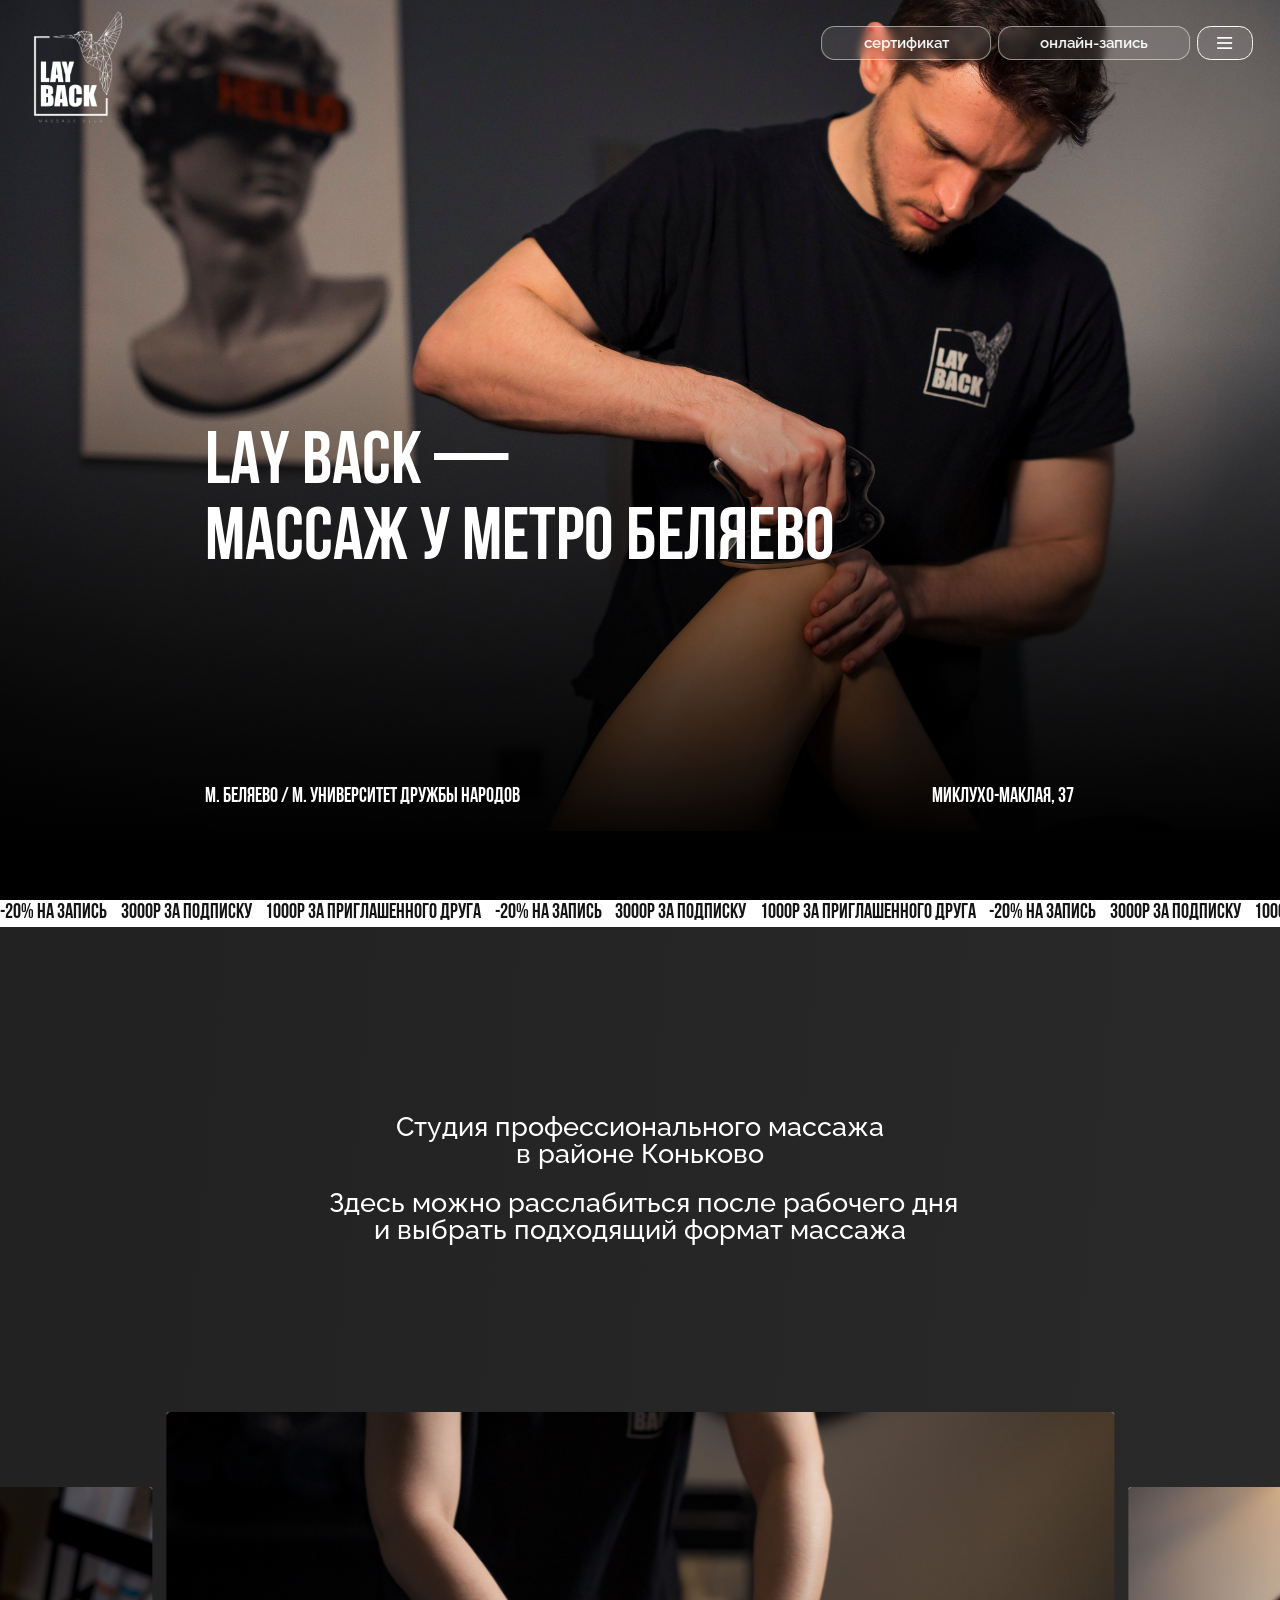
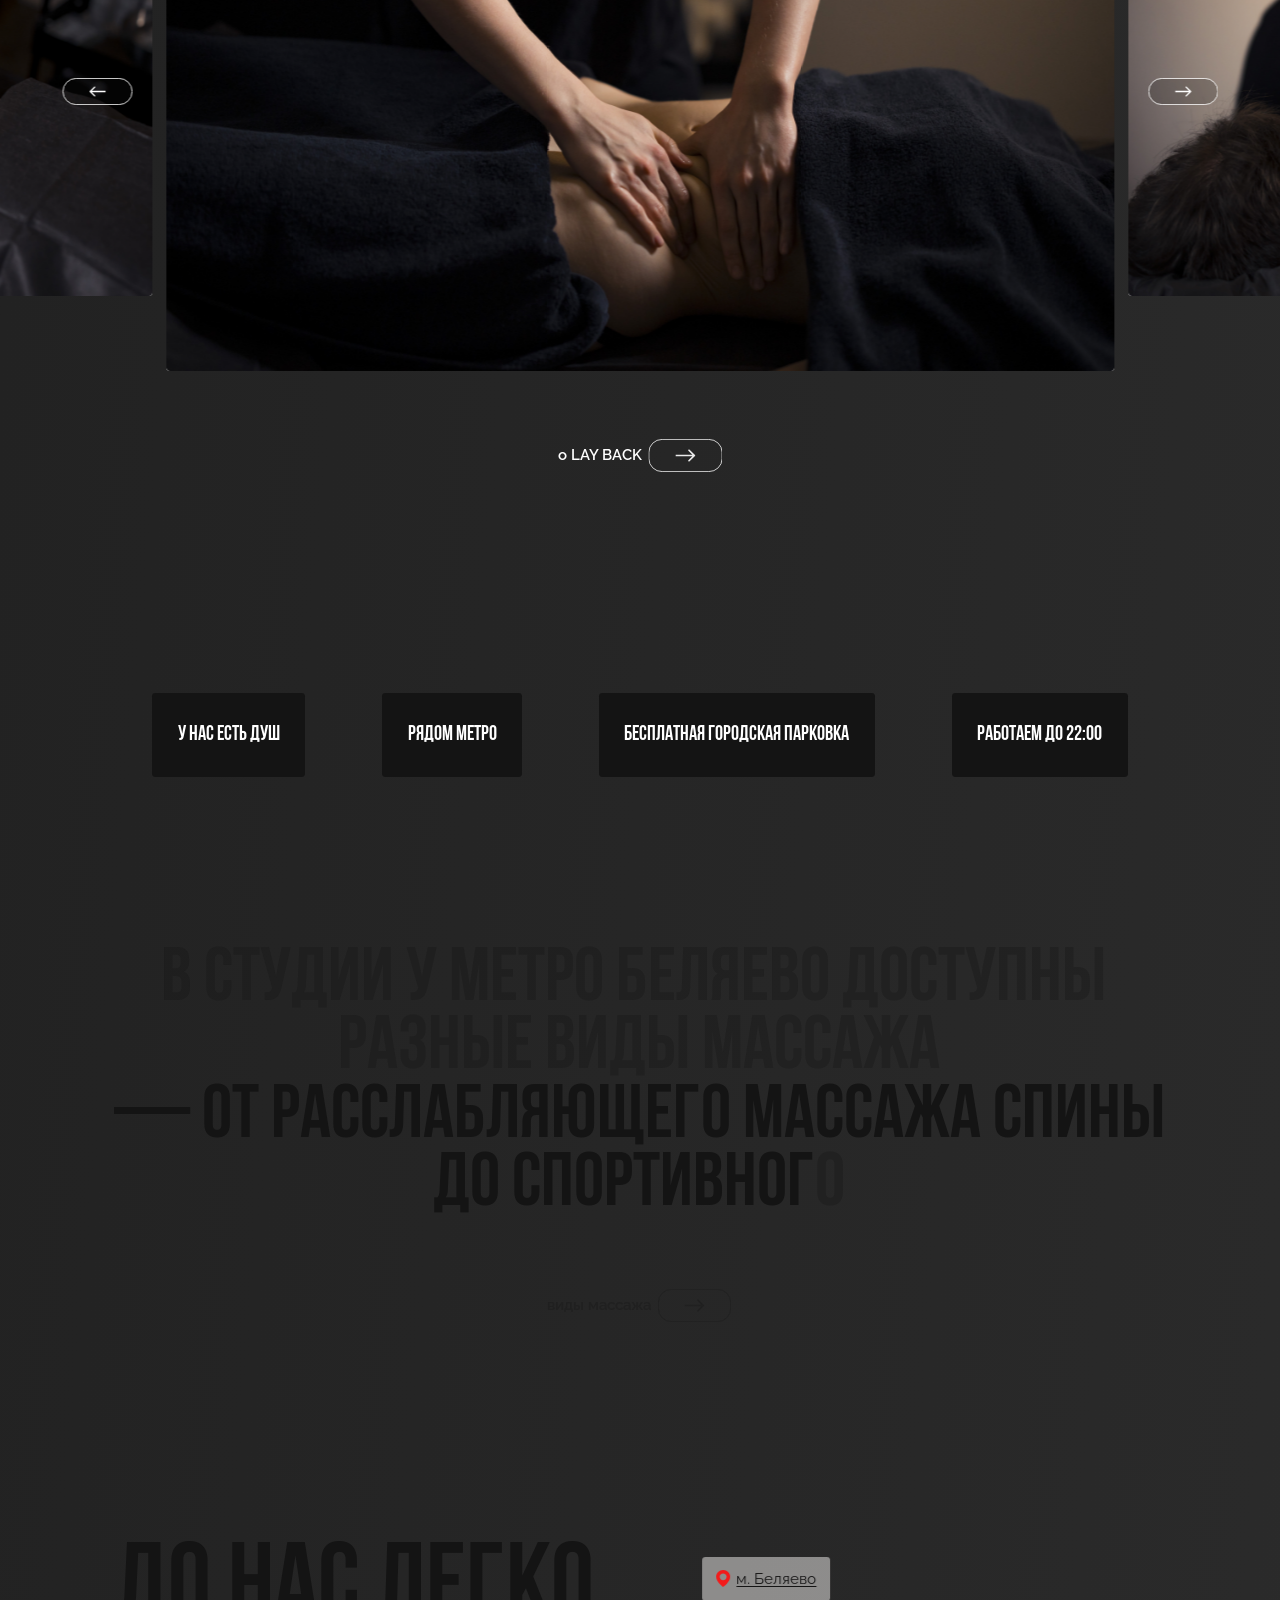
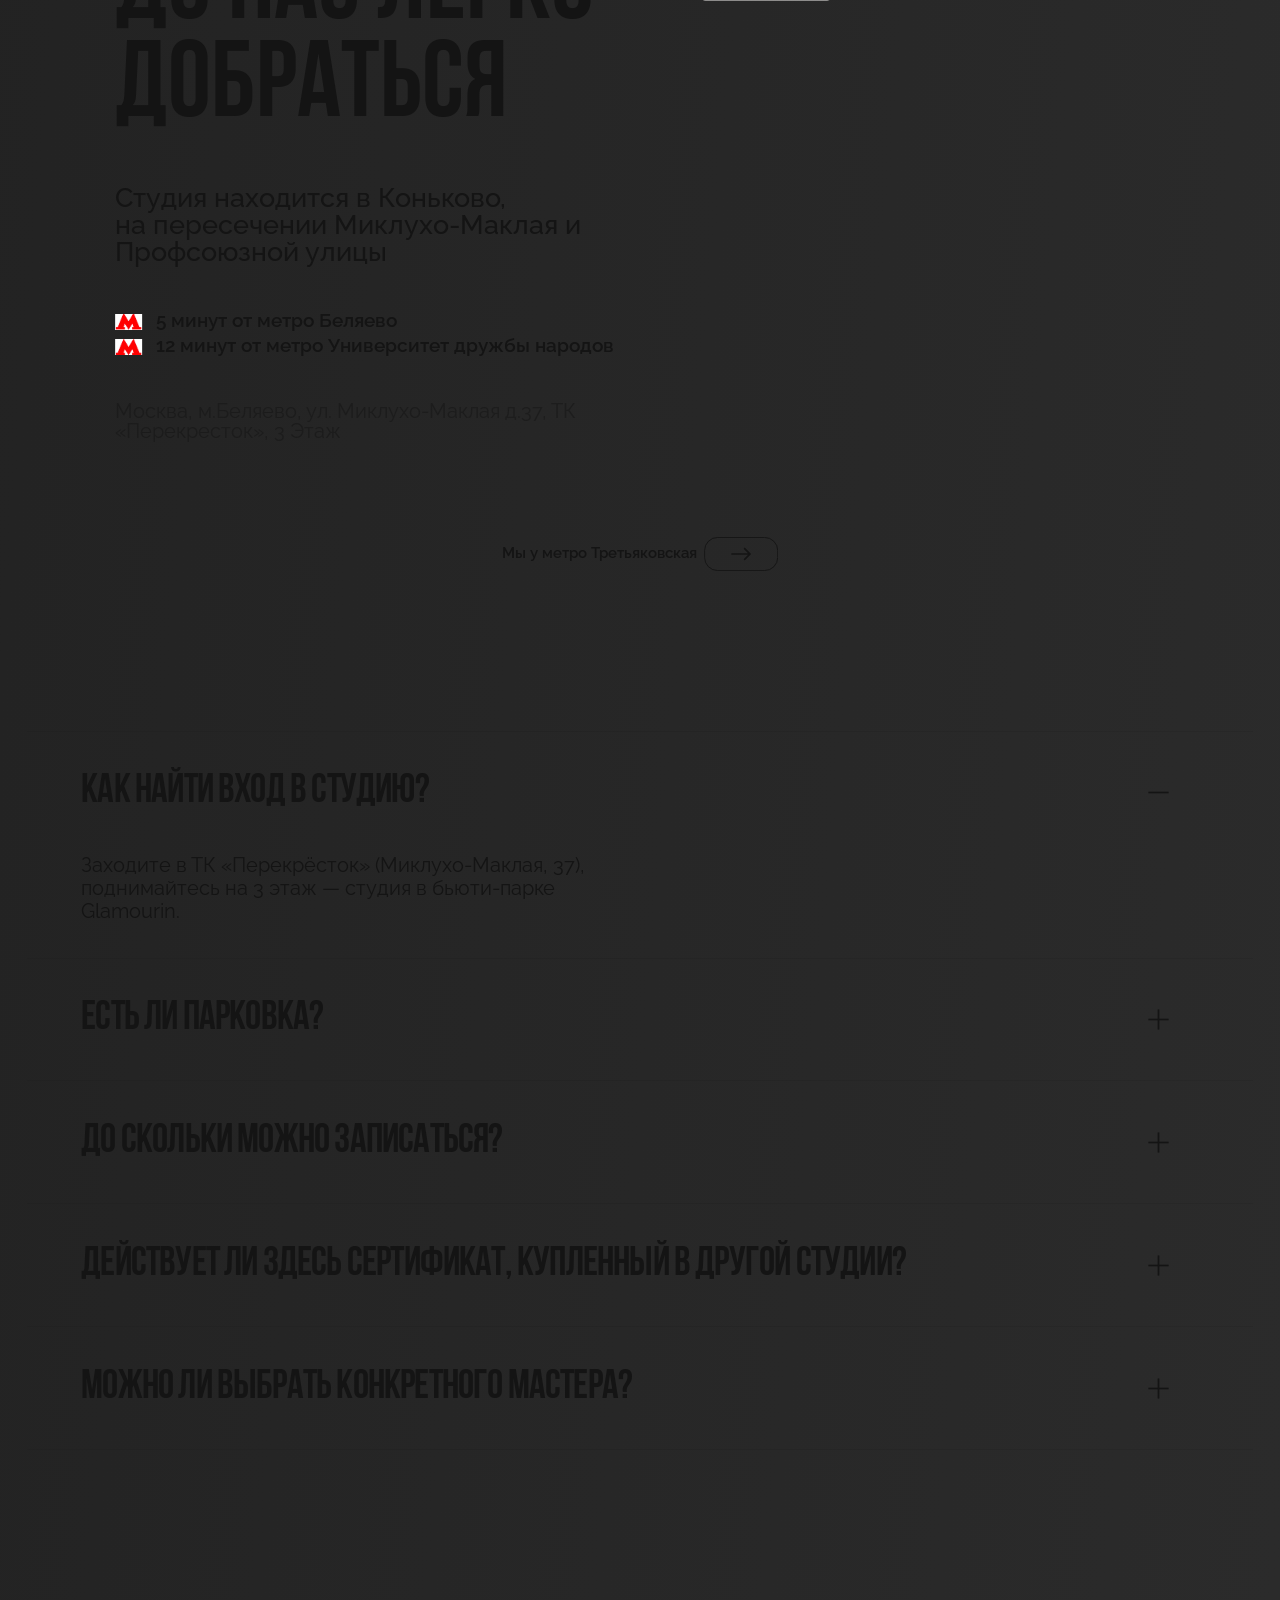
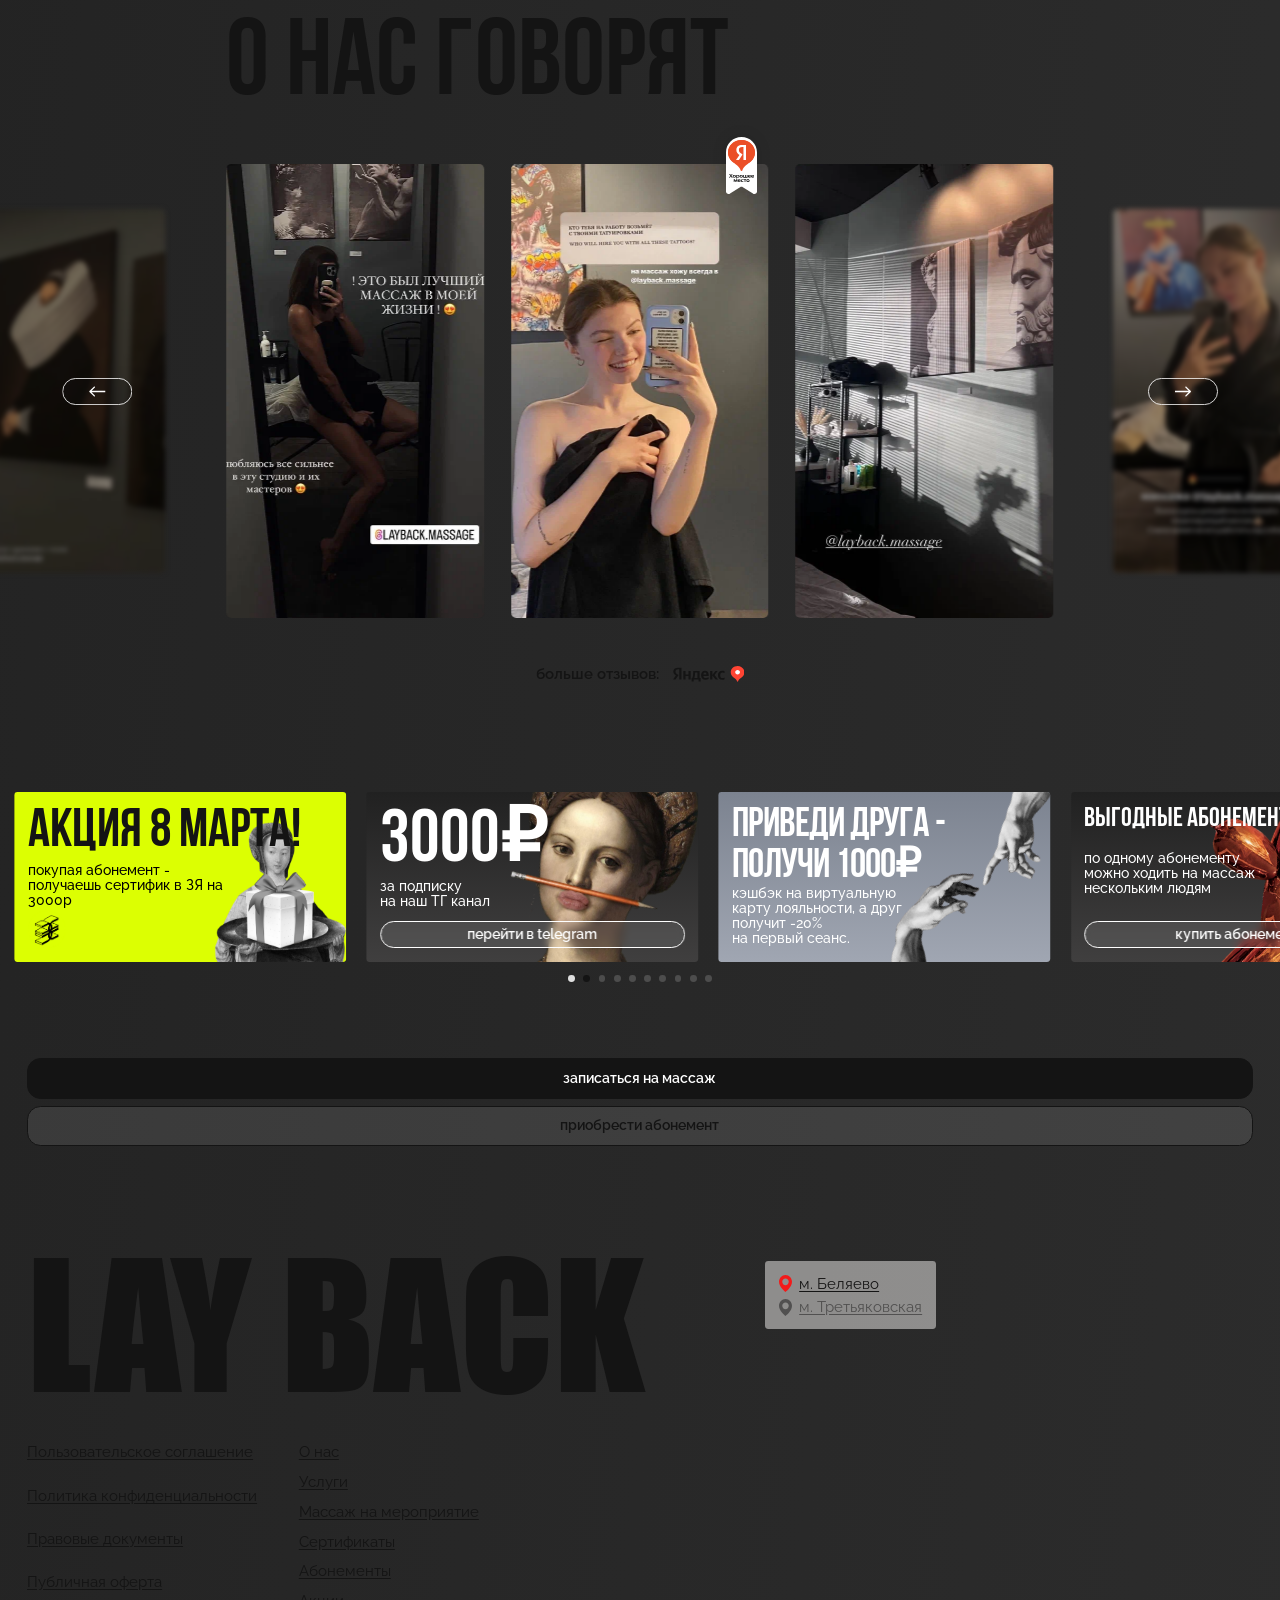
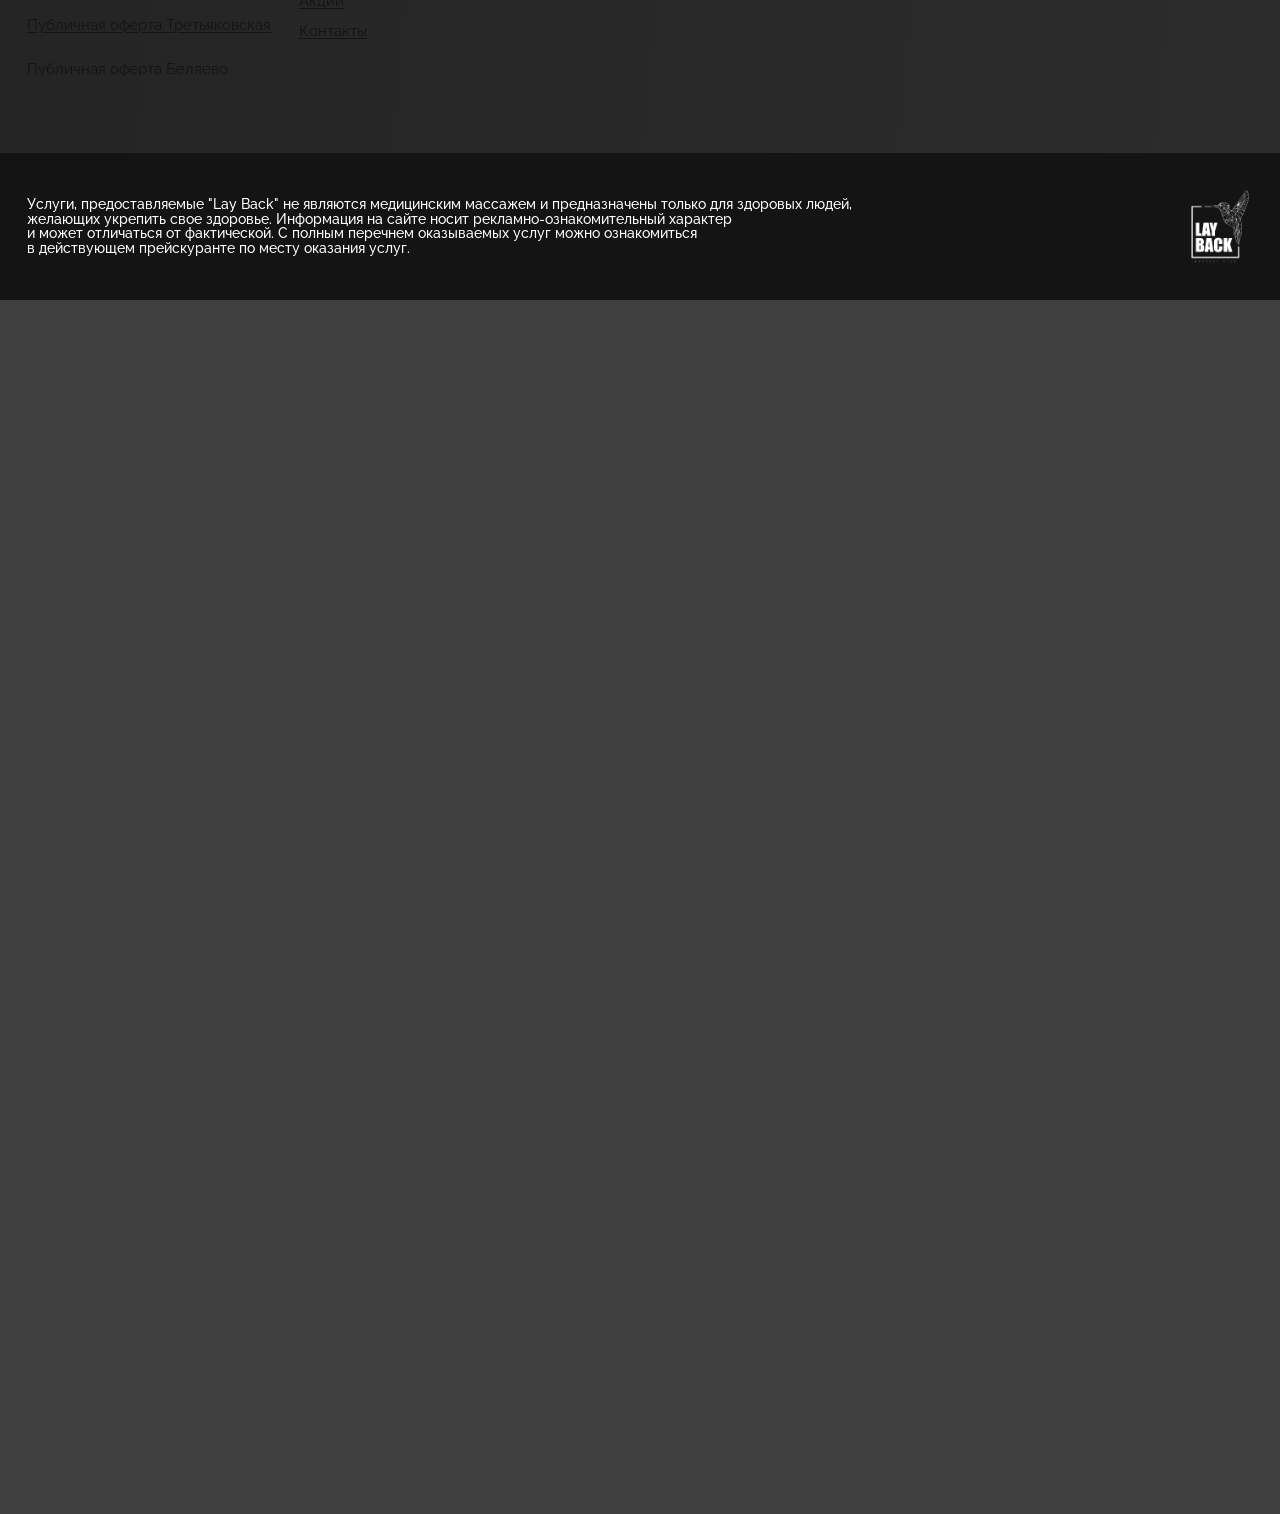
==== commit 647f651f: "Add SEO alt texts and canonical URLs for both branch pages. Co-authored-by: Cursor <cursoragent@curs" ====
--- a/belyaevo/index.html
+++ b/belyaevo/index.html
@@ -4,6 +4,7 @@
   <meta charset="UTF-8">
   <meta name="viewport" content="width=device-width, initial-scale=1">
   <title>LAY BACK — массаж у метро Беляево</title>
+  <link rel="canonical" href="https://lay-back.ru/massazh-belyaevo/">
   <script>
     (function () {
       var q = location.search;
@@ -22,8 +23,8 @@
     })();
   </script>
   <link rel="stylesheet" href="https://cdn.jsdelivr.net/npm/swiper@11/swiper-bundle.min.css">
-  <link rel="stylesheet" href="../css/styles.css?v=17">
-  <link rel="stylesheet" href="../css/mobile.css?v=18">
+  <link rel="stylesheet" href="../css/styles.css?v=18">
+  <link rel="stylesheet" href="../css/mobile.css?v=19">
   <link rel="stylesheet" href="../css/belyaevo.css?v=10">
 </head>
 <body>
@@ -46,8 +47,8 @@
     <div class="hero-stack">
     <section class="hero">
       <div class="hero__bg">
-        <img class="hero__bg-desktop" src="../assets/belyaevo/hero.png" alt="">
-        <img class="hero__bg-mobile" src="../assets/belyaevo/hero-mobile.png" alt="">
+        <img class="hero__bg-desktop" src="../assets/belyaevo/hero.png" alt="Студия массажа LAY BACK у метро Беляево">
+        <img class="hero__bg-mobile" src="../assets/belyaevo/hero-mobile.png" alt="Студия массажа LAY BACK у метро Беляево">
       </div>
       <p class="hero__brand font-bebas">LAY BACK —</p>
       <div class="hero__overlay"></div>
@@ -103,24 +104,24 @@
         <div class="gallery__viewport">
           <div class="gallery__track" id="galleryTrack">
             <div class="gallery__photo" data-photo="0">
-              <img class="gallery__img-desktop" src="../assets/belyaevo/d-g01.png" alt="">
-              <img class="gallery__img-mobile" src="../assets/belyaevo/m-g01.png" alt="">
+              <img class="gallery__img-desktop" src="../assets/belyaevo/d-g01.png" alt="Интерьер студии массажа LAY BACK в Беляево — фото 1">
+              <img class="gallery__img-mobile" src="../assets/belyaevo/m-g01.png" alt="Интерьер студии массажа LAY BACK в Беляево — фото 1">
             </div>
             <div class="gallery__photo" data-photo="1">
-              <img class="gallery__img-desktop" src="../assets/belyaevo/d-g02.png" alt="">
-              <img class="gallery__img-mobile" src="../assets/belyaevo/m-g02.png" alt="">
+              <img class="gallery__img-desktop" src="../assets/belyaevo/d-g02.png" alt="Интерьер студии массажа LAY BACK в Беляево — фото 2">
+              <img class="gallery__img-mobile" src="../assets/belyaevo/m-g02.png" alt="Интерьер студии массажа LAY BACK в Беляево — фото 2">
             </div>
             <div class="gallery__photo is-center" data-photo="2">
-              <img class="gallery__img-desktop" src="../assets/belyaevo/d-g03.png" alt="">
-              <img class="gallery__img-mobile" src="../assets/belyaevo/m-g03.png" alt="">
+              <img class="gallery__img-desktop" src="../assets/belyaevo/d-g03.png" alt="Интерьер студии массажа LAY BACK в Беляево — фото 3">
+              <img class="gallery__img-mobile" src="../assets/belyaevo/m-g03.png" alt="Интерьер студии массажа LAY BACK в Беляево — фото 3">
             </div>
             <div class="gallery__photo" data-photo="3">
-              <img class="gallery__img-desktop" src="../assets/belyaevo/d-g04.png" alt="">
-              <img class="gallery__img-mobile" src="../assets/belyaevo/m-g04.png" alt="">
+              <img class="gallery__img-desktop" src="../assets/belyaevo/d-g04.png" alt="Интерьер студии массажа LAY BACK в Беляево — фото 4">
+              <img class="gallery__img-mobile" src="../assets/belyaevo/m-g04.png" alt="Интерьер студии массажа LAY BACK в Беляево — фото 4">
             </div>
             <div class="gallery__photo" data-photo="4">
-              <img class="gallery__img-desktop" src="../assets/belyaevo/d-g05.png" alt="">
-              <img class="gallery__img-mobile" src="../assets/belyaevo/m-g05.png" alt="">
+              <img class="gallery__img-desktop" src="../assets/belyaevo/d-g05.png" alt="Интерьер студии массажа LAY BACK в Беляево — фото 5">
+              <img class="gallery__img-mobile" src="../assets/belyaevo/m-g05.png" alt="Интерьер студии массажа LAY BACK в Беляево — фото 5">
             </div>
           </div>
           <div class="gallery__controls">
@@ -181,7 +182,7 @@
         </div>
         <div class="location__map">
           <div class="location__map-img">
-            <iframe class="js-map-frame" title="Карта студии LAY BACK" src="https://yandex.ru/map-widget/v1/?ll=37.5294%2C55.6775&z=16&pt=37.5294,55.6775,pm2rdm&l=map"></iframe>
+            <iframe class="js-map-frame" title="Метро Беляево" src="https://yandex.ru/map-widget/v1/?ll=37.5294%2C55.6775&z=16&pt=37.5294,55.6775,pm2rdm&l=map"></iframe>
           </div>
           <div class="map-switcher map-switcher--location">
             <button class="map-switcher__item js-move-map-btn is-active" type="button" data-map="https://yandex.ru/map-widget/v1/?ll=37.5294%2C55.6775&z=16&pt=37.5294,55.6775,pm2rdm&l=map">
@@ -288,15 +289,15 @@
       </div>
       <div class="reviews__slider js-reviews-slider">
         <div class="reviews__track" id="reviewsTrack">
-          <div class="reviews-slide"><img src="../assets/review-p6.png" alt=""></div>
-          <div class="reviews-slide"><img src="../assets/review-p5.png" alt=""></div>
-          <div class="reviews-slide"><img src="../assets/review-p4.png" alt=""></div>
-          <div class="reviews-slide"><img src="../assets/review-a2.png" alt=""></div>
-          <div class="reviews-slide is-active"><img src="../assets/review-active.png" alt=""></div>
-          <div class="reviews-slide"><img src="../assets/review-a1.png" alt=""></div>
-          <div class="reviews-slide"><img src="../assets/review-p3.png" alt=""></div>
-          <div class="reviews-slide"><img src="../assets/review-p2.png" alt=""></div>
-          <div class="reviews-slide"><img src="../assets/review-p1.png" alt=""></div>
+          <div class="reviews-slide"><img src="../assets/review-p6.png" alt="Отзыв о студии массажа LAY BACK в Беляево — 6"></div>
+          <div class="reviews-slide"><img src="../assets/review-p5.png" alt="Отзыв о студии массажа LAY BACK в Беляево — 5"></div>
+          <div class="reviews-slide"><img src="../assets/review-p4.png" alt="Отзыв о студии массажа LAY BACK в Беляево — 4"></div>
+          <div class="reviews-slide"><img src="../assets/review-a2.png" alt="Отзыв о студии массажа LAY BACK в Беляево — 2"></div>
+          <div class="reviews-slide is-active"><img src="../assets/review-active.png" alt="Отзыв о студии массажа LAY BACK в Беляево — 1"></div>
+          <div class="reviews-slide"><img src="../assets/review-a1.png" alt="Отзыв о студии массажа LAY BACK в Беляево — 3"></div>
+          <div class="reviews-slide"><img src="../assets/review-p3.png" alt="Отзыв о студии массажа LAY BACK в Беляево — 3"></div>
+          <div class="reviews-slide"><img src="../assets/review-p2.png" alt="Отзыв о студии массажа LAY BACK в Беляево — 2"></div>
+          <div class="reviews-slide"><img src="../assets/review-p1.png" alt="Отзыв о студии массажа LAY BACK в Беляево — 1"></div>
         </div>
         <div class="reviews-slider__nav">
           <button class="reviews__arrow reviews__arrow--prev" type="button" aria-label="Назад">
@@ -319,7 +320,7 @@
       <div class="swiper js-offers-slider">
         <div class="swiper-wrapper">
           <article class="swiper-slide sale-card sale-card--wake">
-            <div class="sale-card__art"><img src="../assets/sale-art5.png" alt=""></div>
+            <div class="sale-card__art"><img src="../assets/sale-art5.png" alt="Акция «Пробуждение»: −20% на запись в будние дни с 10:00 до 13:00"></div>
             <div class="sale-card__content">
               <p class="sale-card__title font-bebas">акция «пробуждение»</p>
               <p class="sale-card__discount font-bebas">-20%</p>
@@ -327,16 +328,16 @@
             </div>
           </article>
           <article class="swiper-slide sale-card sale-card--march">
-            <div class="sale-card__art"><img src="../assets/sale-art4.png" alt=""></div>
+            <div class="sale-card__art"><img src="../assets/sale-art4.png" alt="Акция к 8 Марта: сертификат при покупке абонемента"></div>
             <div class="sale-card__content">
               <p class="sale-card__title font-bebas">акция 8 марта!</p>
               <p class="sale-card__text">покупая абонемент - получаешь сертифик в ЗЯ на 3000р</p>
-              <div class="sale-card__logo"><img src="../assets/sale-logo-zy.png" alt=""></div>
+              <div class="sale-card__logo"><img src="../assets/sale-logo-zy.png" alt="Сертификат «Золотое Яблоко» — подарок за абонемент"></div>
             </div>
           </article>
           <article class="swiper-slide sale-card sale-card--tg">
             <div class="sale-card__art-wrap">
-              <div class="sale-card__art"><img src="../assets/sale-art3.png" alt=""></div>
+              <div class="sale-card__art"><img src="../assets/sale-art3.png" alt="3000 ₽ за подписку на Telegram-канал LAY BACK"></div>
             </div>
             <div class="sale-card__content">
               <p class="sale-card__title font-bebas">3000₽</p>
@@ -346,7 +347,7 @@
           </article>
           <article class="swiper-slide sale-card sale-card--friend">
             <div class="sale-card__art-wrap">
-              <div class="sale-card__art"><img src="../assets/sale-art2.png" alt=""></div>
+              <div class="sale-card__art"><img src="../assets/sale-art2.png" alt="Приведи друга: 1000 ₽ кэшбэк и −20% на первый сеанс другу"></div>
             </div>
             <div class="sale-card__content">
               <p class="sale-card__title font-bebas">Приведи друга - получи 1000₽</p>
@@ -355,7 +356,7 @@
           </article>
           <article class="swiper-slide sale-card sale-card--pass">
             <div class="sale-card__art-wrap">
-              <div class="sale-card__art"><img src="../assets/sale-art1.png" alt=""></div>
+              <div class="sale-card__art"><img src="../assets/sale-art1.png" alt="Абонементы LAY BACK — выгодный курс массажа"></div>
             </div>
             <div class="sale-card__content">
               <p class="sale-card__title font-bebas">Выгодные абонементы</p>
@@ -398,7 +399,7 @@
           </nav>
         </div>
         <div class="footer__map">
-          <iframe class="js-map-frame" title="Карта студии LAY BACK" src="https://yandex.ru/map-widget/v1/?ll=37.5294%2C55.6775&z=16&pt=37.5294,55.6775,pm2rdm&l=map"></iframe>
+          <iframe class="js-map-frame" title="Метро Беляево" src="https://yandex.ru/map-widget/v1/?ll=37.5294%2C55.6775&z=16&pt=37.5294,55.6775,pm2rdm&l=map"></iframe>
           <div class="map-switcher map-switcher--footer">
             <button class="map-switcher__item js-move-map-btn is-active" type="button" data-map="https://yandex.ru/map-widget/v1/?ll=37.5294%2C55.6775&z=16&pt=37.5294,55.6775,pm2rdm&l=map">
               <span class="map-switcher__icon"><img src="../assets/icon-metro.svg" alt=""></span>
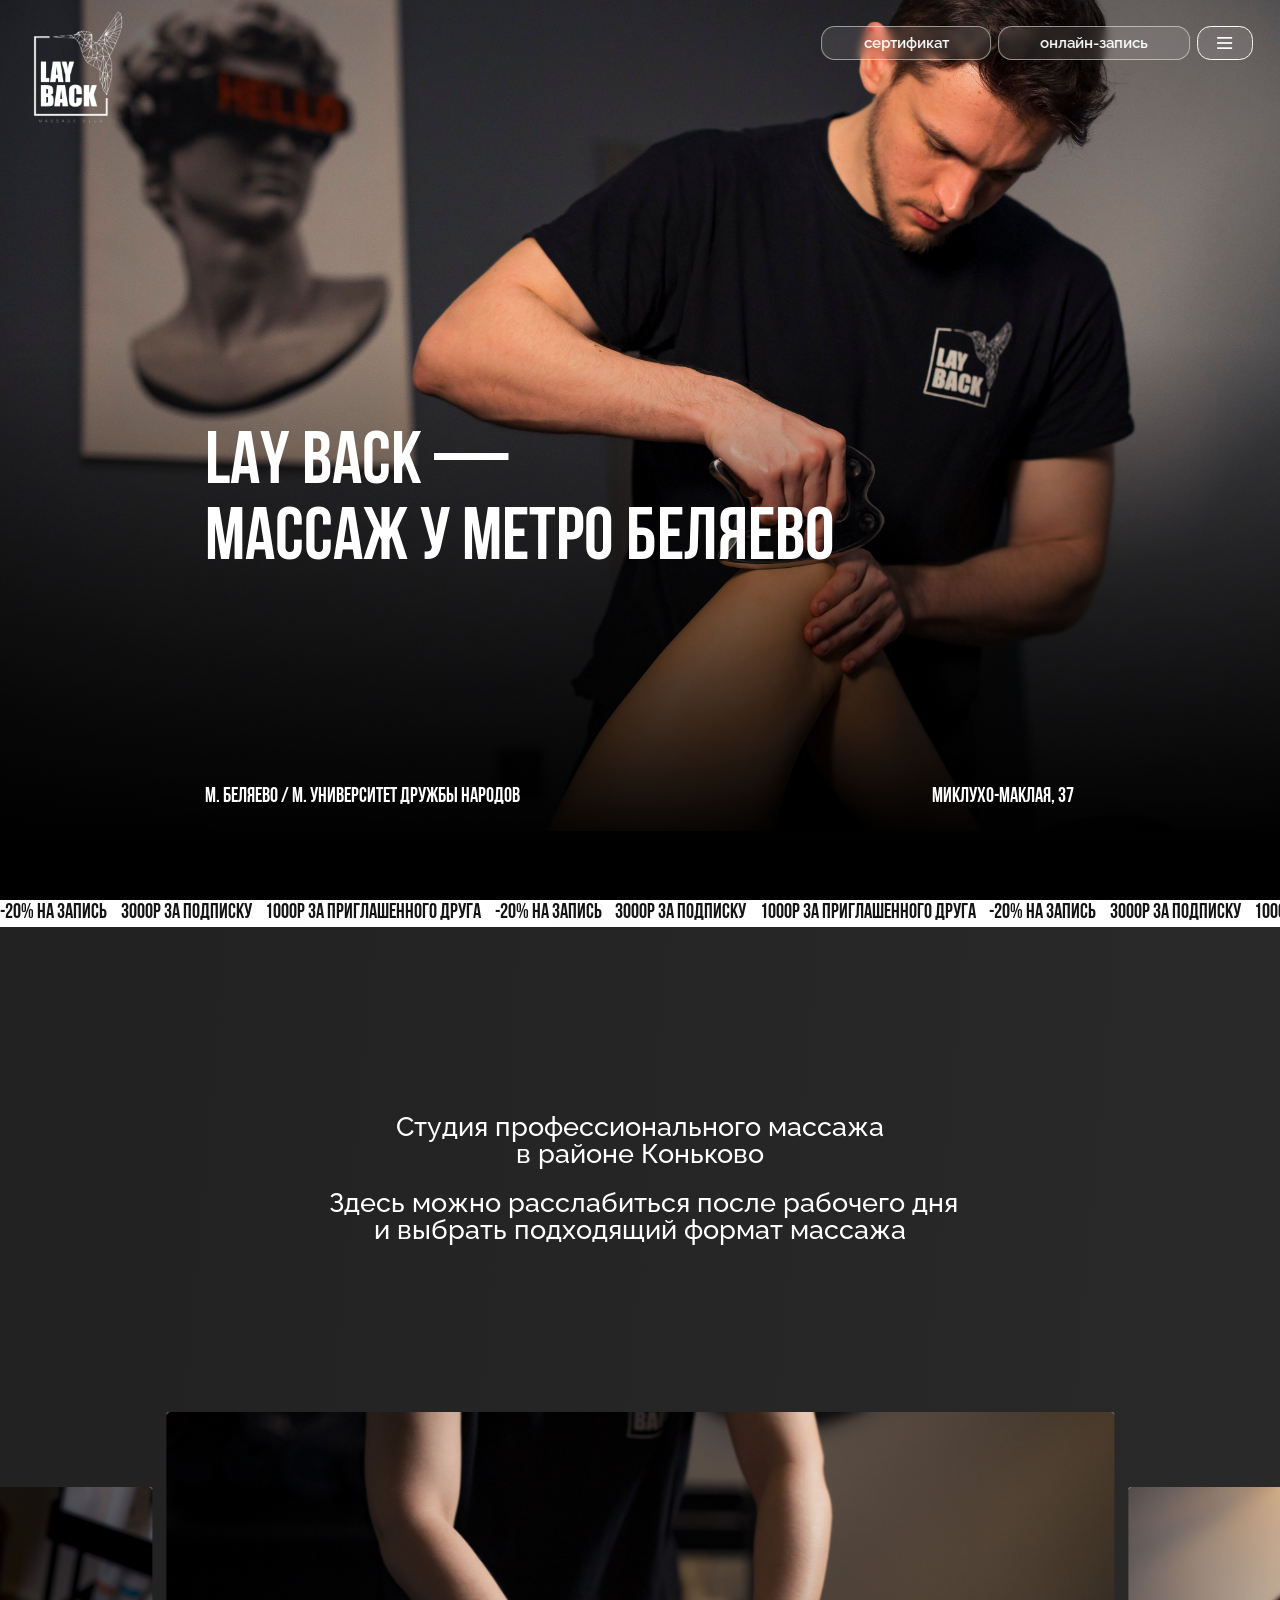
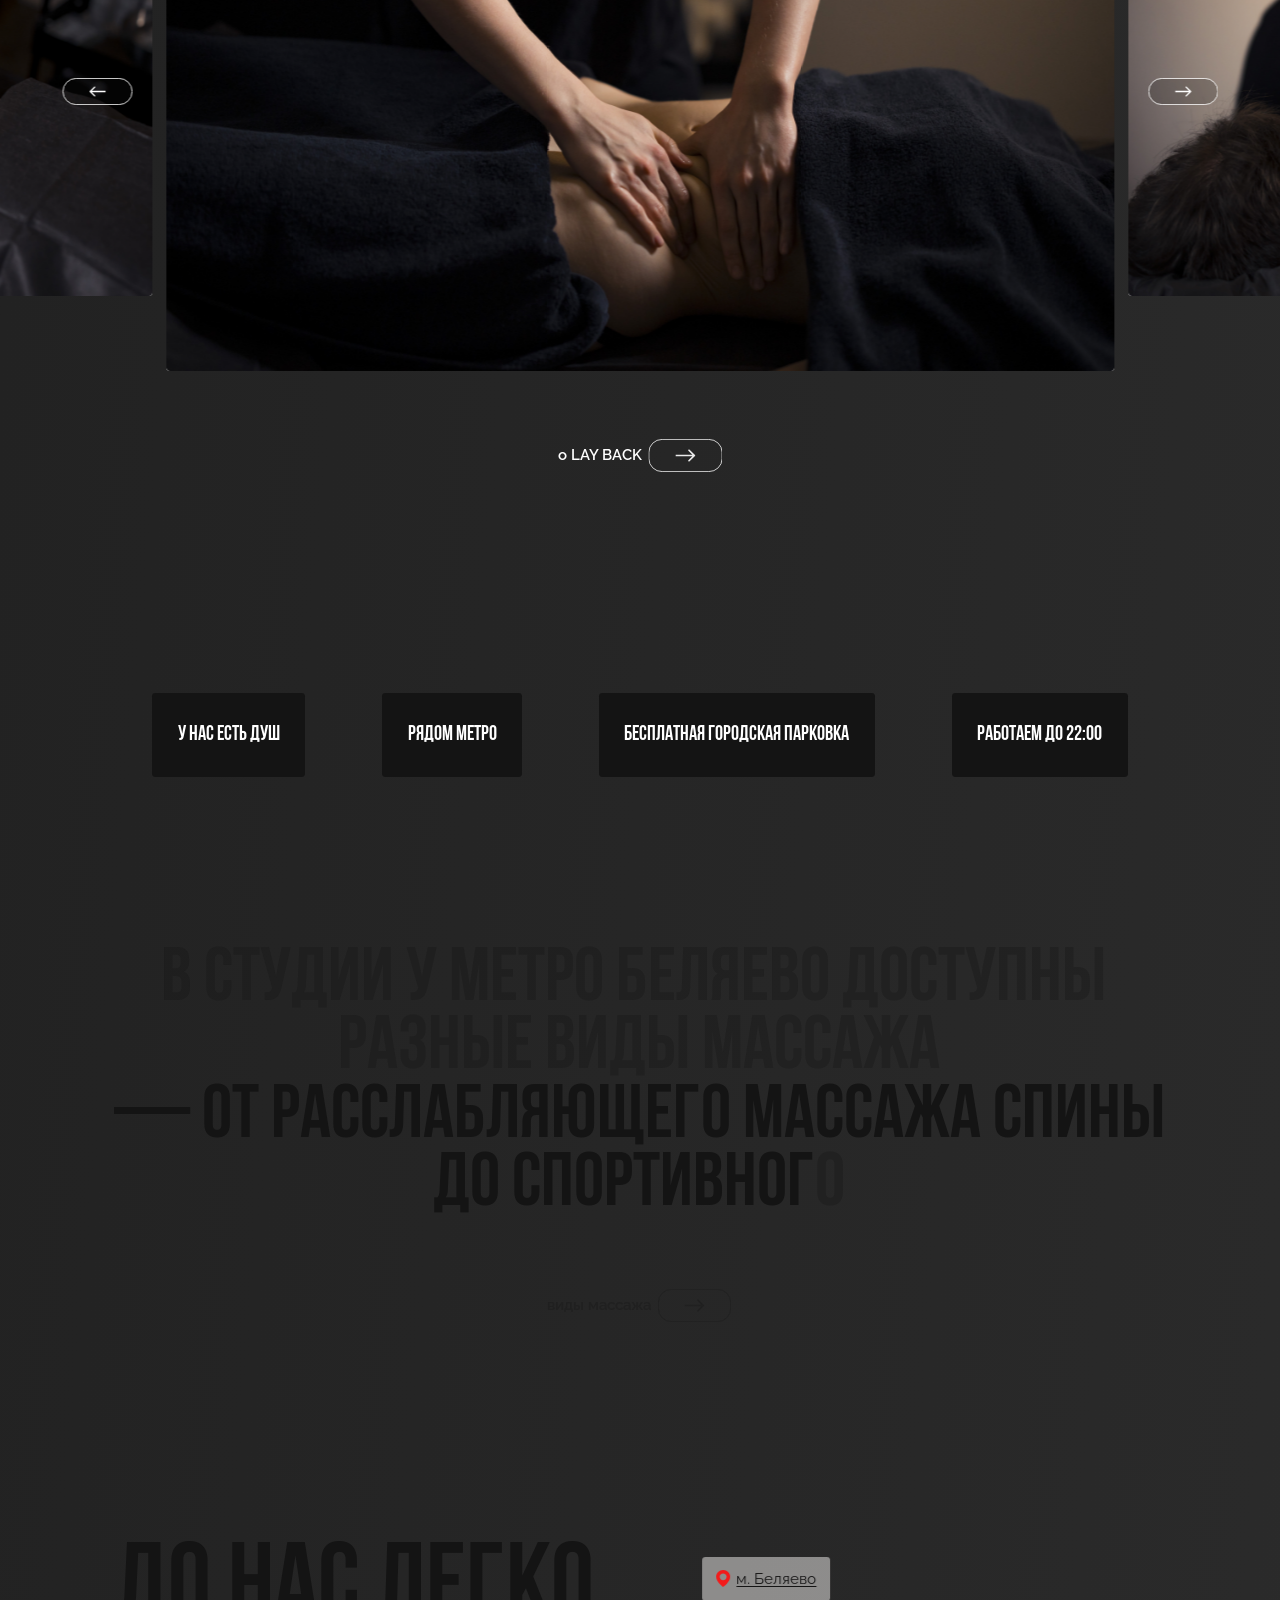
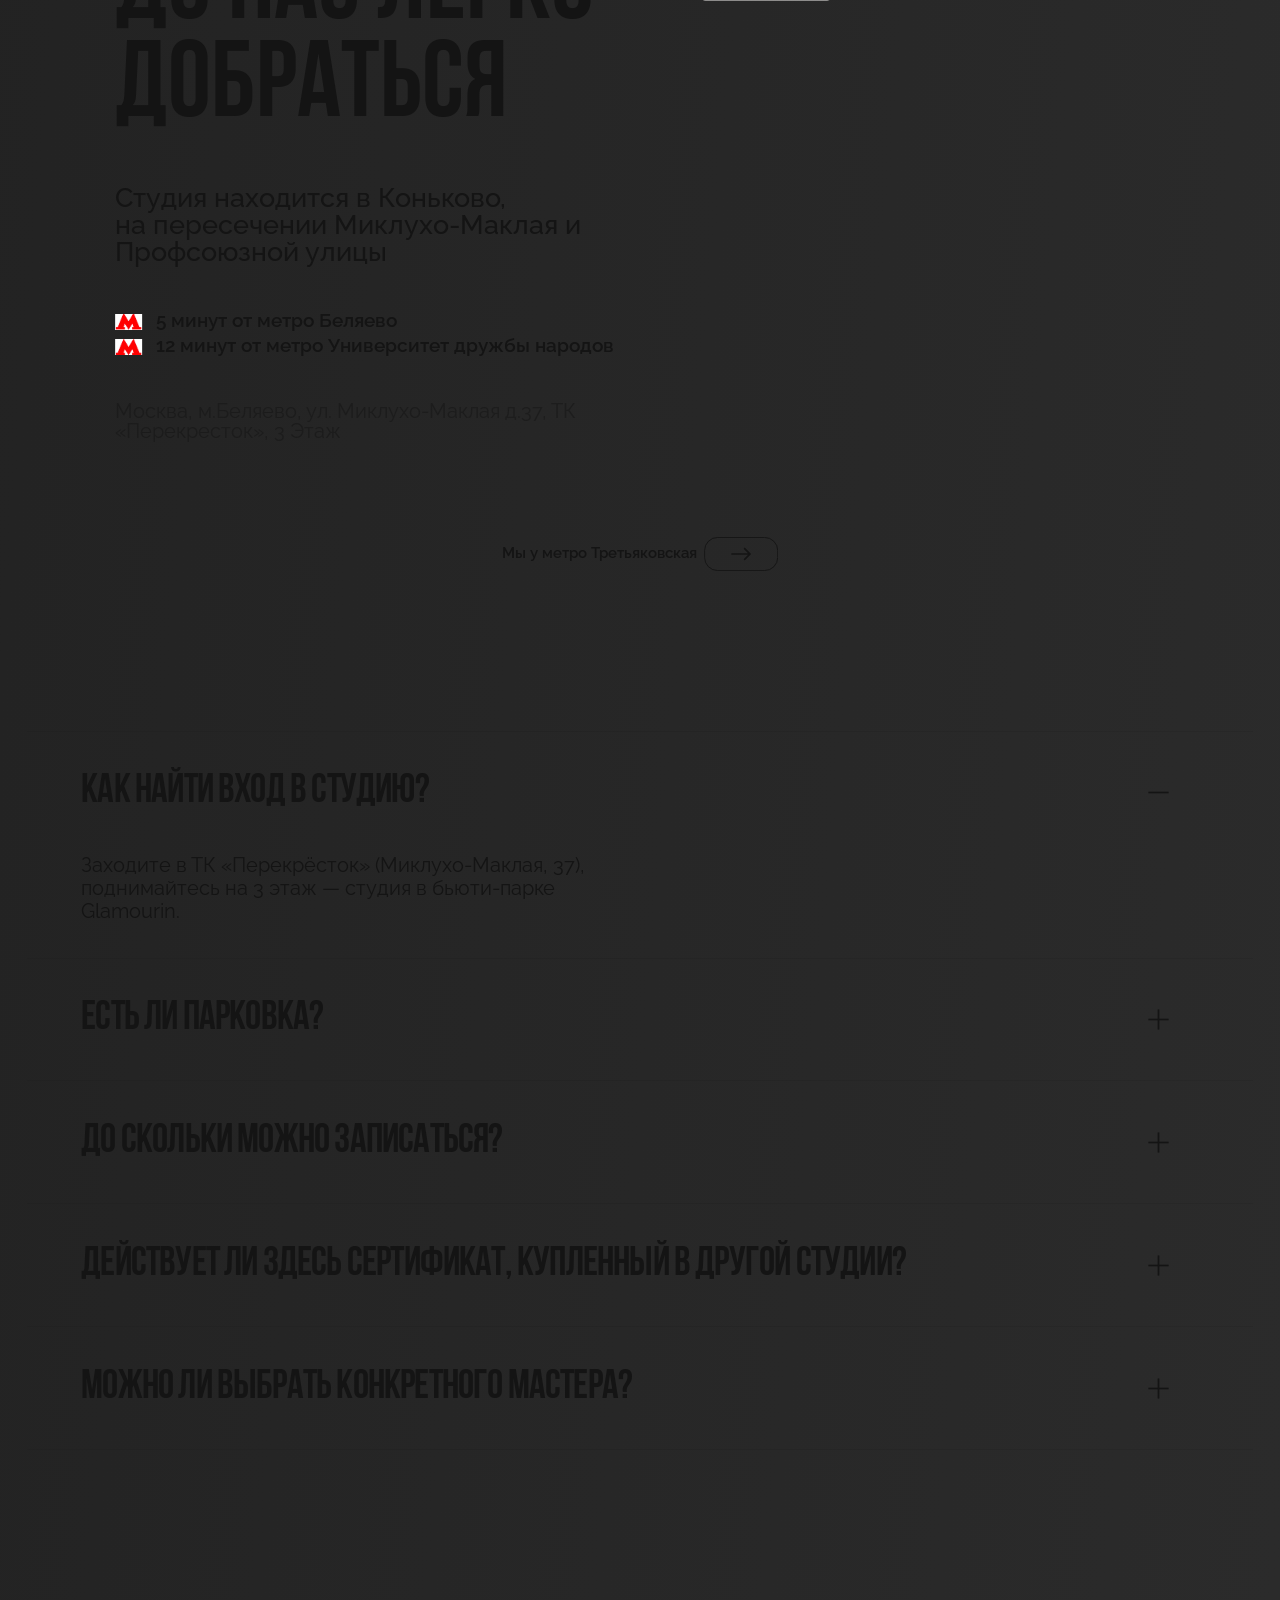
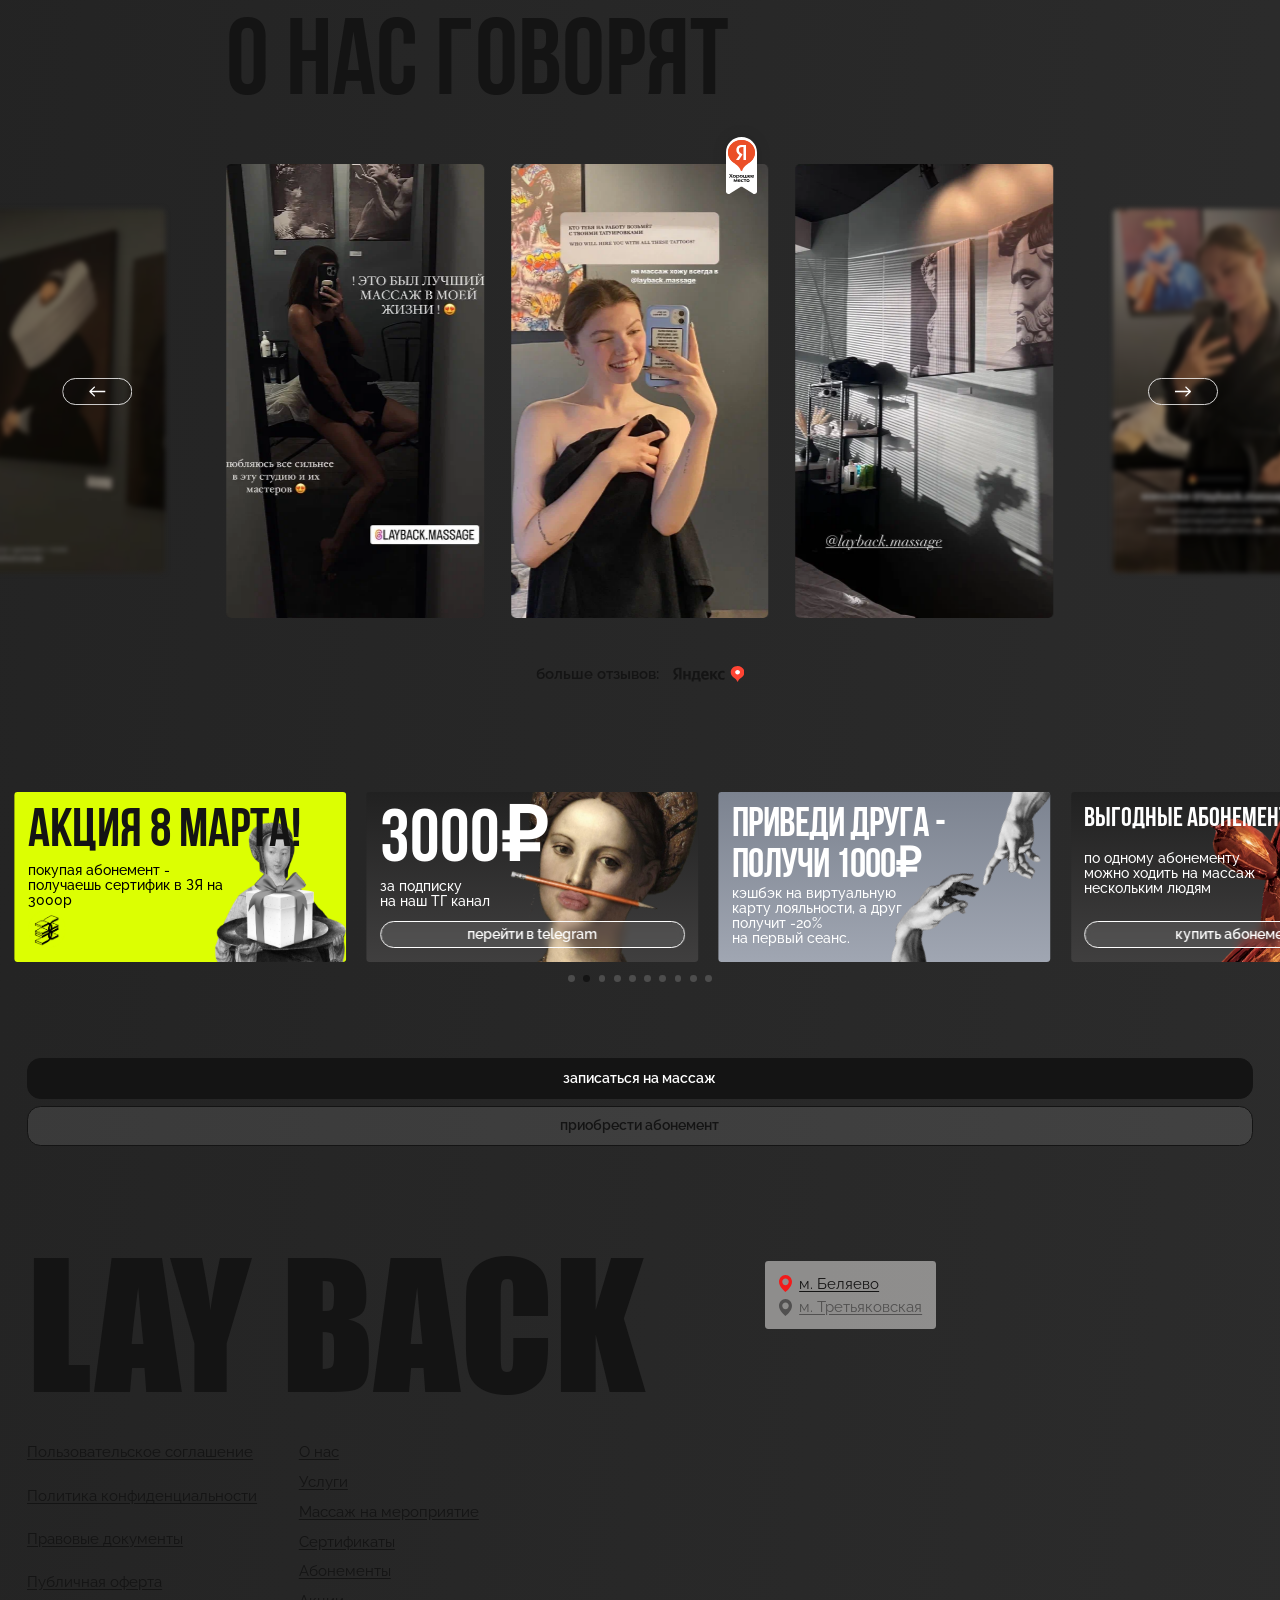
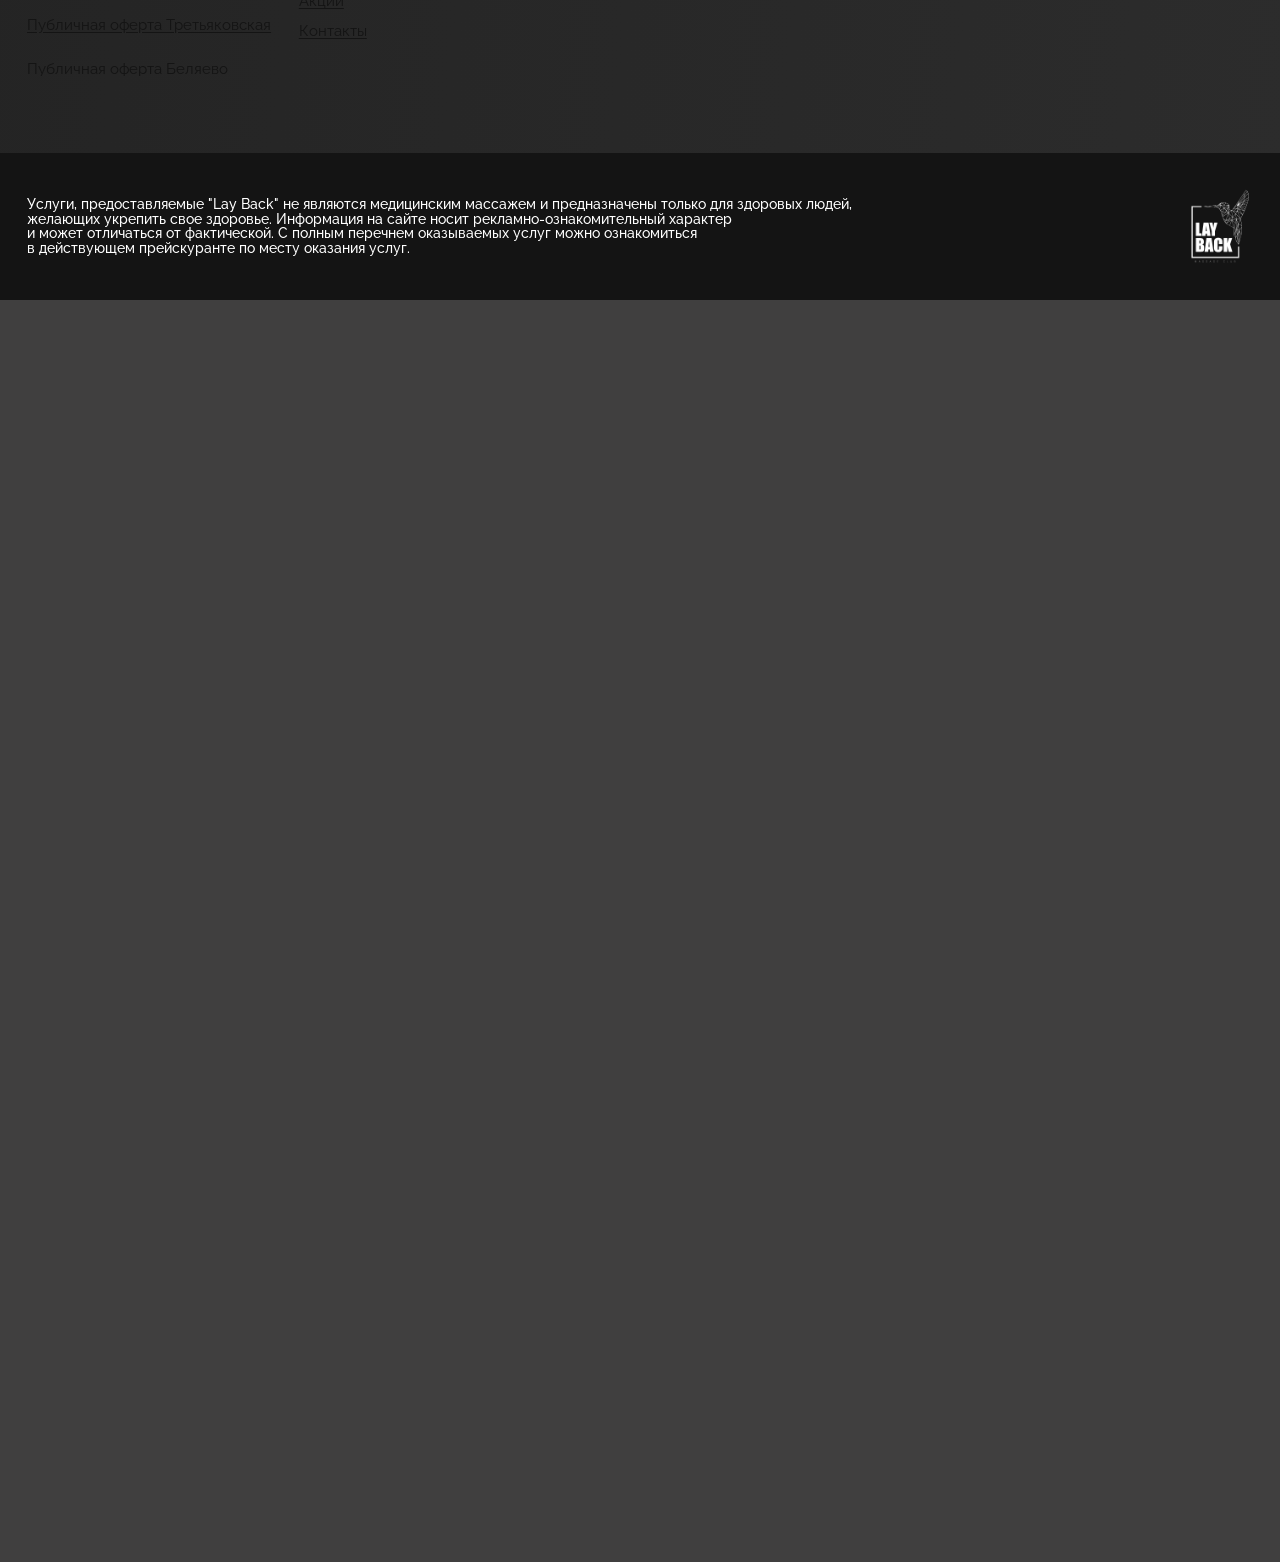
==== commit c0ed14ad: "Relayout the reviews carousel when the viewport mode changes. Slide sizes and gaps differ per mode, " ====
--- a/belyaevo/index.html
+++ b/belyaevo/index.html
@@ -23,8 +23,8 @@
     })();
   </script>
   <link rel="stylesheet" href="https://cdn.jsdelivr.net/npm/swiper@11/swiper-bundle.min.css">
-  <link rel="stylesheet" href="../css/styles.css?v=18">
-  <link rel="stylesheet" href="../css/mobile.css?v=19">
+  <link rel="stylesheet" href="../css/styles.css?v=19">
+  <link rel="stylesheet" href="../css/mobile.css?v=20">
   <link rel="stylesheet" href="../css/belyaevo.css?v=10">
 </head>
 <body>
@@ -97,7 +97,7 @@
 
     <section class="about">
       <div class="about__intro">
-        <p>Студия профессионального массажа<br>в районе Коньково</p>
+        <p>Студия профессионального массажа<span class="is-break-space"> </span><br>в районе Коньково</p>
         <p> Здесь можно расслабиться после рабочего дня<br>и выбрать подходящий формат массажа</p>
       </div>
       <div class="gallery">
@@ -425,6 +425,6 @@
     <a class="hero__cta-btn hero__cta-btn--ghost" href="https://lay-back.ru/sertifikaty/">сертификат</a>
   </div>
   <script src="https://cdn.jsdelivr.net/npm/swiper@11/swiper-bundle.min.js"></script>
-  <script src="../js/main.js?v=12"></script>
+  <script src="../js/main.js?v=14"></script>
 </body>
 </html>
--- a/css/styles.css
+++ b/css/styles.css
@@ -566,6 +566,11 @@
   display: none;
 }
 
+/* пробел вместо скрытого переноса — иначе слова слипаются */
+.is-break-space {
+  display: none;
+}
+
 .hero__meta {
   display: flex;
   align-items: center;
--- a/css/mobile.css
+++ b/css/mobile.css
@@ -4,6 +4,10 @@
 }
 
 html.is-mobile .is-mobile-break {
+  display: inline;
+}
+
+html.is-mobile .is-break-space {
   display: inline;
 }
 
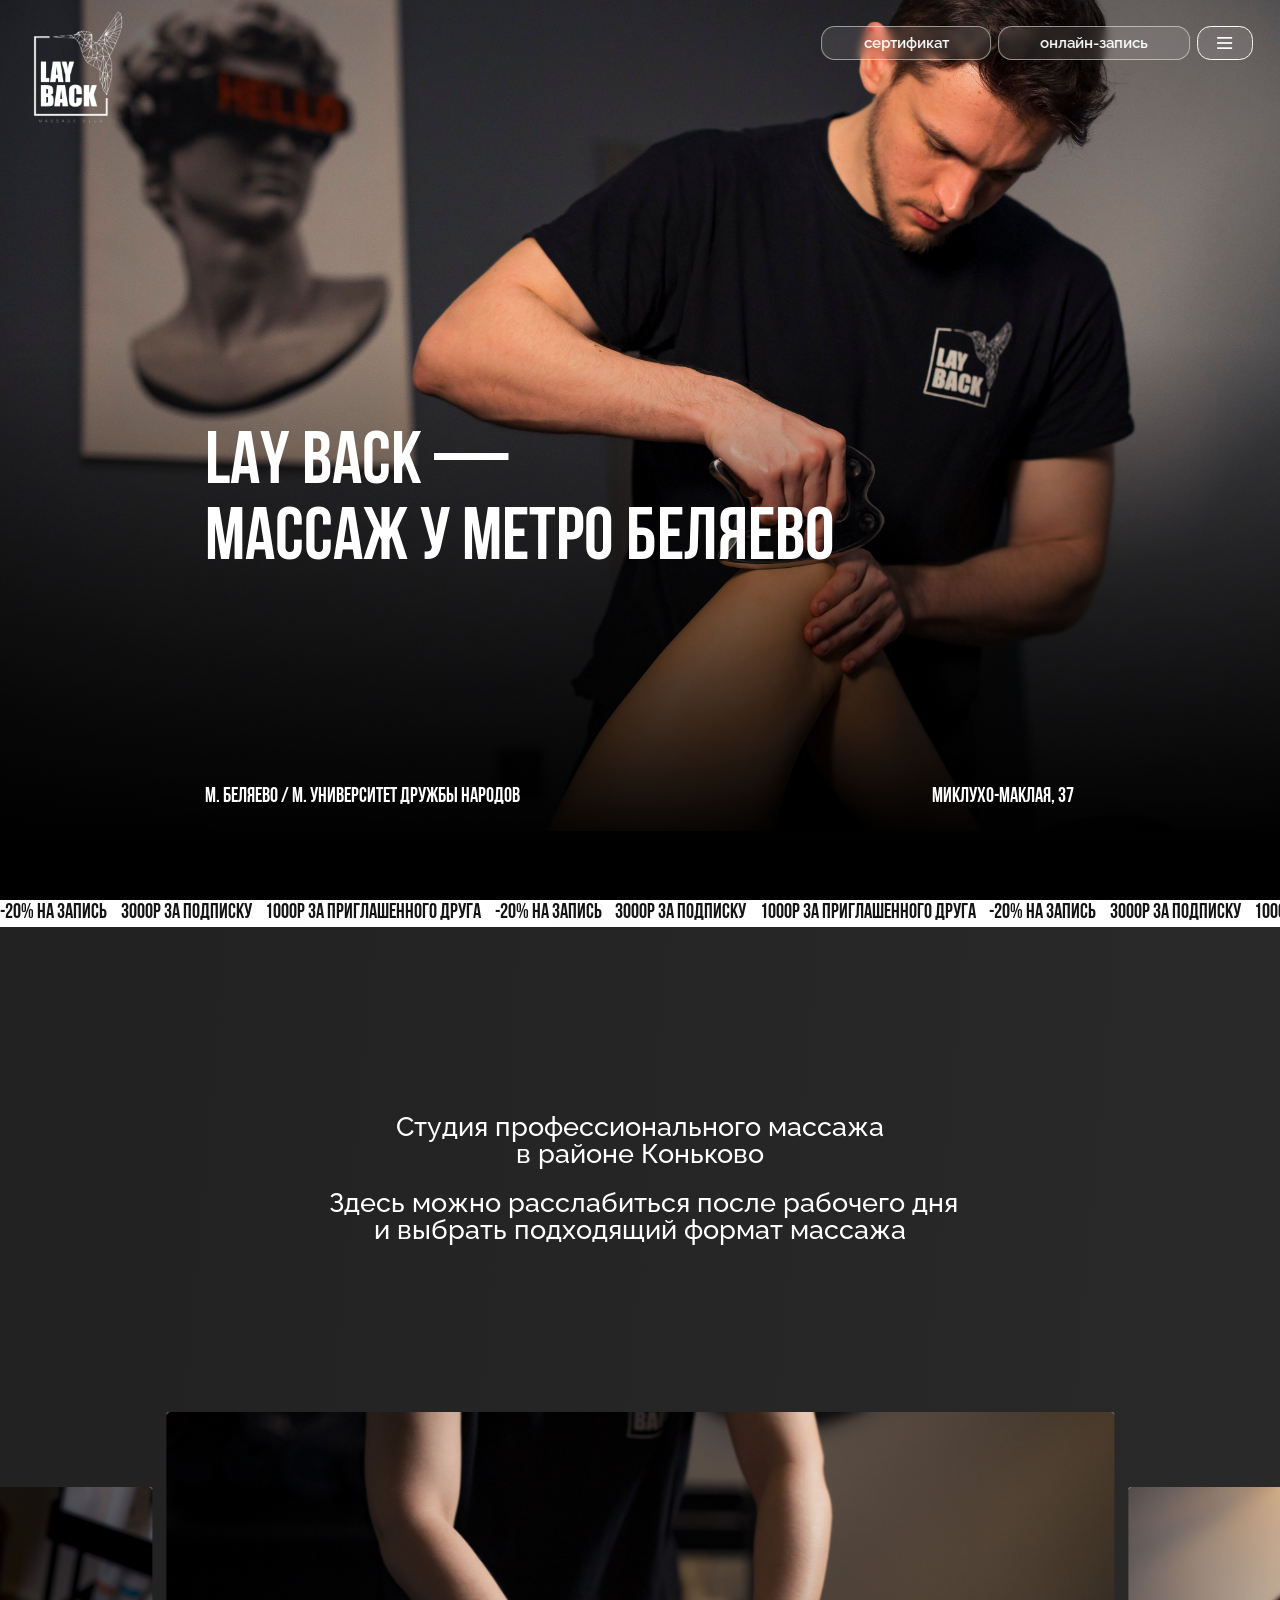
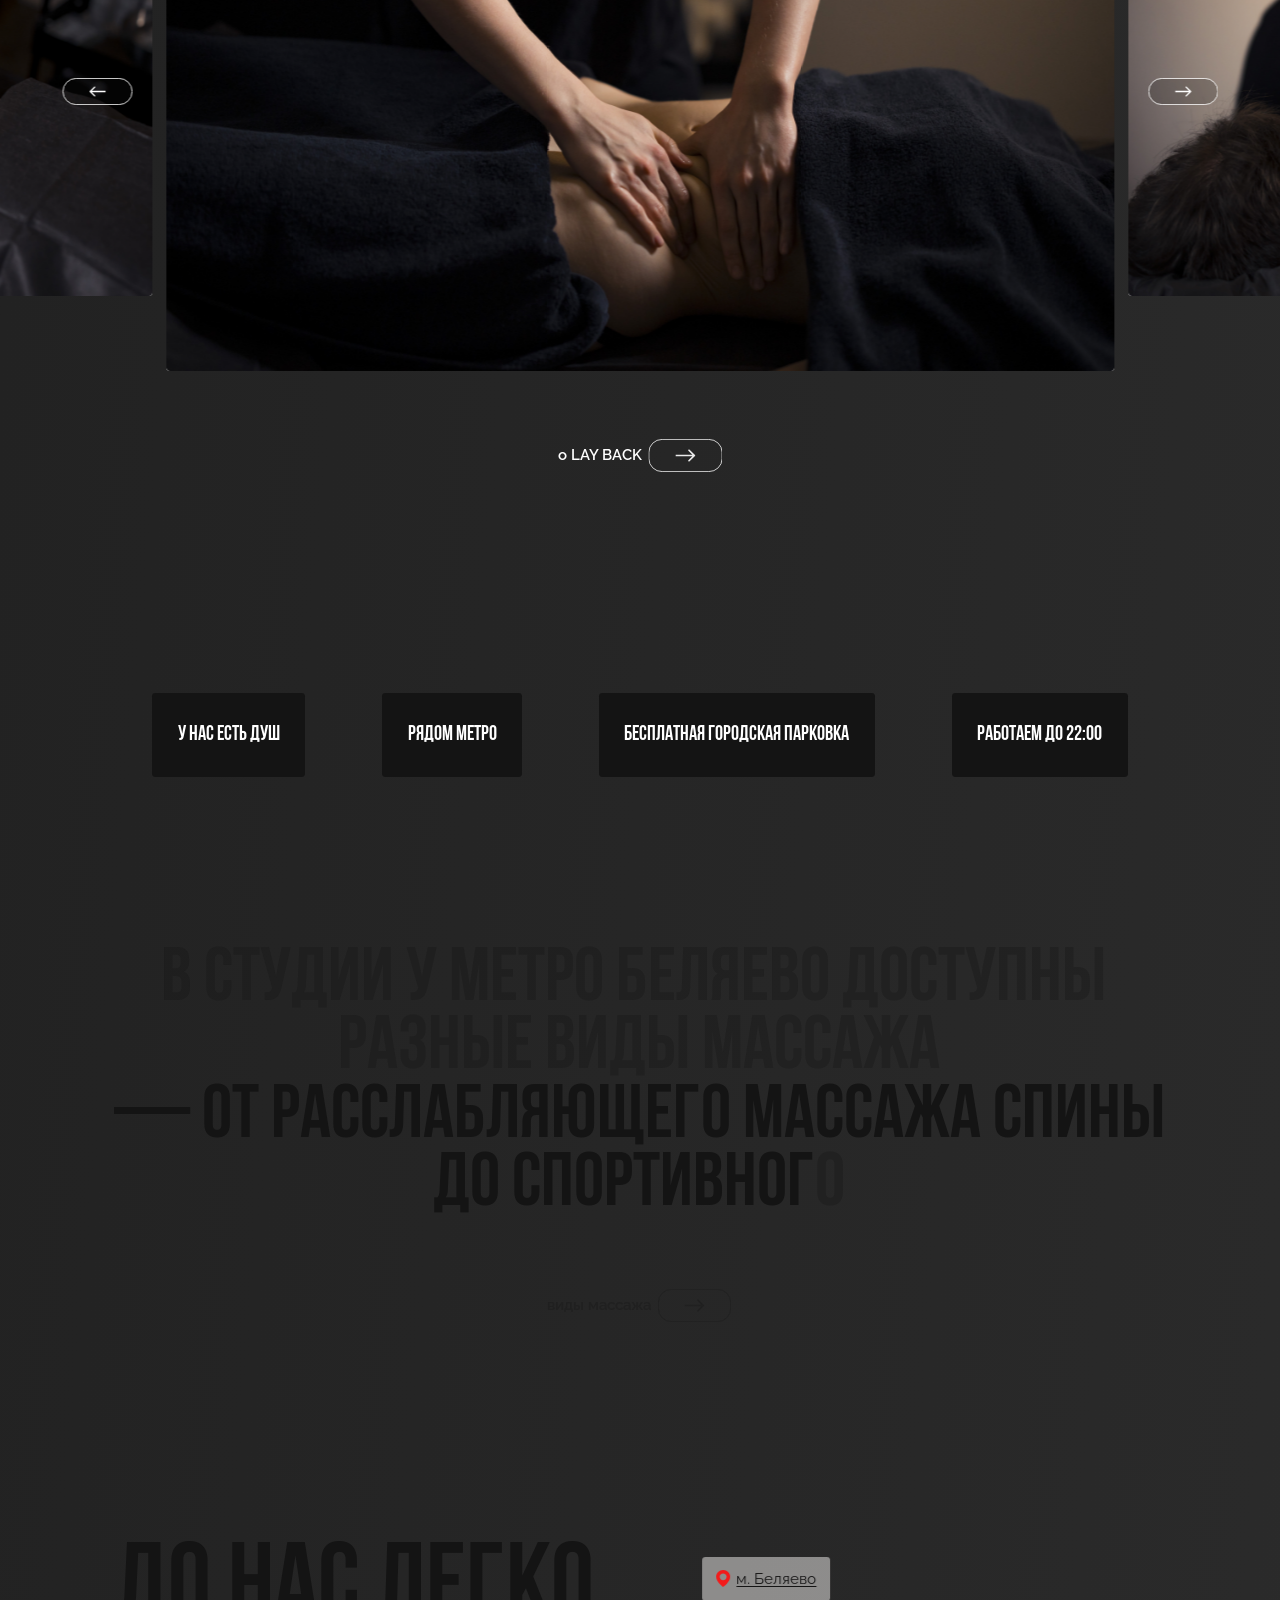
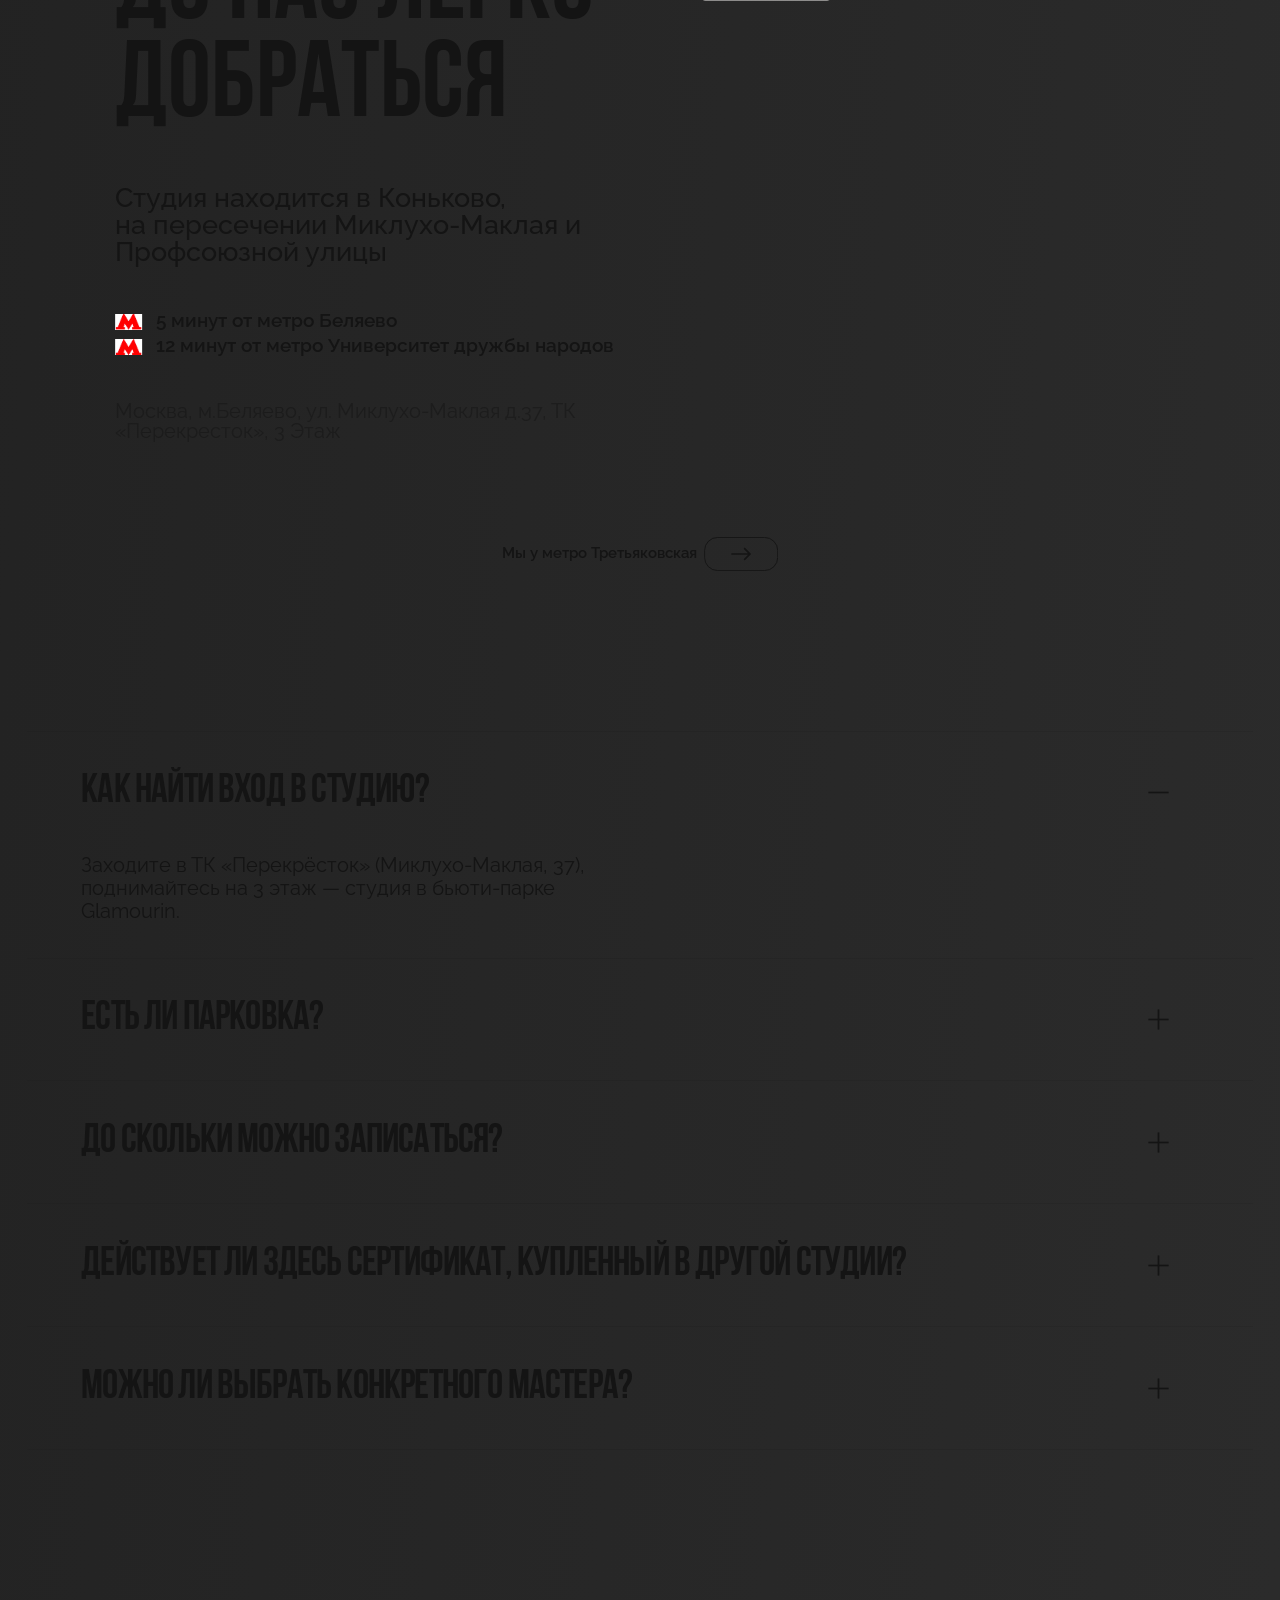
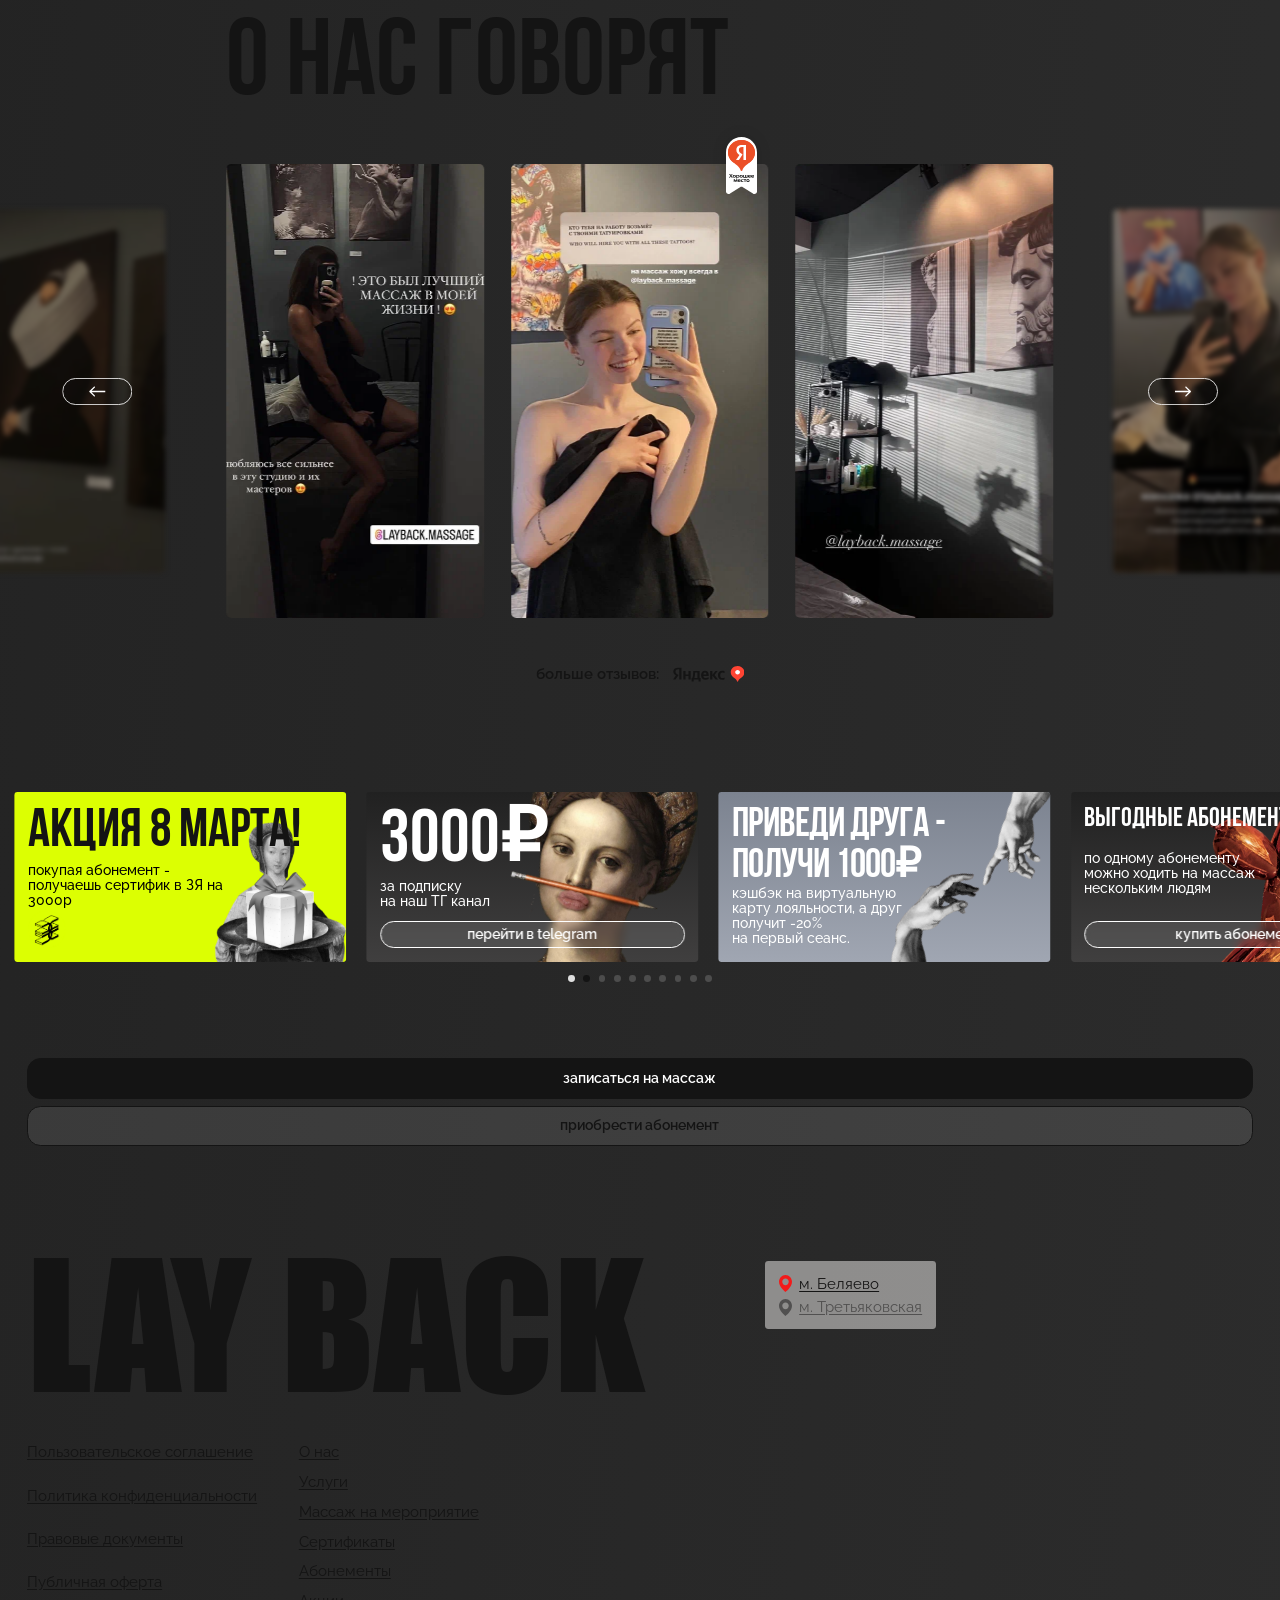
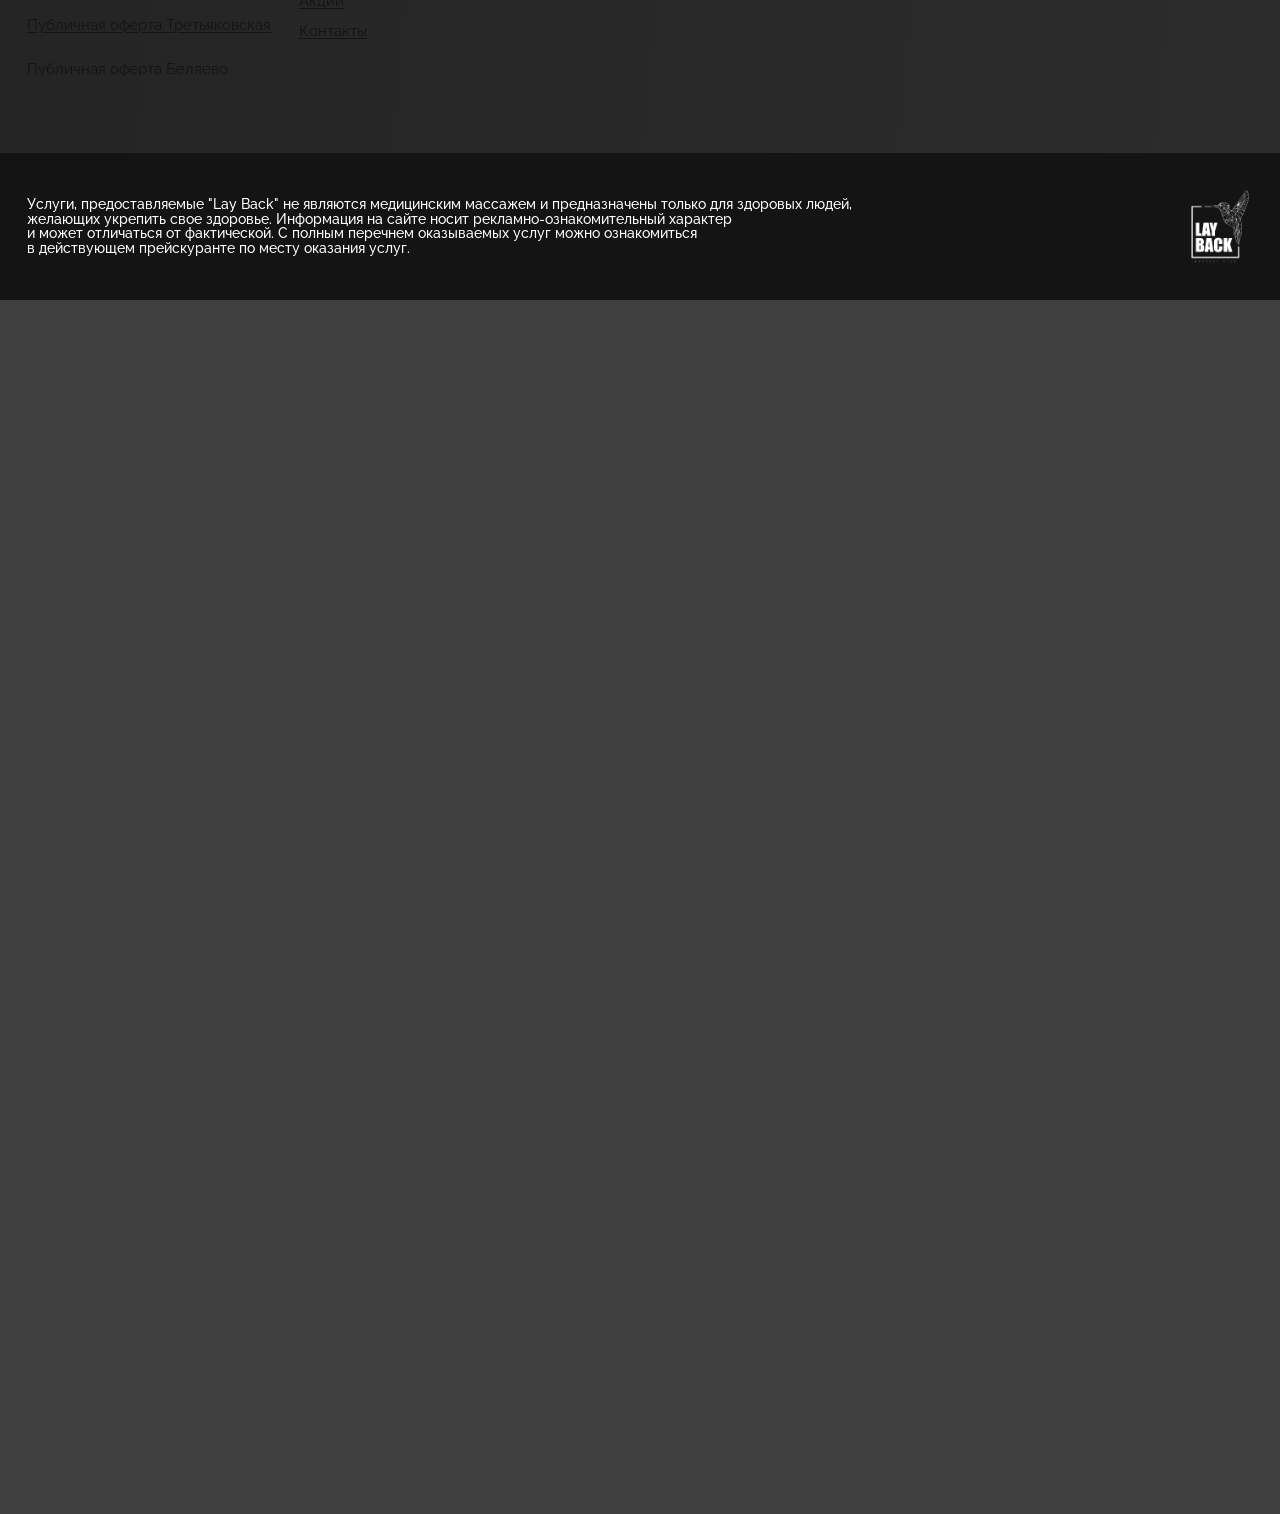
==== commit 57fbb9ac: "Беляево: планшетная адаптация по макету Tab 744 Подключены tablet.css и планшетное определение режим" ====
--- a/belyaevo/index.html
+++ b/belyaevo/index.html
@@ -8,13 +8,20 @@
   <script>
     (function () {
       var q = location.search;
-      var mobile = /\bmobile\b/.test(q) ? true : /\bdesktop\b/.test(q) ? false : window.innerWidth < 768;
-      var vp = mobile ? 393 : 1512;
-      var hero = mobile ? 852 : 982;
-      var z = window.innerWidth / vp;
-      var h = ((mobile && window.visualViewport) ? window.visualViewport.height : window.innerHeight) / z;
+      var w = window.innerWidth;
+      var forcedMobile = /\bmobile\b/.test(q);
+      var forcedTablet = /\btablet\b/.test(q);
+      var forcedDesktop = /\bdesktop\b/.test(q);
+      var mobile = forcedMobile ? true : (forcedTablet || forcedDesktop) ? false : w < 768;
+      var tablet = !mobile && (forcedTablet ? true : forcedDesktop ? false : w >= 768 && w < 1100);
+      var vp = mobile ? 393 : tablet ? 744 : 1512;
+      var hero = mobile ? 852 : tablet ? 1000 : 982;
+      var z = w / vp;
+      var h = ((mobile || tablet) && window.visualViewport ? window.visualViewport.height : window.innerHeight) / z;
       document.documentElement.classList.add("is-belyaevo");
       document.documentElement.classList.toggle("is-mobile", mobile);
+      document.documentElement.classList.toggle("is-tablet", tablet);
+      document.documentElement.classList.toggle("is-tablet-compact", tablet && h < 780);
       document.documentElement.style.zoom = z;
       document.documentElement.style.setProperty("--page-zoom", String(z));
       document.documentElement.style.setProperty("--hero-h", h + "px");
@@ -25,7 +32,8 @@
   <link rel="stylesheet" href="https://cdn.jsdelivr.net/npm/swiper@11/swiper-bundle.min.css">
   <link rel="stylesheet" href="../css/styles.css?v=19">
   <link rel="stylesheet" href="../css/mobile.css?v=20">
-  <link rel="stylesheet" href="../css/belyaevo.css?v=10">
+  <link rel="stylesheet" href="../css/tablet.css?v=2">
+  <link rel="stylesheet" href="../css/belyaevo.css?v=11">
 </head>
 <body>
   <div class="page">
--- a/css/tablet.css
+++ b/css/tablet.css
@@ -0,0 +1,747 @@
+/* ===== Tablet / 744 — референс Tab 744, филиал ===== */
+
+html.is-tablet .is-break-space {
+  display: inline;
+}
+
+html.is-tablet .is-mobile-only {
+  display: none !important;
+}
+
+html.is-tablet .is-mobile-break {
+  display: none;
+}
+
+/* в макете Tab заголовок услуг начинается с отдельной строки «В студии» */
+html.is-tablet .services__title .is-mobile-break {
+  display: inline;
+}
+
+html.is-tablet .is-tablet-break {
+  display: inline;
+}
+
+html.is-tablet {
+  --sticky-cta-bottom: 16px;
+  --sticky-cta-stack: 104px;
+  --sticky-cta-gap: 24px;
+  --tablet-pad: 32px;
+  --tablet-inner: 680px;
+  --ticker-h: 32px;
+}
+
+html.is-tablet .page {
+  width: 744px;
+  height: calc(7200px + var(--hero-h));
+}
+
+html.is-tablet .ticker {
+  display: flex;
+  width: 744px;
+}
+
+html.is-tablet .ticker__item {
+  font-size: 24px;
+}
+
+/* Header — как Tab: inset 32, ширина 680 */
+html.is-tablet .header {
+  top: 4px;
+  width: 680px;
+}
+
+html.is-tablet .header__logo {
+  width: 100px;
+  height: auto;
+}
+
+html.is-tablet .header__actions {
+  padding-top: 18px;
+}
+
+html.is-tablet .header__buttons {
+  width: auto;
+  gap: 8px;
+}
+
+html.is-tablet .header__buttons .btn-ghost {
+  display: none;
+}
+
+html.is-tablet .btn-menu {
+  width: 66px;
+  height: 48px;
+}
+
+/* Hero — на весь экран, как мобилка + размеры Tab */
+html.is-tablet .hero-stack {
+  width: 744px;
+  height: calc(var(--hero-h) + var(--ticker-h));
+}
+
+html.is-tablet .hero {
+  width: 744px;
+  height: var(--hero-h);
+  padding: 219px 32px 165px;
+  display: flex;
+  flex-direction: column;
+  align-items: flex-start;
+  overflow: hidden;
+  box-sizing: border-box;
+}
+
+html.is-tablet .hero__bg,
+html.is-tablet .hero__bg img {
+  width: 744px;
+  height: 100%;
+}
+
+html.is-tablet .hero__bg img {
+  object-fit: cover;
+  object-position: center 72%;
+}
+
+html.is-tablet .hero__bg-desktop {
+  display: none;
+}
+
+html.is-tablet .hero__bg-mobile {
+  display: block;
+  width: 744px;
+  height: 100%;
+  object-fit: cover;
+  object-position: center 72%;
+}
+
+html.is-tablet .hero__knockout,
+html.is-tablet .hero__overlay {
+  display: none !important;
+}
+
+html.is-tablet .hero__dash-spacer {
+  display: none;
+}
+
+html.is-tablet .hero__brand {
+  position: relative;
+  top: auto;
+  left: auto;
+  bottom: auto;
+  width: auto;
+  max-width: 100%;
+  padding-left: 0;
+  font-size: 72px;
+  line-height: 1;
+  text-align: left;
+  z-index: 2;
+}
+
+html.is-tablet .hero__titles {
+  position: relative;
+  left: auto;
+  top: auto;
+  bottom: auto;
+  width: 100%;
+  flex: 1;
+  display: flex;
+  flex-direction: column;
+  justify-content: space-between;
+  gap: 16px;
+  margin-top: 2px;
+  transform: none;
+  min-height: 0;
+  z-index: 2;
+}
+
+html.is-tablet .hero__title {
+  font-size: 72px;
+  white-space: normal;
+  line-height: 1;
+}
+
+html.is-tablet .hero__meta {
+  display: flex;
+  flex-direction: row;
+  align-items: flex-end;
+  justify-content: space-between;
+  gap: 16px;
+  width: 100%;
+  font-size: 24px;
+  white-space: normal;
+}
+
+html.is-tablet .hero__cta {
+  display: flex;
+  position: fixed;
+  z-index: 5000;
+  left: 50%;
+  bottom: var(--sticky-cta-bottom);
+  width: 680px;
+  flex-direction: column;
+  gap: 8px;
+  transform: translateX(-50%);
+  pointer-events: none;
+}
+
+html.is-tablet .hero__cta.is-hidden {
+  opacity: 0;
+  visibility: hidden;
+  pointer-events: none;
+}
+
+html.is-tablet .hero__cta-btn {
+  display: flex;
+  align-items: center;
+  justify-content: center;
+  height: 48px;
+  padding: 0 48px;
+  border-radius: 16px;
+  backdrop-filter: blur(5px);
+  -webkit-backdrop-filter: blur(5px);
+  font-family: "Raleway", sans-serif;
+  font-weight: 600;
+  font-size: 20px;
+  line-height: 1;
+  white-space: nowrap;
+  pointer-events: auto;
+}
+
+html.is-tablet .hero__cta-btn--solid {
+  background: #fff;
+  border: 1px solid #fff;
+  color: #141414;
+}
+
+html.is-tablet .hero__cta-btn--ghost {
+  background: rgba(255, 253, 252, 0.1);
+  border: 1px solid #fff;
+  color: #fff;
+}
+
+html.is-tablet.is-light .hero__cta-btn--solid {
+  background: #141414;
+  border-color: #141414;
+  color: #fff;
+}
+
+html.is-tablet.is-light .hero__cta-btn--ghost {
+  background: rgba(20, 20, 20, 0.08);
+  border-color: #141414;
+  color: #141414;
+}
+
+/* Компактный планшет / ?tablet=1 на широком мониторе */
+html.is-tablet-compact .hero {
+  padding-top: 120px;
+  padding-bottom: 150px;
+}
+
+html.is-tablet-compact .hero__brand,
+html.is-tablet-compact .hero__title {
+  font-size: 52px;
+}
+
+html.is-tablet-compact .hero__meta {
+  font-size: 18px;
+}
+
+html.is-tablet-compact .header__logo {
+  width: 72px;
+}
+
+/* About + Gallery */
+html.is-tablet .about {
+  width: 744px;
+  padding: 120px 0 48px;
+  gap: 100px;
+}
+
+html.is-tablet .about__intro {
+  width: 566px;
+  font-size: 32px;
+  line-height: 1.2;
+  gap: 24px;
+}
+
+/* заголовок в 566px переносится сам, мобильный br даёт лишнюю строку */
+html.is-tablet .about__intro p:first-child br {
+  display: none;
+}
+
+html.is-tablet .gallery {
+  width: 744px;
+  gap: 32px;
+}
+
+html.is-tablet .gallery__viewport {
+  width: 744px;
+  height: 540px;
+  overflow-x: auto;
+  overflow-y: hidden;
+  scroll-snap-type: x mandatory;
+  -webkit-overflow-scrolling: touch;
+  scrollbar-width: none;
+}
+
+html.is-tablet .gallery__viewport::-webkit-scrollbar {
+  display: none;
+}
+
+html.is-tablet .gallery__track {
+  position: relative;
+  top: auto;
+  left: auto;
+  height: 540px;
+  gap: 12px;
+  padding: 0 40px;
+  transform: none !important;
+  transition: none !important;
+  will-change: auto;
+}
+
+html.is-tablet .gallery__photo,
+html.is-tablet .gallery__photo.is-center {
+  position: relative;
+  width: 520px;
+  height: 540px;
+  overflow: hidden;
+  border-radius: 4px;
+  scroll-snap-align: center;
+  scroll-snap-stop: always;
+  flex-shrink: 0;
+  transition: none;
+}
+
+html.is-tablet .gallery__photo img {
+  position: absolute;
+  inset: 0;
+  width: 100%;
+  height: 100%;
+  object-fit: cover;
+  object-position: center;
+}
+
+html.is-tablet .gallery__photo--04 img {
+  inset: 0;
+  left: 0;
+  top: 0;
+  width: 100%;
+  height: 100%;
+}
+
+html.is-tablet .gallery__img-desktop {
+  display: none !important;
+}
+
+html.is-tablet .gallery__img-mobile {
+  display: block !important;
+}
+
+html.is-tablet .gallery__controls,
+html.is-tablet .gallery__arrow {
+  display: none !important;
+}
+
+html.is-tablet .link-arrow__text {
+  font-size: 18px;
+}
+
+/* Amenities — 2×2, плотно после карусели */
+html.is-tablet .amenities {
+  top: calc(980px + var(--hero-h));
+  width: 744px;
+  padding: 0 32px 136px;
+  display: grid;
+  grid-template-columns: 1fr 1fr;
+  gap: 16px;
+  align-items: stretch;
+  justify-content: stretch;
+}
+
+html.is-tablet .amenity {
+  width: 100%;
+  height: 72px;
+  padding: 16px 20px;
+}
+
+html.is-tablet .amenity span {
+  font-size: 18px;
+  white-space: normal;
+}
+
+/* Services */
+html.is-tablet .services {
+  top: calc(1260px + var(--hero-h));
+  left: 0;
+  width: 744px;
+  padding: 0 32px 136px;
+  gap: 48px;
+}
+
+html.is-tablet .services__title {
+  width: 100%;
+  font-size: 72px;
+  line-height: 0.9;
+  text-align: center;
+  white-space: normal;
+}
+
+html.is-tablet .services .link-arrow {
+  align-self: center;
+}
+
+/* Location — колонка, как на узком Tab */
+html.is-tablet .location {
+  top: calc(1780px + var(--hero-h));
+  left: 32px;
+  transform: translate3d(0, var(--rise, 0px), 0);
+  width: 680px;
+  padding-bottom: 136px;
+  gap: 40px;
+  align-items: stretch;
+}
+
+html.is-tablet .location__row {
+  display: flex;
+  flex-direction: column;
+  gap: 32px;
+  width: 100%;
+}
+
+/* в макете карта стоит между лидом и адресом */
+html.is-tablet .location__address {
+  display: contents;
+}
+
+html.is-tablet .location__title {
+  order: 0;
+}
+
+html.is-tablet .location__lead {
+  order: 1;
+}
+
+html.is-tablet .location__map {
+  order: 2;
+}
+
+html.is-tablet .location__full {
+  order: 3;
+}
+
+html.is-tablet .location__metros {
+  order: 4;
+  margin-top: -16px;
+}
+
+html.is-tablet .location__lead .is-mobile-break {
+  display: inline;
+}
+
+html.is-tablet .location__title {
+  font-size: 136px;
+  line-height: 0.9;
+  text-align: left;
+}
+
+html.is-tablet .location__lead {
+  font-size: 22px;
+  white-space: normal;
+}
+
+html.is-tablet .location__map {
+  width: 680px;
+  height: 420px;
+}
+
+html.is-tablet .location__map-img {
+  width: 100%;
+  height: 100%;
+}
+
+html.is-tablet .location__map-img iframe {
+  width: 100%;
+  height: 100%;
+}
+
+html.is-tablet .location__full {
+  font-size: 18px;
+  white-space: normal;
+}
+
+html.is-tablet .location__metros {
+  gap: 14px;
+}
+
+html.is-tablet .location__metro span {
+  font-size: 18px;
+}
+
+html.is-tablet .location .link-arrow {
+  justify-content: center;
+  width: auto;
+  align-self: center;
+  margin-top: 0;
+}
+
+html.is-tablet .map-switcher--location .map-switcher__label {
+  font-size: 14px;
+}
+
+/* FAQ */
+html.is-tablet .faq {
+  top: calc(2840px + var(--hero-h));
+  left: 0;
+  width: 744px;
+  z-index: 2;
+}
+
+html.is-tablet .faq__trigger {
+  gap: 24px;
+  padding: 28px 32px;
+}
+
+html.is-tablet .faq__question {
+  max-width: 632px;
+  font-size: 48px;
+  line-height: 1;
+  letter-spacing: -0.5px;
+}
+
+html.is-tablet .faq__icon {
+  width: 24px;
+  height: 24px;
+}
+
+html.is-tablet .faq__icon img {
+  width: 24px;
+  height: 24px;
+}
+
+html.is-tablet .faq__answer {
+  padding: 0 32px 28px;
+  max-width: 680px;
+  font-size: 20px;
+  line-height: 1.2;
+}
+
+/* Reviews */
+html.is-tablet .reviews {
+  top: calc(4300px + var(--hero-h));
+  width: 744px;
+  height: 738px;
+  overflow: hidden;
+}
+
+html.is-tablet .reviews__title {
+  width: 680px;
+  margin: 24px 0 0 32px;
+  font-size: 136px;
+  line-height: 0.9;
+}
+
+html.is-tablet .reviews__pin-slot {
+  top: 182px;
+  left: 439px;
+  transform: none;
+  z-index: 6;
+}
+
+html.is-tablet .reviews__slider {
+  width: 744px;
+  height: 428px;
+  margin-top: 64px;
+  overflow: hidden;
+}
+
+html.is-tablet .reviews__track {
+  height: 428px;
+}
+
+html.is-tablet .reviews-slide,
+html.is-tablet .reviews-slide.is-prev,
+html.is-tablet .reviews-slide.is-next {
+  width: 175px;
+  height: 309px;
+  margin: 0 16px 0 0;
+}
+
+html.is-tablet .reviews-slide.is-active {
+  width: 242px;
+  height: 428px;
+}
+
+/* на планшете резкий только центральный слайд */
+html.is-tablet .reviews-slide.is-prev,
+html.is-tablet .reviews-slide.is-next {
+  filter: blur(3px);
+}
+
+html.is-tablet .reviews-slide.is-prev::after,
+html.is-tablet .reviews-slide.is-next::after {
+  opacity: 1;
+}
+
+html.is-tablet .reviews-slide img {
+  top: -12%;
+  width: 116%;
+}
+
+/* в макете Tab стрелок у отзывов нет — листается свайпом */
+html.is-tablet .reviews-slider__nav {
+  display: none;
+}
+
+html.is-tablet .reviews__more {
+  margin-top: 56px;
+}
+
+html.is-tablet .reviews__more-text {
+  font-size: 18px;
+}
+
+/* Sales — горизонтальный ряд как Tab / Sale */
+html.is-tablet .sales {
+  top: calc(5140px + var(--hero-h));
+  width: 744px;
+  height: 245px;
+  overflow: hidden;
+}
+
+html.is-tablet .sales .swiper {
+  overflow: visible;
+}
+
+html.is-tablet .sale-card {
+  width: 392px;
+  height: 200px;
+}
+
+html.is-tablet .sale-card__title {
+  font-size: 36px;
+}
+
+html.is-tablet .sale-card--wake .sale-card__title {
+  font-size: 36px;
+  height: auto;
+}
+
+html.is-tablet .sale-card--wake .sale-card__discount {
+  font-size: 72px;
+}
+
+html.is-tablet .sale-card--march .sale-card__title {
+  font-size: 48px;
+}
+
+html.is-tablet .sale-card--tg .sale-card__title {
+  font-size: 64px;
+}
+
+html.is-tablet .sale-card__btn {
+  height: 28px;
+  font-size: 14px;
+}
+
+html.is-tablet .sales__dots {
+  top: 224px;
+}
+
+/* CTA — кнопки на всю ширину контента Tab */
+html.is-tablet .cta {
+  top: calc(5440px + var(--hero-h));
+  left: 12px;
+  width: 720px;
+  gap: 8px;
+}
+
+html.is-tablet .cta__btn {
+  width: 100%;
+  height: 48px;
+  font-size: 18px;
+}
+
+/* Footer */
+html.is-tablet .footer {
+  top: calc(5640px + var(--hero-h));
+  width: 744px;
+  height: 938px;
+}
+
+html.is-tablet .footer__top {
+  flex-direction: column;
+  height: auto;
+  padding: 0 32px;
+  gap: 46px;
+}
+
+html.is-tablet .footer__content {
+  width: 100%;
+}
+
+html.is-tablet .footer__brand-text {
+  font-size: 136px;
+  margin-bottom: 33px;
+}
+
+html.is-tablet .footer__nav {
+  gap: 49px;
+  justify-content: flex-start;
+}
+
+/* в макете меню слева, документы справа */
+html.is-tablet .footer__col--menu {
+  order: 0;
+  width: 126px;
+}
+
+html.is-tablet .footer__col--docs {
+  order: 1;
+  width: 166px;
+}
+
+/* на сайте в колонке документов на две ссылки больше, чем в макете,
+   поэтому шаг одинаковый — блок навигации остаётся высотой 200px */
+html.is-tablet .footer__col li {
+  margin-bottom: 10px;
+  line-height: 1;
+}
+
+html.is-tablet .footer__col a {
+  display: block;
+  font-size: 14px;
+  line-height: 1;
+  white-space: normal;
+}
+
+html.is-tablet .footer__map {
+  width: 678px;
+  height: 200px;
+}
+
+html.is-tablet .footer__map iframe {
+  width: 100%;
+  height: 100%;
+}
+
+html.is-tablet .map-switcher--footer {
+  top: 16px;
+  left: 16px;
+}
+
+html.is-tablet .footer__legal {
+  top: auto;
+  bottom: 0;
+  flex-direction: column;
+  align-items: center;
+  gap: 32px;
+  padding: 40px 32px;
+}
+
+html.is-tablet .footer__legal-text {
+  width: 100%;
+  white-space: normal;
+  font-size: 14px;
+  line-height: 1.25;
+  text-align: left;
+}
--- a/css/belyaevo.css
+++ b/css/belyaevo.css
@@ -4,18 +4,18 @@
   display: none;
 }
 
-html.is-belyaevo:not(.is-mobile) .hero__brand {
+html.is-belyaevo:not(.is-mobile):not(.is-tablet) .hero__brand {
   top: 506px;
   z-index: 2;
 }
 
-html.is-belyaevo:not(.is-mobile) .hero__titles {
+html.is-belyaevo:not(.is-mobile):not(.is-tablet) .hero__titles {
   top: 595px;
   bottom: 110px;
   justify-content: space-between;
 }
 
-html.is-belyaevo:not(.is-mobile) .hero__title {
+html.is-belyaevo:not(.is-mobile):not(.is-tablet) .hero__title {
   width: 950px;
   white-space: nowrap;
 }
@@ -153,3 +153,15 @@
   align-items: flex-start;
   gap: 8px;
 }
+
+/* ===== Tablet 744 — макет Tab 744 / Филиал Беляево ===== */
+
+/* в макете заголовок разбит на «МАССАЖ у метро» / «беляево» */
+html.is-belyaevo.is-tablet .hero__title-nl {
+  display: revert;
+}
+
+/* в макете взят мобильный кадр, выровненный по центру */
+html.is-belyaevo.is-tablet .hero__bg-mobile {
+  object-position: center 51%;
+}
